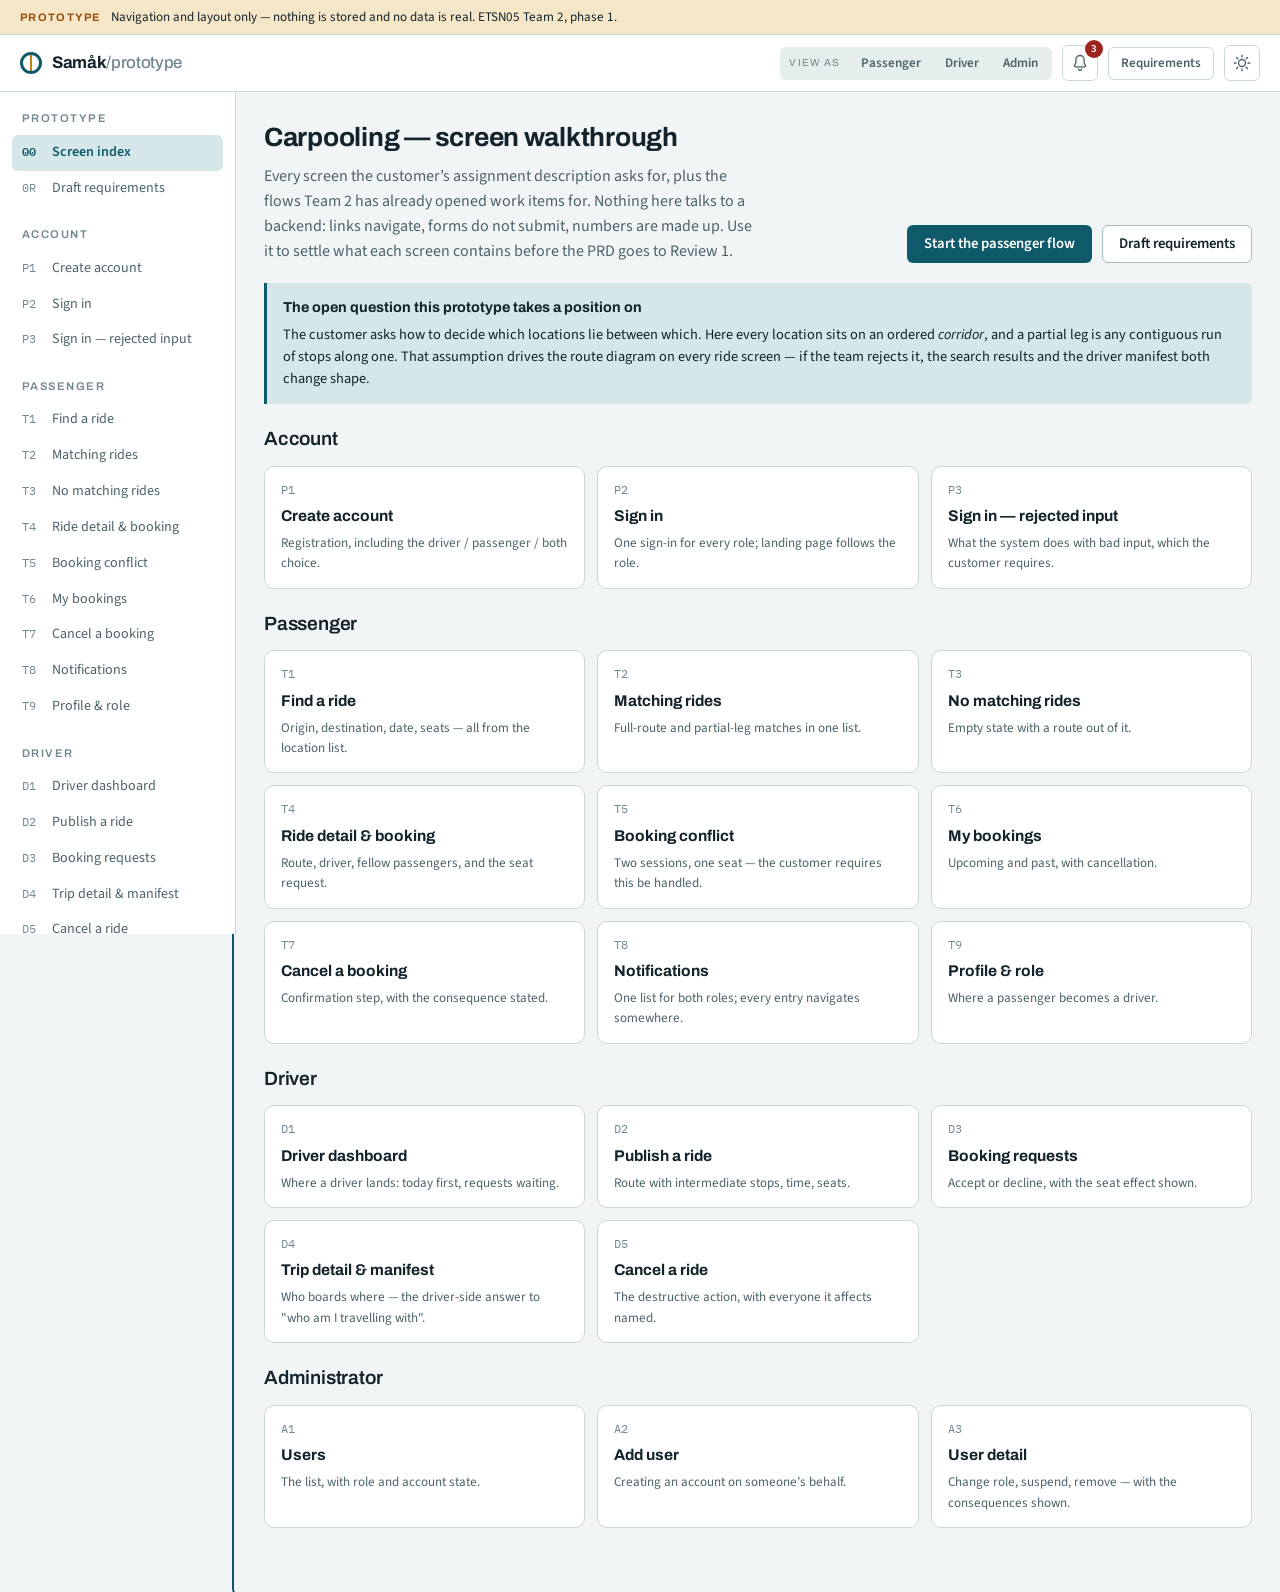
==== index.html @ 29d04671 "Add navigation prototype for the carpooling system Clickable walkthrough of all 22 screens the custo" ====
<!DOCTYPE html>
<html lang="en">
<head>
<meta charset="utf-8">
<meta name="viewport" content="width=device-width, initial-scale=1">
<title>Samåk Route Prototype</title>
<link rel="preconnect" href="https://fonts.googleapis.com">
<link rel="preconnect" href="https://fonts.gstatic.com" crossorigin>
<link rel="stylesheet" href="https://fonts.googleapis.com/css2?family=Archivo:wght@500;600;700&family=Source+Sans+3:ital,wght@0,400;0,600;1,400&family=IBM+Plex+Mono:wght@400;500&display=swap">
<style>
/* ETSN05 Team 2 — carpooling prototype
   Standalone stylesheet. No framework, no build step, no network needed.
   Tokens first; every component colour comes from a token so both themes resolve. */

:root {
  --ground:        #F1F5F5;
  --surface:       #FFFFFF;
  --surface-2:     #E6EDED;
  --surface-sunk:  #DCE6E7;
  --ink:           #12232B;
  --ink-2:         #4B626A;
  --ink-3:         #728890;
  --line:          #C9D7D9;
  --line-strong:   #A9BCBF;
  --primary:       #0E5A6B;
  --primary-soft:  #D6E7EA;
  --on-primary:    #FFFFFF;
  --accent:        #C57F14;
  --accent-soft:   #F6E6C8;
  --ok:            #2C6F4E;
  --ok-soft:       #D8EADF;
  --warn:          #94500F;
  --warn-soft:     #F7E4CE;
  --crit:          #9E2420;
  --crit-soft:     #F6DCDA;
  --focus:         #0E5A6B;

  --radius:        6px;
  --radius-lg:     10px;
  --shadow:        0 1px 2px rgba(18,35,43,.07), 0 8px 22px -14px rgba(18,35,43,.35);

  --display: "Archivo", "Helvetica Neue", Arial, sans-serif;
  --body:    "Source Sans 3", "Segoe UI", system-ui, sans-serif;
  --mono:    "IBM Plex Mono", ui-monospace, "SF Mono", Menlo, monospace;

  color-scheme: light;
}

@media (prefers-color-scheme: dark) {
  :root:not([data-theme="light"]) {
    --ground:       #0B161B;
    --surface:      #122229;
    --surface-2:    #1A313A;
    --surface-sunk: #0F1E24;
    --ink:          #E1EDF0;
    --ink-2:        #9BB2B9;
    --ink-3:        #7A929A;
    --line:         #26424B;
    --line-strong:  #355A65;
    --primary:      #4FADC2;
    --primary-soft: #14343E;
    --on-primary:   #06191F;
    --accent:       #E0A53F;
    --accent-soft:  #33270F;
    --ok:           #5EB98A;
    --ok-soft:      #12301F;
    --warn:         #D79A55;
    --warn-soft:    #33230F;
    --crit:         #E08A83;
    --crit-soft:    #3A1715;
    --focus:        #4FADC2;
    --shadow:       0 1px 2px rgba(0,0,0,.4), 0 10px 26px -16px rgba(0,0,0,.8);
    color-scheme: dark;
  }
}

:root[data-theme="dark"] {
  --ground:       #0B161B;
  --surface:      #122229;
  --surface-2:    #1A313A;
  --surface-sunk: #0F1E24;
  --ink:          #E1EDF0;
  --ink-2:        #9BB2B9;
  --ink-3:        #7A929A;
  --line:         #26424B;
  --line-strong:  #355A65;
  --primary:      #4FADC2;
  --primary-soft: #14343E;
  --on-primary:   #06191F;
  --accent:       #E0A53F;
  --accent-soft:  #33270F;
  --ok:           #5EB98A;
  --ok-soft:      #12301F;
  --warn:         #D79A55;
  --warn-soft:    #33230F;
  --crit:         #E08A83;
  --crit-soft:    #3A1715;
  --focus:        #4FADC2;
  --shadow:       0 1px 2px rgba(0,0,0,.4), 0 10px 26px -16px rgba(0,0,0,.8);
  color-scheme: dark;
}

* { box-sizing: border-box; }

body {
  margin: 0;
  background: var(--ground);
  color: var(--ink);
  font: 400 16px/1.55 var(--body);
  -webkit-font-smoothing: antialiased;
}

h1, h2, h3, h4 { font-family: var(--display); margin: 0; text-wrap: balance; letter-spacing: -.01em; }
h1 { font-size: 1.65rem; font-weight: 700; }
h2 { font-size: 1.2rem;  font-weight: 600; }
h3 { font-size: 1rem;    font-weight: 600; }
p  { margin: 0; }
a  { color: var(--primary); }

:focus-visible { outline: 2px solid var(--focus); outline-offset: 2px; border-radius: 3px; }

.skip-link {
  position: absolute; left: -9999px; top: 0; z-index: 50;
  background: var(--primary); color: var(--on-primary);
  padding: 10px 16px; border-radius: 0 0 var(--radius) 0;
}
.skip-link:focus { left: 0; }

.mono { font-family: var(--mono); font-variant-numeric: tabular-nums; }
.num  { font-family: var(--mono); font-variant-numeric: tabular-nums; font-size: .92em; }

.eyebrow {
  font-family: var(--display); font-size: .7rem; font-weight: 600;
  letter-spacing: .13em; text-transform: uppercase; color: var(--ink-3);
}

/* ---------- prototype banner ---------- */

.proto-banner {
  display: flex; flex-wrap: wrap; align-items: baseline; gap: 4px 10px;
  background: var(--accent-soft); color: var(--ink);
  border-bottom: 1px solid var(--line);
  padding: 7px 20px; font-size: .82rem;
}
.proto-banner strong {
  font-family: var(--display); text-transform: uppercase;
  letter-spacing: .12em; font-size: .68rem; color: var(--warn);
}

/* ---------- shell ---------- */

.shell { display: grid; grid-template-columns: 236px minmax(0, 1fr); grid-template-rows: auto 1fr; }

.topbar {
  grid-column: 1 / -1;
  display: flex; align-items: center; justify-content: space-between; gap: 16px;
  flex-wrap: wrap;
  padding: 10px 20px;
  background: var(--surface);
  border-bottom: 1px solid var(--line);
  position: sticky; top: 0; z-index: 20;
}

.brand { display: flex; align-items: center; gap: 10px; text-decoration: none; color: var(--ink); }
.brand-mark {
  width: 22px; height: 22px; border-radius: 50%;
  border: 3px solid var(--primary);
  background: linear-gradient(to right, transparent 45%, var(--accent) 45%, var(--accent) 55%, transparent 55%);
}
.brand-text { font-family: var(--display); font-weight: 700; font-size: 1.05rem; letter-spacing: -.02em; }
.brand-dim  { color: var(--ink-3); font-weight: 500; }

.topbar-actions { display: flex; align-items: center; gap: 10px; flex-wrap: wrap; }

.actor-switch {
  display: flex; align-items: center; gap: 2px;
  background: var(--surface-2); border-radius: var(--radius); padding: 3px;
}
.actor-label {
  font-family: var(--display); font-size: .64rem; letter-spacing: .12em;
  text-transform: uppercase; color: var(--ink-3); padding: 0 8px 0 6px;
}
.actor-btn {
  font: 600 .82rem/1 var(--body); color: var(--ink-2);
  background: none; border: 0; border-radius: 4px; padding: 7px 11px; cursor: pointer;
}
.actor-btn:hover { color: var(--ink); }
.actor-btn[aria-pressed="true"] { background: var(--surface); color: var(--primary); box-shadow: var(--shadow); }

.icon-btn {
  position: relative; display: inline-flex; align-items: center; justify-content: center;
  width: 36px; height: 36px; border-radius: var(--radius);
  border: 1px solid var(--line); background: var(--surface); color: var(--ink-2); cursor: pointer;
  text-decoration: none;
}
.icon-btn:hover { color: var(--ink); border-color: var(--line-strong); }
.icon-btn svg { width: 20px; height: 20px; }
.bell-count {
  position: absolute; top: -6px; right: -6px; min-width: 18px; height: 18px;
  border-radius: 9px; background: var(--crit); color: #fff;
  font: 600 .68rem/18px var(--body); text-align: center; padding: 0 4px;
}

.ghost-btn {
  font: 600 .82rem/1 var(--body); color: var(--ink-2);
  background: var(--surface); border: 1px solid var(--line);
  border-radius: var(--radius); padding: 9px 12px; cursor: pointer;
}
.ghost-btn:hover { color: var(--ink); border-color: var(--line-strong); }
.ghost-btn[aria-pressed="true"] { background: var(--primary-soft); color: var(--primary); border-color: var(--primary); }

/* ---------- rail nav ---------- */

.railnav {
  background: var(--surface);
  border-right: 1px solid var(--line);
  padding: 18px 12px 40px;
  overflow-y: auto;
  max-height: calc(100vh - 58px);
  position: sticky; top: 58px;
}
.rail-group { margin-bottom: 20px; }
.rail-group > .eyebrow { display: block; padding: 0 10px 7px; }
.rail-link {
  display: flex; align-items: baseline; gap: 8px;
  padding: 7px 10px; border-radius: var(--radius);
  color: var(--ink-2); text-decoration: none; font-size: .88rem;
}
.rail-link:hover { background: var(--surface-2); color: var(--ink); }
.rail-link[aria-current="page"] { background: var(--primary-soft); color: var(--primary); font-weight: 600; }
.rail-id { font-family: var(--mono); font-size: .72rem; color: var(--ink-3); min-width: 22px; }
.rail-link[aria-current="page"] .rail-id { color: var(--primary); }

/* ---------- main ---------- */

.main { padding-block: 26px 64px; padding-left: 28px; padding-right: 28px; min-width: 0; }
.page { max-width: 1040px; display: flex; flex-direction: column; gap: 20px; }

.page-head { display: flex; flex-direction: column; gap: 6px; }
.page-head .lede { color: var(--ink-2); max-width: 62ch; }
.page-head-row { display: flex; align-items: flex-end; justify-content: space-between; gap: 16px; flex-wrap: wrap; }

/* ---------- surfaces ---------- */

.panel {
  background: var(--surface); border: 1px solid var(--line);
  border-radius: var(--radius-lg); padding: 20px;
  display: flex; flex-direction: column; gap: 16px;
}
.panel-flat { background: none; border: 0; padding: 0; }
.panel-head { display: flex; align-items: baseline; justify-content: space-between; gap: 12px; flex-wrap: wrap; }

.grid-2 { display: grid; grid-template-columns: repeat(auto-fit, minmax(280px, 1fr)); gap: 16px; }
.row    { display: flex; flex-wrap: wrap; gap: 10px; align-items: center; }
.row-end{ justify-content: flex-end; }
.stack  { display: flex; flex-direction: column; gap: 12px; }
.stack-s{ display: flex; flex-direction: column; gap: 5px; }

.divided > * + * { border-top: 1px solid var(--line); padding-top: 16px; }

/* ---------- buttons ---------- */

.btn {
  font: 600 .92rem/1 var(--body); border-radius: var(--radius);
  padding: 11px 16px; cursor: pointer; text-decoration: none;
  display: inline-flex; align-items: center; gap: 8px; border: 1px solid transparent;
}
.btn-primary { background: var(--primary); color: var(--on-primary); }
.btn-primary:hover { filter: brightness(1.08); }
.btn-secondary { background: var(--surface); color: var(--ink); border-color: var(--line-strong); }
.btn-secondary:hover { border-color: var(--ink-3); }
.btn-danger { background: var(--crit-soft); color: var(--crit); border-color: var(--crit); }
.btn-quiet { background: none; color: var(--ink-2); padding: 11px 8px; }
.btn-quiet:hover { color: var(--ink); }
.btn-sm { padding: 7px 11px; font-size: .82rem; }

/* ---------- forms ---------- */

.field { display: flex; flex-direction: column; gap: 5px; }
.field label { font-family: var(--display); font-size: .78rem; font-weight: 600; color: var(--ink-2); }
.field .hint { font-size: .78rem; color: var(--ink-3); }
.input, select.input, textarea.input {
  font: 400 .95rem/1.4 var(--body); color: var(--ink);
  background: var(--surface); border: 1px solid var(--line-strong);
  border-radius: var(--radius); padding: 10px 12px; width: 100%;
}
.input::placeholder { color: var(--ink-3); }
.field-error .input { border-color: var(--crit); background: var(--crit-soft); }
.error-text { font-size: .8rem; color: var(--crit); display: flex; gap: 6px; }

.choice-set { display: grid; grid-template-columns: repeat(auto-fit, minmax(160px, 1fr)); gap: 10px; }
.choice {
  border: 1px solid var(--line-strong); border-radius: var(--radius);
  padding: 12px 14px; background: var(--surface); cursor: pointer;
  display: flex; flex-direction: column; gap: 3px; text-align: left;
}
.choice[aria-pressed="true"] { border-color: var(--primary); background: var(--primary-soft); }
.choice strong { font-family: var(--display); font-size: .95rem; }
.choice span { font-size: .8rem; color: var(--ink-2); }

/* ---------- chips / badges ---------- */

.chip {
  display: inline-flex; align-items: center; gap: 5px;
  font: 600 .72rem/1 var(--body); letter-spacing: .02em;
  padding: 5px 9px; border-radius: 999px;
  background: var(--surface-2); color: var(--ink-2);
}
.chip-ok   { background: var(--ok-soft);   color: var(--ok); }
.chip-warn { background: var(--warn-soft); color: var(--warn); }
.chip-crit { background: var(--crit-soft); color: var(--crit); }
.chip-info { background: var(--primary-soft); color: var(--primary); }
.chip-seat { background: var(--accent-soft); color: var(--warn); font-family: var(--mono); }

/* ---------- corridor diagram (the route motif) ---------- */

.corridor-scroll { overflow-x: auto; padding-bottom: 4px; }
.corridor {
  list-style: none; margin: 0; padding: 8px 0 0;
  display: grid; grid-auto-flow: column; grid-auto-columns: minmax(96px, 1fr);
  min-width: 100%;
}
.stop {
  display: grid; grid-template-rows: auto 14px auto; justify-items: center;
  position: relative; padding: 0 4px; text-align: center;
}
.stop-time { font-family: var(--mono); font-size: .76rem; color: var(--ink-2); }
.stop-dot {
  width: 11px; height: 11px; border-radius: 50%;
  background: var(--surface); border: 2px solid var(--line-strong);
  align-self: center; z-index: 1;
}
.stop-name { font-size: .8rem; color: var(--ink-2); margin-top: 3px; }
.stop::after {
  content: ""; position: absolute; top: calc(50% - 1px); left: 50%; right: -50%;
  height: 2px; background: var(--line-strong);
}
.stop:last-child::after { display: none; }

.stop.on-leg .stop-dot { border-color: var(--accent); background: var(--accent); }
.stop.on-leg .stop-name { color: var(--ink); font-weight: 600; }
.stop.leg-line::after { background: var(--accent); height: 3px; top: calc(50% - 1.5px); }
.stop.endpoint .stop-dot { width: 13px; height: 13px; border-color: var(--primary); background: var(--primary); }

.corridor-key { display: flex; gap: 14px; flex-wrap: wrap; font-size: .78rem; color: var(--ink-3); }
.corridor-key span { display: inline-flex; align-items: center; gap: 6px; }
.key-swatch { width: 14px; height: 3px; border-radius: 2px; background: var(--line-strong); }
.key-swatch.leg { background: var(--accent); }

/* ---------- ride cards ---------- */

.ride {
  border: 1px solid var(--line); border-radius: var(--radius-lg);
  background: var(--surface); padding: 16px 18px;
  display: flex; flex-direction: column; gap: 12px;
}
.ride-top { display: flex; justify-content: space-between; gap: 14px; align-items: flex-start; flex-wrap: wrap; }
.ride-who { display: flex; align-items: center; gap: 11px; }
.avatar {
  width: 38px; height: 38px; border-radius: 50%;
  background: var(--primary-soft); color: var(--primary);
  display: grid; place-items: center;
  font: 600 .85rem/1 var(--display); flex: none;
}
.ride-meta { font-size: .82rem; color: var(--ink-2); }
.ride-when { text-align: right; }
.ride-when .t { font-family: var(--mono); font-size: 1.15rem; font-weight: 500; }
.ride-when .d { font-size: .78rem; color: var(--ink-3); }
.ride-foot { display: flex; justify-content: space-between; align-items: center; gap: 12px; flex-wrap: wrap; }

/* ---------- lists & tables ---------- */

.table-scroll { overflow-x: auto; }
table.data { border-collapse: collapse; width: 100%; font-size: .9rem; }
table.data th {
  font-family: var(--display); font-size: .7rem; letter-spacing: .1em;
  text-transform: uppercase; color: var(--ink-3); text-align: left;
  padding: 0 12px 8px; border-bottom: 1px solid var(--line); white-space: nowrap;
}
table.data td { padding: 11px 12px; border-bottom: 1px solid var(--line); vertical-align: middle; }
table.data tr:last-child td { border-bottom: 0; }
table.data td.num, table.data th.num { font-family: var(--mono); font-variant-numeric: tabular-nums; }

.itemlist { list-style: none; margin: 0; padding: 0; display: flex; flex-direction: column; }
.itemlist li { display: flex; gap: 12px; padding: 13px 0; border-bottom: 1px solid var(--line); }
.itemlist li:last-child { border-bottom: 0; }
.item-body { flex: 1; min-width: 0; display: flex; flex-direction: column; gap: 3px; }
.item-title { font-weight: 600; }
.item-sub { font-size: .84rem; color: var(--ink-2); }

.notif { align-items: flex-start; text-decoration: none; color: inherit; }
.notif:hover .item-title { color: var(--primary); }
.notif-dot { width: 8px; height: 8px; border-radius: 50%; background: var(--accent); margin-top: 8px; flex: none; }
.notif-dot.read { background: var(--line-strong); }

.kv { display: grid; grid-template-columns: minmax(120px, auto) 1fr; gap: 8px 18px; font-size: .9rem; }
.kv dt { color: var(--ink-3); font-family: var(--display); font-size: .78rem; font-weight: 600; padding-top: 2px; }
.kv dd { margin: 0; }

/* ---------- callouts ---------- */

.callout {
  border-left: 3px solid var(--line-strong); background: var(--surface-2);
  border-radius: 0 var(--radius) var(--radius) 0; padding: 13px 16px;
  display: flex; flex-direction: column; gap: 5px; font-size: .9rem;
}
.callout strong { font-family: var(--display); }
.callout-crit { border-left-color: var(--crit); background: var(--crit-soft); color: var(--crit); }
.callout-crit strong { color: var(--crit); }
.callout-warn { border-left-color: var(--warn); background: var(--warn-soft); }
.callout-info { border-left-color: var(--primary); background: var(--primary-soft); }

.empty {
  display: flex; flex-direction: column; gap: 10px; align-items: flex-start;
  padding: 34px 20px; border: 1px dashed var(--line-strong);
  border-radius: var(--radius-lg); background: var(--surface-sunk);
}

/* ---------- requirements overlay ---------- */

.reqpanel { display: none; }
body.show-req .reqpanel {
  display: flex; flex-direction: column; gap: 10px;
  border: 1px solid var(--accent); border-radius: var(--radius-lg);
  background: var(--accent-soft); padding: 15px 18px;
}
.reqpanel h3 { font-size: .8rem; letter-spacing: .1em; text-transform: uppercase; color: var(--warn); }
.reqpanel ul { list-style: none; margin: 0; padding: 0; display: flex; flex-direction: column; gap: 6px; }
.reqpanel li { display: flex; gap: 10px; font-size: .86rem; align-items: baseline; }
.req-id { font-family: var(--mono); font-size: .78rem; color: var(--warn); min-width: 46px; flex: none; }
.wi-list { display: flex; flex-wrap: wrap; gap: 6px; }
.wi {
  font-family: var(--mono); font-size: .74rem; padding: 3px 7px; border-radius: 4px;
  background: var(--surface); color: var(--ink-2); border: 1px solid var(--line);
  text-decoration: none;
}
.wi:hover { color: var(--primary); border-color: var(--primary); }

/* ---------- screen index ---------- */

.index-grid { display: grid; grid-template-columns: repeat(auto-fill, minmax(240px, 1fr)); gap: 12px; }
.index-card {
  display: flex; flex-direction: column; gap: 5px; text-decoration: none; color: inherit;
  border: 1px solid var(--line); border-radius: var(--radius-lg);
  background: var(--surface); padding: 14px 16px;
}
.index-card:hover { border-color: var(--primary); }
.index-card .idx { font-family: var(--mono); font-size: .74rem; color: var(--ink-3); }
.index-card strong { font-family: var(--display); font-size: .97rem; }
.index-card span { font-size: .82rem; color: var(--ink-2); }

/* ---------- responsive ---------- */

@media (max-width: 860px) {
  .shell { grid-template-columns: minmax(0, 1fr); }
  .railnav {
    position: static; max-height: none; border-right: 0;
    border-bottom: 1px solid var(--line);
    display: flex; gap: 14px; overflow-x: auto; padding: 10px 16px;
  }
  .rail-group { margin-bottom: 0; display: flex; align-items: center; gap: 6px; }
  .rail-group > .eyebrow { padding: 0 4px 0 0; white-space: nowrap; }
  .rail-link { white-space: nowrap; }
  .main { padding-left: 16px; padding-right: 16px; }
  .actor-label { display: none; }
}

@media (prefers-reduced-motion: reduce) {
  * { animation: none !important; transition: none !important; }
}

</style>
</head>
<body>
<a class="skip-link" href="#main">Skip to content</a>

<div class="proto-banner" role="note">
  <strong>Prototype</strong>
  <span>Navigation and layout only &mdash; nothing is stored and no data is real. ETSN05 Team 2, phase 1.</span>
</div>

<div class="shell">

  <header class="topbar">
    <a class="brand" href="#/">
      <span class="brand-mark" aria-hidden="true"></span>
      <span class="brand-text">Sam&aring;k<span class="brand-dim">/prototype</span></span>
    </a>

    <div class="topbar-actions">
      <div class="actor-switch" role="group" aria-label="View as">
        <span class="actor-label">View as</span>
        <button type="button" class="actor-btn" data-actor="passenger" id="actor-passenger">Passenger</button>
        <button type="button" class="actor-btn" data-actor="driver" id="actor-driver">Driver</button>
        <button type="button" class="actor-btn" data-actor="admin" id="actor-admin">Admin</button>
      </div>

      <a class="icon-btn" href="#/notifications" aria-label="Notifications" id="bell">
        <svg viewBox="0 0 24 24" aria-hidden="true"><path d="M12 3a5 5 0 0 0-5 5v3.6L5.4 15.2A1 1 0 0 0 6.3 16.6h11.4a1 1 0 0 0 .9-1.4L17 11.6V8a5 5 0 0 0-5-5Z" fill="none" stroke="currentColor" stroke-width="1.6" stroke-linejoin="round"/><path d="M10 19a2 2 0 0 0 4 0" fill="none" stroke="currentColor" stroke-width="1.6" stroke-linecap="round"/></svg>
        <span class="bell-count" id="bell-count">3</span>
      </a>

      <button type="button" class="ghost-btn" id="req-toggle" aria-pressed="false">Requirements</button>
      <button type="button" class="icon-btn" id="theme-toggle" aria-label="Switch colour theme">
        <svg viewBox="0 0 24 24" aria-hidden="true"><circle cx="12" cy="12" r="4.2" fill="none" stroke="currentColor" stroke-width="1.6"/><path d="M12 2.6v2.2M12 19.2v2.2M2.6 12h2.2M19.2 12h2.2M5.4 5.4l1.6 1.6M17 17l1.6 1.6M18.6 5.4 17 7M7 17l-1.6 1.6" stroke="currentColor" stroke-width="1.6" stroke-linecap="round"/></svg>
      </button>
    </div>
  </header>

  <nav class="railnav" id="railnav" aria-label="Screens"></nav>

  <main id="main" class="main" tabindex="-1"></main>

</div>

<script>
/* ===== js/data.js ===== */
/* Mock data for the ETSN05 Team 2 carpooling prototype.
   None of this is persisted. It exists so every screen shows a realistic
   working state instead of an empty shell. */

window.DATA = (function () {

  /* Ordered corridors. This is how the prototype answers the customer's open
     question "which locations lie between which" — a location belongs to one or
     more corridors and carries an index inside each. Whether the real system
     models it this way is exactly what the team needs to decide. */
  const corridors = {
    'coast': {
      name: 'West coast',
      stops: ['Malmö C', 'Lomma', 'Bjärred', 'Landskrona', 'Helsingborg']
    },
    'inland': {
      name: 'Inland north',
      stops: ['Malmö C', 'Lund C', 'Eslöv', 'Höör', 'Hässleholm']
    },
    'southeast': {
      name: 'South east',
      stops: ['Lund C', 'Dalby', 'Sjöbo', 'Tomelilla', 'Ystad']
    }
  };

  const rides = [
    {
      id: 'R-104',
      driver: { name: 'Erik Hovander', initials: 'EH', rating: '4.8', trips: 37 },
      car: 'Volvo V60 · RKL 284',
      corridor: 'coast',
      date: 'Sat 13 Sep',
      stops: [
        { name: 'Malmö C',     time: '07:40' },
        { name: 'Lomma',       time: '07:56' },
        { name: 'Bjärred',     time: '08:04' },
        { name: 'Landskrona',  time: '08:19' },
        { name: 'Helsingborg', time: '08:41' }
      ],
      seatsTotal: 3,
      seatsFree: 2,
      note: 'Non-smoking. Small bags only — boot has a bike rack.',
      passengers: [
        { name: 'Tove Åkesson', initials: 'TÅ', from: 'Malmö C', to: 'Landskrona', status: 'confirmed' }
      ],
      requests: [
        { id: 'B-2291', name: 'Amelia Ek',  initials: 'AE', from: 'Malmö C', to: 'Helsingborg', seats: 1, asked: '2 h ago' },
        { id: 'B-2294', name: 'Oskar Lejon', initials: 'OL', from: 'Lomma',  to: 'Landskrona',  seats: 1, asked: '40 min ago' }
      ]
    },
    {
      id: 'R-118',
      driver: { name: 'Nina Aronsson', initials: 'NA', rating: '4.9', trips: 112 },
      car: 'VW ID.4 · MHS 771',
      corridor: 'inland',
      date: 'Sat 13 Sep',
      stops: [
        { name: 'Malmö C',     time: '08:10' },
        { name: 'Lund C',      time: '08:28' },
        { name: 'Eslöv',       time: '08:47' },
        { name: 'Höör',        time: '09:02' },
        { name: 'Hässleholm',  time: '09:24' }
      ],
      seatsTotal: 4,
      seatsFree: 2,
      note: 'Charging stop in Eslöv if needed, about 10 minutes.',
      passengers: [
        { name: 'Hanna Bark',  initials: 'HB', from: 'Malmö C', to: 'Eslöv',      status: 'confirmed' },
        { name: 'Jonas Wide',  initials: 'JW', from: 'Lund C',  to: 'Hässleholm', status: 'confirmed' }
      ],
      requests: []
    },
    {
      id: 'R-122',
      driver: { name: 'Petra Lindh', initials: 'PL', rating: '4.6', trips: 8 },
      car: 'Ford Focus · CWD 019',
      corridor: 'southeast',
      date: 'Sat 13 Sep',
      stops: [
        { name: 'Lund C',    time: '16:20' },
        { name: 'Dalby',     time: '16:33' },
        { name: 'Sjöbo',     time: '16:55' },
        { name: 'Tomelilla', time: '17:14' },
        { name: 'Ystad',     time: '17:36' }
      ],
      seatsTotal: 3,
      seatsFree: 3,
      note: '',
      passengers: [],
      requests: []
    }
  ];

  const bookings = [
    {
      id: 'B-2291', rideId: 'R-104', state: 'pending',
      from: 'Malmö C', to: 'Helsingborg', date: 'Sat 13 Sep', depart: '07:40',
      driver: 'Erik Hovander', seats: 1
    },
    {
      id: 'B-2277', rideId: 'R-118', state: 'confirmed',
      from: 'Lund C', to: 'Höör', date: 'Sun 14 Sep', depart: '08:28',
      driver: 'Nina Aronsson', seats: 1
    },
    {
      id: 'B-2140', rideId: 'R-099', state: 'completed',
      from: 'Malmö C', to: 'Lund C', date: 'Fri 5 Sep', depart: '17:05',
      driver: 'Nina Aronsson', seats: 1
    },
    {
      id: 'B-2088', rideId: 'R-081', state: 'cancelled',
      from: 'Landskrona', to: 'Helsingborg', date: 'Tue 2 Sep', depart: '07:15',
      driver: 'Erik Hovander', seats: 2
    }
  ];

  const notifications = [
    { id: 'N-9', unread: true,  title: 'Erik Hovander accepted your seat request',
      body: 'Malmö C → Helsingborg, Sat 13 Sep 07:40. Pickup outside the north entrance.',
      time: '12 min ago', href: '#/ride/R-104' },
    { id: 'N-8', unread: true,  title: 'A passenger joined your trip',
      body: 'Oskar Lejon booked Lomma → Landskrona on R-104.',
      time: '40 min ago', href: '#/driver/trip/R-104' },
    { id: 'N-7', unread: true,  title: 'Departure time changed',
      body: 'R-118 now leaves Malmö C at 08:10 instead of 08:00.',
      time: '3 h ago', href: '#/ride/R-118' },
    { id: 'N-6', unread: false, title: 'Trip completed',
      body: 'Rate your ride with Nina Aronsson, Malmö C → Lund C.',
      time: 'Fri 5 Sep', href: '#/bookings' },
    { id: 'N-5', unread: false, title: 'Booking cancelled by driver',
      body: 'Landskrona → Helsingborg on Tue 2 Sep was cancelled.',
      time: 'Mon 1 Sep', href: '#/bookings' }
  ];

  const users = [
    { id: 'U-1002', name: 'Amelia Ek',     email: 'amelia.ek@example.se',     role: 'Passenger + driver', state: 'Active',    joined: '2026-08-14', trips: 19 },
    { id: 'U-1003', name: 'Erik Hovander', email: 'erik.hovander@example.se', role: 'Driver',             state: 'Active',    joined: '2026-06-02', trips: 37 },
    { id: 'U-1004', name: 'Nina Aronsson', email: 'nina.aronsson@example.se', role: 'Driver',             state: 'Active',    joined: '2025-11-27', trips: 112 },
    { id: 'U-1005', name: 'Tove Åkesson',  email: 'tove.akesson@example.se',  role: 'Passenger',          state: 'Active',    joined: '2026-09-01', trips: 3 },
    { id: 'U-1006', name: 'Oskar Lejon',   email: 'oskar.lejon@example.se',   role: 'Passenger',          state: 'Suspended', joined: '2026-07-19', trips: 6 },
    { id: 'U-1007', name: 'Petra Lindh',   email: 'petra.lindh@example.se',   role: 'Passenger + driver', state: 'Active',    joined: '2026-09-03', trips: 8 },
    { id: 'U-1008', name: 'Jonas Wide',    email: 'jonas.wide@example.se',    role: 'Passenger',          state: 'Active',    joined: '2026-05-11', trips: 24 }
  ];

  /* Draft requirement numbering follows the PRD rule from the project guide:
     requirements are numbered after the chapter they sit in and are never
     renumbered once the document is in baseline. These are DRAFT ids — the
     point of the prototype is to argue about them before Review 1. */
  const requirements = [
    { id: '4.1.1', kind: 'F',  text: 'A visitor can register an account with name, e-mail and password.' },
    { id: '4.1.2', kind: 'F',  text: 'At registration the user states whether they act as driver, passenger or both.' },
    { id: '4.1.3', kind: 'F',  text: 'A registered user can sign in and is taken to the interface for their role.' },
    { id: '4.1.4', kind: 'F',  text: 'A signed-in user can view and change their own profile and role.' },

    { id: '4.2.1', kind: 'F',  text: 'A driver can publish a ride with origin, destination, departure time and number of free seats.' },
    { id: '4.2.2', kind: 'F',  text: 'A published ride carries the ordered intermediate stops on its corridor with an estimated time per stop.' },
    { id: '4.2.3', kind: 'F',  text: 'A driver can see all pending seat requests for a ride.' },
    { id: '4.2.4', kind: 'F',  text: 'A driver can accept or decline a seat request; the passenger is notified of the outcome.' },
    { id: '4.2.5', kind: 'F',  text: 'A driver can see the confirmed passenger list for a ride in pickup order, with each passenger’s boarding and alighting stop.' },
    { id: '4.2.6', kind: 'F',  text: 'A driver can cancel a published ride; every affected passenger is notified.' },

    { id: '4.3.1', kind: 'F',  text: 'A passenger can search for rides by origin, destination, date and number of seats.' },
    { id: '4.3.2', kind: 'F',  text: 'The result list includes rides where the passenger travels only part of the driver’s route.' },
    { id: '4.3.3', kind: 'F',  text: 'A passenger can open a ride and see route, times, driver, vehicle and free seats.' },
    { id: '4.3.4', kind: 'F',  text: 'A passenger can request one or more seats on a ride for a given leg.' },
    { id: '4.3.5', kind: 'F',  text: 'A passenger can cancel a booking; the driver is notified and the seat is released.' },
    { id: '4.3.6', kind: 'F',  text: 'A passenger can see upcoming bookings and the history of past ones.' },

    { id: '4.4.1', kind: 'F',  text: 'A ride matches a search when the driver’s route contains the passenger’s origin and destination in that order.' },
    { id: '4.4.2', kind: 'F',  text: 'Locations are ordered along a named corridor, which is what makes partial-leg matching decidable.' },
    { id: '4.4.3', kind: 'F',  text: 'A seat is counted as occupied only for the stops between a passenger’s boarding and alighting stop.' },

    { id: '4.5.1', kind: 'F',  text: 'A user can see their notifications, newest first, with unread ones marked.' },
    { id: '4.5.2', kind: 'F',  text: 'Selecting a notification opens the ride, booking or trip it refers to.' },
    { id: '4.5.3', kind: 'F',  text: 'The unread notification count is visible from every screen.' },

    { id: '4.6.1', kind: 'F',  text: 'An administrator can list all registered users with role and account state.' },
    { id: '4.6.2', kind: 'F',  text: 'An administrator can create a user account.' },
    { id: '4.6.3', kind: 'F',  text: 'An administrator can remove a registered user.' },
    { id: '4.6.4', kind: 'F',  text: 'An administrator can change a user’s role.' },

    { id: '5.1.1', kind: 'NF', text: 'Invalid or malformed input is rejected with a message naming the field and the expected format; the system stays available.' },
    { id: '5.1.2', kind: 'NF', text: 'No input sequence may leave the system unresponsive or in an inconsistent state.' },
    { id: '5.2.1', kind: 'NF', text: 'Concurrent sessions are supported; a seat can be booked by at most one passenger.' },
    { id: '5.2.2', kind: 'NF', text: 'When a booking conflicts with a concurrent one, the losing user is told what changed and offered the next step.' },
    { id: '5.3.1', kind: 'NF', text: 'Every screen is usable down to 400 px width.' },
    { id: '5.3.2', kind: 'NF', text: 'All interactive elements are reachable by keyboard and carry a visible focus state.' }
  ];

  const reqIndex = {};
  requirements.forEach(function (r) { reqIndex[r.id] = r; });

  return {
    corridors: corridors,
    rides: rides,
    bookings: bookings,
    notifications: notifications,
    users: users,
    requirements: requirements,
    reqIndex: reqIndex,
    me: { name: 'Amelia Ek', initials: 'AE', email: 'amelia.ek@example.se', role: 'Passenger + driver' },
    ride: function (id) { return rides.filter(function (r) { return r.id === id; })[0]; },
    user: function (id) { return users.filter(function (u) { return u.id === id; })[0]; },
    unread: function () { return notifications.filter(function (n) { return n.unread; }).length; }
  };
})();


/* ===== js/components.js ===== */
/* Shared rendering helpers. Every view builds its markup from these so the
   repeated objects — ride cards, route diagrams, requirement panels — keep the
   same edges, baselines and inner padding from screen to screen. */

window.UI = (function () {

  function esc(s) {
    return String(s === undefined || s === null ? '' : s)
      .replace(/&/g, '&amp;').replace(/</g, '&lt;').replace(/>/g, '&gt;')
      .replace(/"/g, '&quot;');
  }

  function pageHead(title, lede, aside) {
    return '' +
      '<header class="page-head">' +
        '<div class="page-head-row">' +
          '<div class="stack-s">' +
            '<h1>' + esc(title) + '</h1>' +
            (lede ? '<p class="lede">' + lede + '</p>' : '') +
          '</div>' +
          (aside ? '<div class="row">' + aside + '</div>' : '') +
        '</div>' +
      '</header>';
  }

  /* The route corridor. `legFrom`/`legTo` highlight one passenger's segment,
     which is the whole point of the drawing: it shows at a glance that a
     passenger may ride only part of the driver's route. */
  function corridor(stops, legFrom, legTo) {
    var fromIdx = -1, toIdx = -1;
    stops.forEach(function (s, i) {
      if (s.name === legFrom) { fromIdx = i; }
      if (s.name === legTo)   { toIdx = i; }
    });

    var items = stops.map(function (s, i) {
      var cls = ['stop'];
      if (i === 0 || i === stops.length - 1) { cls.push('endpoint'); }
      if (fromIdx > -1 && i >= fromIdx && i <= toIdx) { cls.push('on-leg'); }
      if (fromIdx > -1 && i >= fromIdx && i < toIdx)  { cls.push('leg-line'); }
      return '' +
        '<li class="' + cls.join(' ') + '">' +
          '<span class="stop-time">' + esc(s.time) + '</span>' +
          '<span class="stop-dot" aria-hidden="true"></span>' +
          '<span class="stop-name">' + esc(s.name) + '</span>' +
        '</li>';
    }).join('');

    var whole = fromIdx === 0 && toIdx === stops.length - 1;
    var key = fromIdx > -1
      ? '<div class="corridor-key">' +
          '<span><i class="key-swatch leg"></i> Your leg: ' + esc(legFrom) + ' &rarr; ' + esc(legTo) + '</span>' +
          (whole ? '' : '<span><i class="key-swatch"></i> Rest of the driver&rsquo;s route</span>') +
        '</div>'
      : '';

    return '<div class="corridor-scroll"><ol class="corridor">' + items + '</ol></div>' + key;
  }

  function seatChip(free, total) {
    var cls = free === 0 ? 'chip chip-crit' : (free === 1 ? 'chip chip-warn' : 'chip chip-ok');
    return '<span class="' + cls + '">' + free + ' of ' + total + ' seats free</span>';
  }

  function stateChip(state) {
    var map = {
      pending:   ['chip chip-warn', 'Awaiting driver'],
      confirmed: ['chip chip-ok',   'Confirmed'],
      completed: ['chip',           'Completed'],
      cancelled: ['chip chip-crit', 'Cancelled'],
      Active:    ['chip chip-ok',   'Active'],
      Suspended: ['chip chip-crit', 'Suspended']
    };
    var m = map[state] || ['chip', state];
    return '<span class="' + m[0] + '">' + esc(m[1]) + '</span>';
  }

  function rideCard(ride, legFrom, legTo, href) {
    var last = ride.stops[ride.stops.length - 1];
    var partial = legFrom && (legFrom !== ride.stops[0].name || legTo !== last.name);
    return '' +
      '<article class="ride">' +
        '<div class="ride-top">' +
          '<div class="ride-who">' +
            '<span class="avatar" aria-hidden="true">' + esc(ride.driver.initials) + '</span>' +
            '<div class="stack-s">' +
              '<strong>' + esc(ride.driver.name) + '</strong>' +
              '<span class="ride-meta">' + esc(ride.car) + ' &middot; ' +
                '<span class="num">' + esc(ride.driver.rating) + '</span> &middot; ' +
                '<span class="num">' + ride.driver.trips + '</span> trips</span>' +
            '</div>' +
          '</div>' +
          '<div class="ride-when">' +
            '<div class="t">' + esc(ride.stops[0].time) + '&ndash;' + esc(last.time) + '</div>' +
            '<div class="d">' + esc(ride.date) + ' &middot; ' + esc(ride.id) + '</div>' +
          '</div>' +
        '</div>' +
        corridor(ride.stops, legFrom, legTo) +
        '<div class="ride-foot">' +
          '<div class="row">' + seatChip(ride.seatsFree, ride.seatsTotal) +
            (partial ? '<span class="chip chip-info">Covers part of your journey</span>' : '') +
          '</div>' +
          (href ? '<a class="btn btn-secondary btn-sm" href="' + href + '">View ride</a>' : '') +
        '</div>' +
      '</article>';
  }

  /* The requirements overlay. Toggled from the top bar; hidden by default so a
     walkthrough stays about the screens, and one click away when the discussion
     turns to what the PRD has to say. */
  function req(ids, workItems) {
    var rows = ids.map(function (id) {
      var r = window.DATA.reqIndex[id];
      return '<li><span class="req-id">' + esc(id) + '</span><span>' +
        (r ? esc(r.text) : 'Unknown requirement') + '</span></li>';
    }).join('');

    var wis = (workItems || []).map(function (n) {
      return '<a class="wi" href="https://coursegit.cs.lth.se/etsn05-team-2/course-project/-/work_items/' +
        n + '" target="_blank" rel="noopener">#' + n + '</a>';
    }).join('');

    return '' +
      '<section class="reqpanel" aria-label="Requirements covered by this screen">' +
        '<h3>Draft requirements on this screen</h3>' +
        '<ul>' + rows + '</ul>' +
        (wis ? '<div class="wi-list"><span class="req-id">CourseGit</span>' + wis + '</div>' : '') +
      '</section>';
  }

  function page(parts) { return '<div class="page">' + parts.join('') + '</div>'; }

  return {
    esc: esc, page: page, pageHead: pageHead, corridor: corridor,
    rideCard: rideCard, seatChip: seatChip, stateChip: stateChip, req: req
  };
})();


/* ===== js/views-meta.js ===== */
/* Prototype-level screens: the index used to walk the team through the flows,
   and the full draft requirement list. */

(function () {
  var R = window.ROUTES = window.ROUTES || {};
  var O = window.SCREEN_ORDER = window.SCREEN_ORDER || [];
  function screen(s) { R[s.path] = s; O.push(s); }
  var U = window.UI;

  screen({
    path: '#/', code: '00', group: 'Prototype', label: 'Screen index', actor: null,
    render: function () {
      var groups = {};
      O.forEach(function (s) {
        if (s.group === 'Prototype') { return; }
        (groups[s.group] = groups[s.group] || []).push(s);
      });

      var sections = Object.keys(groups).map(function (g) {
        var cards = groups[g].map(function (s) {
          return '' +
            '<a class="index-card" href="' + s.path + '">' +
              '<span class="idx">' + U.esc(s.code) + '</span>' +
              '<strong>' + U.esc(s.label) + '</strong>' +
              '<span>' + U.esc(s.blurb || '') + '</span>' +
            '</a>';
        }).join('');
        return '<section class="panel-flat stack"><h2>' + U.esc(g) + '</h2>' +
               '<div class="index-grid">' + cards + '</div></section>';
      }).join('');

      return U.page([
        U.pageHead(
          'Carpooling — screen walkthrough',
          'Every screen the customer’s assignment description asks for, plus the flows Team 2 has already opened work items for. ' +
          'Nothing here talks to a backend: links navigate, forms do not submit, numbers are made up. ' +
          'Use it to settle what each screen contains before the PRD goes to Review 1.',
          '<a class="btn btn-primary" href="#/search">Start the passenger flow</a>' +
          '<a class="btn btn-secondary" href="#/requirements">Draft requirements</a>'
        ),
        '<div class="callout callout-info">' +
          '<strong>The open question this prototype takes a position on</strong>' +
          '<p>The customer asks how to decide which locations lie between which. Here every location sits on an ordered ' +
          '<em>corridor</em>, and a partial leg is any contiguous run of stops along one. That assumption drives the route ' +
          'diagram on every ride screen — if the team rejects it, the search results and the driver manifest both change shape.</p>' +
        '</div>',
        sections,
        U.req(['4.4.2'], [])
      ]);
    }
  });

  screen({
    path: '#/requirements', code: '0R', group: 'Prototype', label: 'Draft requirements', actor: null,
    blurb: 'The numbered list the screens are traced against.',
    render: function () {
      function rows(kind) {
        return window.DATA.requirements.filter(function (r) { return r.kind === kind; })
          .map(function (r) {
            var on = O.filter(function (s) { return (s.reqs || []).indexOf(r.id) > -1; });
            var links = on.map(function (s) {
              return '<a href="' + s.path + '">' + U.esc(s.code) + '</a>';
            }).join(', ') || '<span style="color:var(--ink-3)">not shown</span>';
            return '<tr><td class="num">' + U.esc(r.id) + '</td><td>' + U.esc(r.text) + '</td><td>' + links + '</td></tr>';
          }).join('');
      }

      function table(kind, caption) {
        return '<section class="panel stack">' +
          '<div class="panel-head"><h2>' + caption + '</h2></div>' +
          '<div class="table-scroll"><table class="data">' +
            '<thead><tr><th class="num">Req</th><th>Statement</th><th>Screens</th></tr></thead>' +
            '<tbody>' + rows(kind) + '</tbody>' +
          '</table></div>' +
        '</section>';
      }

      return U.page([
        U.pageHead(
          'Draft requirements',
          'Numbered the way the project guide requires: hierarchically, after the chapter the requirement sits in, ' +
          'functional separated from non-functional, and never renumbered once the PRD is in baseline. ' +
          'These are drafts written to give the prototype something to be traced against — they are not the PRD.',
          '<span class="chip chip-warn">Draft · not reviewed</span>'
        ),
        table('F', 'Functional requirements'),
        table('NF', 'Non-functional requirements'),
        '<div class="callout callout-warn">' +
          '<strong>Gaps the team still has to close</strong>' +
          '<p>Nothing here covers how a time is specified (exact departure, or a window), how the set of selectable ' +
          'locations is maintained, what a driver may see about a passenger before accepting, or what happens to a ' +
          'booking when the driver changes the route after passengers have joined. Each is a requirement the customer ' +
          'asked for a proposal on, and each is currently missing.</p>' +
        '</div>'
      ]);
    }
  });
})();


/* ===== js/views-public.js ===== */
/* Screens available before sign-in. */

(function () {
  var R = window.ROUTES = window.ROUTES || {};
  var O = window.SCREEN_ORDER = window.SCREEN_ORDER || [];
  function screen(s) { R[s.path] = s; O.push(s); }
  var U = window.UI;

  screen({
    path: '#/signup', code: 'P1', group: 'Account', label: 'Create account', actor: null,
    blurb: 'Registration, including the driver / passenger / both choice.',
    reqs: ['4.1.1', '4.1.2', '5.1.1'],
    render: function () {
      return U.page([
        U.pageHead('Create your account',
          'The customer requires that people register and state whether they intend to drive, ride along, or both. ' +
          'The role is a property of the account, not two separate accounts.'),

        '<div class="grid-2">' +
          '<section class="panel stack">' +
            '<h2>Your details</h2>' +
            '<div class="field"><label for="su-name">Full name</label>' +
              '<input class="input" id="su-name" type="text" value="Amelia Ek"></div>' +
            '<div class="field"><label for="su-mail">E-mail</label>' +
              '<input class="input" id="su-mail" type="email" value="amelia.ek@example.se"></div>' +
            '<div class="field"><label for="su-pass">Password</label>' +
              '<input class="input" id="su-pass" type="password" value="aaaaaaaaaaaa">' +
              '<span class="hint">At least 10 characters.</span></div>' +
            '<div class="field"><label for="su-home">Home location</label>' +
              '<select class="input" id="su-home">' +
                '<option>Malmö C</option><option selected>Lund C</option><option>Landskrona</option>' +
                '<option>Helsingborg</option><option>Ystad</option>' +
              '</select>' +
              '<span class="hint">Chosen from the maintained location list — free text would break matching.</span></div>' +
          '</section>' +

          '<section class="panel stack">' +
            '<h2>How will you use it?</h2>' +
            '<div class="choice-set">' +
              '<button type="button" class="choice" aria-pressed="false">' +
                '<strong>Passenger</strong><span>Search for rides and book a seat.</span></button>' +
              '<button type="button" class="choice" aria-pressed="false">' +
                '<strong>Driver</strong><span>Publish trips and take passengers along.</span></button>' +
              '<button type="button" class="choice" aria-pressed="true">' +
                '<strong>Both</strong><span>Switch between the two whenever you like.</span></button>' +
            '</div>' +
            '<div class="callout">' +
              '<strong>Open decision</strong>' +
              '<p>A driver needs vehicle details before publishing a trip. Asked here, or first time they publish? ' +
              'The prototype asks later — registration stays short.</p>' +
            '</div>' +
            '<div class="row row-end">' +
              '<a class="btn btn-quiet" href="#/login">I already have an account</a>' +
              '<a class="btn btn-primary" href="#/search">Create account</a>' +
            '</div>' +
          '</section>' +
        '</div>',

        U.req(['4.1.1', '4.1.2', '5.1.1'], [])
      ]);
    }
  });

  screen({
    path: '#/login', code: 'P2', group: 'Account', label: 'Sign in', actor: null,
    blurb: 'One sign-in for every role; landing page follows the role.',
    reqs: ['4.1.3'],
    render: function () {
      return U.page([
        U.pageHead('Sign in',
          'Work item #43 asks for a driver sign-in. The prototype takes the position that there is one sign-in for ' +
          'everybody and the role decides where you land — a person who is both would otherwise need two accounts.'),

        '<div class="grid-2">' +
          '<section class="panel stack">' +
            '<div class="field"><label for="li-mail">E-mail</label>' +
              '<input class="input" id="li-mail" type="email" value="amelia.ek@example.se"></div>' +
            '<div class="field"><label for="li-pass">Password</label>' +
              '<input class="input" id="li-pass" type="password" value="aaaaaaaaaaaa"></div>' +
            '<div class="row row-end">' +
              '<a class="btn btn-quiet" href="#/signup">Create account</a>' +
              '<a class="btn btn-primary" href="#/search">Sign in</a>' +
            '</div>' +
            '<p class="hint" style="font-size:.8rem;color:var(--ink-3)">Rejected sign-in: ' +
              '<a href="#/login-error">see the error state</a>.</p>' +
          '</section>' +

          '<section class="panel stack">' +
            '<h2>Where each role lands</h2>' +
            '<dl class="kv">' +
              '<dt>Passenger</dt><dd>Find a ride</dd>' +
              '<dt>Driver</dt><dd>Driver dashboard, today’s trips first</dd>' +
              '<dt>Both</dt><dd>Find a ride, with the driver view one click away</dd>' +
              '<dt>Administrator</dt><dd>User list</dd>' +
            '</dl>' +
            '<div class="callout callout-info">' +
              '<strong>Why it matters for the PRD</strong>' +
              '<p>If sign-in is per role, every screen needs a role check and #43 grows into four issues. ' +
              'One account with a role attribute keeps it to one.</p>' +
            '</div>' +
          '</section>' +
        '</div>',

        U.req(['4.1.3', '4.1.2'], [43, 44])
      ]);
    }
  });

  screen({
    path: '#/login-error', code: 'P3', group: 'Account', label: 'Sign in — rejected input', actor: null,
    blurb: 'What the system does with bad input, which the customer requires.',
    reqs: ['5.1.1', '5.1.2'],
    render: function () {
      return U.page([
        U.pageHead('Sign in',
          'The customer requires that no sequence of input crashes or locks the system. That is a requirement about ' +
          'what the user sees, so it needs a screen — otherwise it quietly becomes nobody’s job.'),

        '<div class="grid-2">' +
          '<section class="panel stack">' +
            '<div class="callout callout-crit">' +
              '<strong>We could not sign you in</strong>' +
              '<p>The e-mail or password did not match an account. Check both and try again.</p>' +
            '</div>' +
            '<div class="field field-error">' +
              '<label for="le-mail">E-mail</label>' +
              '<input class="input" id="le-mail" type="text" value="amelia.ek@@example" aria-invalid="true" aria-describedby="le-mail-err">' +
              '<span class="error-text" id="le-mail-err">Enter an address in the form name@example.se</span>' +
            '</div>' +
            '<div class="field field-error">' +
              '<label for="le-pass">Password</label>' +
              '<input class="input" id="le-pass" type="password" value="" aria-invalid="true" aria-describedby="le-pass-err">' +
              '<span class="error-text" id="le-pass-err">Enter your password</span>' +
            '</div>' +
            '<div class="row row-end">' +
              '<a class="btn btn-primary" href="#/search">Sign in</a>' +
            '</div>' +
          '</section>' +

          '<section class="panel stack">' +
            '<h2>The rule this screen sets</h2>' +
            '<p>An error names the field and the expected format, and never blames the user or apologises. ' +
            'The failed attempt keeps what was typed so nothing has to be re-entered.</p>' +
            '<div class="callout callout-warn">' +
              '<strong>Not decided yet</strong>' +
              '<p>How many failed attempts before the account is locked, and for how long. ' +
              'Until that is decided, #45 — &ldquo;make sure the field is appropriate to the standard&rdquo; — has no acceptance criterion to test against.</p>' +
            '</div>' +
          '</section>' +
        '</div>',

        U.req(['5.1.1', '5.1.2'], [45])
      ]);
    }
  });
})();


/* ===== js/views-passenger.js ===== */
/* Passenger flow: search, results, ride detail, booking, history, notifications. */

(function () {
  var R = window.ROUTES = window.ROUTES || {};
  var O = window.SCREEN_ORDER = window.SCREEN_ORDER || [];
  function screen(s) { R[s.path] = s; if (!s.hidden) { O.push(s); } }
  var U = window.UI, D = window.DATA;

  screen({
    path: '#/search', code: 'T1', group: 'Passenger', label: 'Find a ride', actor: 'passenger',
    blurb: 'Origin, destination, date, seats — all from the location list.',
    reqs: ['4.3.1', '4.4.2'],
    render: function () {
      var corridorRows = Object.keys(D.corridors).map(function (k) {
        var c = D.corridors[k];
        return '<tr><td>' + U.esc(c.name) + '</td><td>' +
          c.stops.map(function (s, i) {
            return (i ? '<span style="color:var(--ink-3)"> &rarr; </span>' : '') + U.esc(s);
          }).join('') + '</td></tr>';
      }).join('');

      return U.page([
        U.pageHead('Find a ride',
          'Origin and destination are picked from the maintained location list, never typed freely — matching ' +
          'depends on knowing where each location sits on its corridor.'),

        '<section class="panel stack">' +
          '<div class="grid-2">' +
            '<div class="field"><label for="s-from">From</label>' +
              '<select class="input" id="s-from"><option selected>Malmö C</option><option>Lund C</option>' +
              '<option>Lomma</option><option>Landskrona</option><option>Helsingborg</option></select></div>' +
            '<div class="field"><label for="s-to">To</label>' +
              '<select class="input" id="s-to"><option>Lomma</option><option>Landskrona</option>' +
              '<option selected>Helsingborg</option><option>Hässleholm</option><option>Ystad</option></select></div>' +
            '<div class="field"><label for="s-date">Date</label>' +
              '<input class="input" id="s-date" type="date" value="2026-09-13"></div>' +
            '<div class="field"><label for="s-time">Earliest departure</label>' +
              '<input class="input" id="s-time" type="time" value="07:00">' +
              '<span class="hint">Open question: is this an exact time or the start of a window?</span></div>' +
            '<div class="field"><label for="s-seats">Seats</label>' +
              '<select class="input" id="s-seats"><option selected>1</option><option>2</option><option>3</option></select></div>' +
            '<div class="field"><label for="s-partial">Partial legs</label>' +
              '<select class="input" id="s-partial"><option selected>Include rides that cover part of my journey</option>' +
              '<option>Only rides all the way through</option></select></div>' +
          '</div>' +
          '<div class="row row-end">' +
            '<a class="btn btn-quiet" href="#/results-empty">See the no-results state</a>' +
            '<a class="btn btn-primary" href="#/results">Search</a>' +
          '</div>' +
        '</section>',

        '<section class="panel stack">' +
          '<div class="panel-head"><h2>The location list</h2>' +
            '<span class="chip">Prototype data</span></div>' +
          '<p style="color:var(--ink-2);font-size:.92rem">Each corridor is an ordered sequence. A ride covers a ' +
          'contiguous run of it, and a passenger’s leg is a contiguous run of the ride. That is the whole matching rule.</p>' +
          '<div class="table-scroll"><table class="data">' +
            '<thead><tr><th>Corridor</th><th>Stops in order</th></tr></thead>' +
            '<tbody>' + corridorRows + '</tbody></table></div>' +
          '<div class="callout callout-warn">' +
            '<strong>Where this model breaks</strong>' +
            '<p>A trip from Lomma to Ystad crosses two corridors and matches nothing. Either the model grows a ' +
            'graph, or the PRD states that only single-corridor journeys are supported. Team decision, before Review 1.</p>' +
          '</div>' +
        '</section>',

        U.req(['4.3.1', '4.4.1', '4.4.2'], [])
      ]);
    }
  });

  screen({
    path: '#/results', code: 'T2', group: 'Passenger', label: 'Matching rides', actor: 'passenger',
    blurb: 'Full-route and partial-leg matches in one list.',
    reqs: ['4.3.2', '4.4.1', '4.4.2', '4.4.3'],
    render: function () {
      var r104 = D.ride('R-104');
      var partial = {
        id: 'R-131',
        driver: { name: 'Sanna Tell', initials: 'ST', rating: '4.7', trips: 21 },
        car: 'Kia Ceed · JPT 550',
        date: 'Sat 13 Sep',
        stops: [
          { name: 'Malmö C',    time: '07:15' },
          { name: 'Lomma',      time: '07:31' },
          { name: 'Bjärred',    time: '07:39' },
          { name: 'Landskrona', time: '07:58' }
        ],
        seatsTotal: 4, seatsFree: 1
      };

      return U.page([
        U.pageHead('Malmö C → Helsingborg',
          'Sat 13 Sep, from 07:00, 1 seat. <strong>3 rides</strong> match.',
          '<a class="btn btn-secondary btn-sm" href="#/search">Change search</a>'),

        '<div class="stack">' +
          U.rideCard(r104, 'Malmö C', 'Helsingborg', '#/ride/R-104') +
          U.rideCard(partial, 'Malmö C', 'Landskrona', '#/ride/R-104') +
          U.rideCard(D.ride('R-118'), 'Malmö C', 'Lund C', '#/ride/R-118') +
        '</div>',

        '<div class="callout callout-info">' +
          '<strong>Two of these do not go where you are going</strong>' +
          '<p>The second reaches Landskrona and the third turns inland at Lund. They are shown because they cover ' +
          'part of the journey. Whether that belongs in the same list, behind a heading, or behind the filter on the ' +
          'search screen is a design decision the team has not made — and it changes what #37 has to return.</p>' +
        '</div>',

        U.req(['4.3.2', '4.4.1', '4.4.2', '4.4.3'], [37])
      ]);
    }
  });

  screen({
    path: '#/results-empty', code: 'T3', group: 'Passenger', label: 'No matching rides', actor: 'passenger',
    blurb: 'Empty state with a route out of it.',
    reqs: ['4.3.1'],
    render: function () {
      return U.page([
        U.pageHead('Lomma → Ystad',
          'Sat 13 Sep, from 07:00, 1 seat. <strong>No rides</strong> match.',
          '<a class="btn btn-secondary btn-sm" href="#/search">Change search</a>'),

        '<div class="empty">' +
          '<h2>Nothing on this route yet</h2>' +
          '<p style="color:var(--ink-2);max-width:58ch">Lomma is on the west coast corridor and Ystad is on the ' +
          'south east one. No published ride covers both.</p>' +
          '<div class="row">' +
            '<a class="btn btn-primary" href="#/search">Try another date</a>' +
            '<a class="btn btn-secondary" href="#/results">Search Lomma → Landskrona instead</a>' +
          '</div>' +
        '</div>',

        '<div class="callout">' +
          '<strong>An empty result is a product decision, not an error</strong>' +
          '<p>Offering the nearest workable search keeps the person moving. Offering nothing sends them away. ' +
          'Whatever is decided has to be a numbered requirement, or it will not survive implementation.</p>' +
        '</div>',

        U.req(['4.3.1', '4.4.2'], [])
      ]);
    }
  });

  function rideDetail(path) {
    var id = path.split('/')[2];
    var ride = D.ride(id) || D.ride('R-104');
    var last = ride.stops[ride.stops.length - 1];

    return U.page([
      U.pageHead(ride.stops[0].name + ' → ' + last.name,
        ride.date + ' &middot; departs <span class="num">' + ride.stops[0].time + '</span> &middot; ride ' + ride.id,
        '<a class="btn btn-quiet btn-sm" href="#/results">Back to results</a>'),

      '<section class="panel stack">' +
        '<div class="ride-top">' +
          '<div class="ride-who">' +
            '<span class="avatar" aria-hidden="true">' + U.esc(ride.driver.initials) + '</span>' +
            '<div class="stack-s"><strong>' + U.esc(ride.driver.name) + '</strong>' +
            '<span class="ride-meta">' + U.esc(ride.car) + ' &middot; <span class="num">' +
              U.esc(ride.driver.rating) + '</span> rating &middot; <span class="num">' +
              ride.driver.trips + '</span> completed trips</span></div>' +
          '</div>' +
          '<div class="row">' + U.seatChip(ride.seatsFree, ride.seatsTotal) + '</div>' +
        '</div>' +
        U.corridor(ride.stops, ride.stops[0].name, last.name) +
      '</section>',

      '<div class="grid-2">' +
        '<section class="panel stack">' +
          '<h2>Book a seat</h2>' +
          '<div class="field"><label for="b-from">Board at</label>' +
            '<select class="input" id="b-from">' +
              ride.stops.map(function (s, i) {
                return '<option' + (i === 0 ? ' selected' : '') + '>' + U.esc(s.name) + ' · ' + U.esc(s.time) + '</option>';
              }).join('') +
            '</select></div>' +
          '<div class="field"><label for="b-to">Get off at</label>' +
            '<select class="input" id="b-to">' +
              ride.stops.map(function (s, i) {
                return '<option' + (i === ride.stops.length - 1 ? ' selected' : '') + '>' +
                  U.esc(s.name) + ' · ' + U.esc(s.time) + '</option>';
              }).join('') +
            '</select></div>' +
          '<div class="field"><label for="b-seats">Seats</label>' +
            '<select class="input" id="b-seats"><option selected>1</option><option>2</option></select></div>' +
          '<div class="row row-end">' +
            '<a class="btn btn-quiet" href="#/ride/R-104/conflict">Simulate a booking conflict</a>' +
            '<a class="btn btn-primary" href="#/bookings">Request seat</a>' +
          '</div>' +
          '<p class="hint" style="font-size:.8rem;color:var(--ink-3)">The driver decides. You are notified either way.</p>' +
        '</section>' +

        '<section class="panel stack">' +
          '<h2>Who else is in the car</h2>' +
          (ride.passengers.length
            ? '<ul class="itemlist">' + ride.passengers.map(function (p) {
                return '<li><span class="avatar" aria-hidden="true">' + U.esc(p.initials) + '</span>' +
                  '<div class="item-body"><span class="item-title">' + U.esc(p.name) + '</span>' +
                  '<span class="item-sub">' + U.esc(p.from) + ' → ' + U.esc(p.to) + '</span></div>' +
                  U.stateChip(p.status) + '</li>';
              }).join('') + '</ul>'
            : '<p style="color:var(--ink-2)">Nobody has booked yet. You would be the first.</p>') +
          (ride.note ? '<div class="callout"><strong>From the driver</strong><p>' + U.esc(ride.note) + '</p></div>' : '') +
          '<div class="callout callout-warn">' +
            '<strong>Privacy decision the PRD has to make</strong>' +
            '<p>The customer requires that a person finds out who they are travelling with. Before booking, or only ' +
            'after the driver accepts? Full names, or first name only? This screen shows the most generous version ' +
            'so the team can argue it down.</p>' +
          '</div>' +
        '</section>' +
      '</div>',

      U.req(['4.3.3', '4.3.4', '4.2.5', '4.4.3'], [31, 35, 41])
    ]);
  }

  screen({
    path: '#/ride/R-104', code: 'T4', group: 'Passenger', label: 'Ride detail & booking', actor: 'passenger',
    blurb: 'Route, driver, fellow passengers, and the seat request.',
    reqs: ['4.3.3', '4.3.4', '4.2.5'],
    render: rideDetail
  });
  screen({ path: '#/ride/R-118', hidden: true, render: rideDetail, actor: 'passenger' });
  screen({ path: '#/ride/R-122', hidden: true, render: rideDetail, actor: 'passenger' });

  screen({
    path: '#/ride/R-104/conflict', code: 'T5', group: 'Passenger', label: 'Booking conflict', actor: 'passenger',
    blurb: 'Two sessions, one seat — the customer requires this be handled.',
    reqs: ['5.2.1', '5.2.2'],
    render: function () {
      var ride = D.ride('R-104');
      return U.page([
        U.pageHead('Malmö C → Helsingborg',
          'Sat 13 Sep &middot; departs <span class="num">07:40</span> &middot; ride R-104'),

        '<div class="callout callout-crit">' +
          '<strong>That seat went to someone else</strong>' +
          '<p>Oskar Lejon booked the last seat between Lomma and Landskrona while this page was open. ' +
          'Your request was not sent and you have not been charged.</p>' +
        '</div>',

        '<section class="panel stack">' +
          U.corridor(ride.stops, 'Lomma', 'Landskrona') +
          '<div class="row">' + U.seatChip(0, 3) +
            '<span class="chip chip-info">Seats free again from Landskrona</span></div>' +
        '</section>',

        '<div class="grid-2">' +
          '<section class="panel stack">' +
            '<h2>What you can do instead</h2>' +
            '<ul class="itemlist">' +
              '<li><div class="item-body"><span class="item-title">Board at Landskrona instead</span>' +
                '<span class="item-sub">Departs 08:19, arrives Helsingborg 08:41. One seat free.</span></div>' +
                '<a class="btn btn-secondary btn-sm" href="#/ride/R-104">Change leg</a></li>' +
              '<li><div class="item-body"><span class="item-title">Take R-131 at 07:15</span>' +
                '<span class="item-sub">Sanna Tell, Malmö C → Landskrona. One seat free.</span></div>' +
                '<a class="btn btn-secondary btn-sm" href="#/results">See ride</a></li>' +
            '</ul>' +
          '</section>' +

          '<section class="panel stack">' +
            '<h2>Why this screen exists</h2>' +
            '<p>&ldquo;Possible conflicts arising due to parallel user sessions must be managed by the system&rdquo; ' +
            'is one of the few non-functional requirements the customer wrote down explicitly. A requirement with ' +
            'no screen tends to become a backend ticket nobody can demonstrate at the final review.</p>' +
            '<div class="callout callout-info">' +
              '<strong>Acceptance criterion this suggests</strong>' +
              '<p>Two sessions requesting the last seat on the same leg: one confirmed, one told exactly which leg ' +
              'became unavailable and offered at least one alternative. Seat count never goes negative.</p>' +
            '</div>' +
          '</section>' +
        '</div>',

        U.req(['5.2.1', '5.2.2', '4.4.3'], [])
      ]);
    }
  });

  screen({
    path: '#/bookings', code: 'T6', group: 'Passenger', label: 'My bookings', actor: 'passenger',
    blurb: 'Upcoming and past, with cancellation.',
    reqs: ['4.3.5', '4.3.6'],
    render: function () {
      function row(b) {
        return '<tr>' +
          '<td class="num">' + U.esc(b.id) + '</td>' +
          '<td>' + U.esc(b.from) + ' &rarr; ' + U.esc(b.to) + '</td>' +
          '<td class="num">' + U.esc(b.date) + ' ' + U.esc(b.depart) + '</td>' +
          '<td>' + U.esc(b.driver) + '</td>' +
          '<td class="num">' + b.seats + '</td>' +
          '<td>' + U.stateChip(b.state) + '</td>' +
          '<td>' + (b.state === 'pending' || b.state === 'confirmed'
            ? '<a class="btn btn-secondary btn-sm" href="#/booking/' + b.id + '/cancel">Cancel</a>'
            : '<span style="color:var(--ink-3)">—</span>') + '</td>' +
        '</tr>';
      }

      var upcoming = D.bookings.filter(function (b) { return b.state === 'pending' || b.state === 'confirmed'; });
      var past = D.bookings.filter(function (b) { return b.state === 'completed' || b.state === 'cancelled'; });

      return U.page([
        U.pageHead('My bookings',
          'Upcoming trips and the history the customer asked to keep. History is what makes the final report’s ' +
          'usage figures possible, so it is not optional.',
          '<a class="btn btn-primary btn-sm" href="#/search">Find a ride</a>'),

        '<section class="panel stack">' +
          '<div class="panel-head"><h2>Upcoming</h2><span class="chip">' + upcoming.length + '</span></div>' +
          '<div class="table-scroll"><table class="data">' +
            '<thead><tr><th class="num">Booking</th><th>Journey</th><th class="num">Departs</th>' +
            '<th>Driver</th><th class="num">Seats</th><th>State</th><th></th></tr></thead>' +
            '<tbody>' + upcoming.map(row).join('') + '</tbody>' +
          '</table></div>' +
        '</section>',

        '<section class="panel stack">' +
          '<div class="panel-head"><h2>History</h2><span class="chip">' + past.length + '</span></div>' +
          '<div class="table-scroll"><table class="data">' +
            '<thead><tr><th class="num">Booking</th><th>Journey</th><th class="num">Departed</th>' +
            '<th>Driver</th><th class="num">Seats</th><th>State</th><th></th></tr></thead>' +
            '<tbody>' + past.map(row).join('') + '</tbody>' +
          '</table></div>' +
          '<p class="hint" style="font-size:.82rem;color:var(--ink-3)">Undecided: how long history is kept, and whether ' +
          'a cancelled booking stays visible to the driver.</p>' +
        '</section>',

        U.req(['4.3.6', '4.3.5'], [18, 27, 29, 20])
      ]);
    }
  });

  screen({
    path: '#/booking/B-2291/cancel', code: 'T7', group: 'Passenger', label: 'Cancel a booking', actor: 'passenger',
    blurb: 'Confirmation step, with the consequence stated.',
    reqs: ['4.3.5'],
    render: function () {
      return U.page([
        U.pageHead('Cancel booking B-2291',
          'An irreversible action gets a confirmation that says what will happen, not just &ldquo;are you sure&rdquo;.'),

        '<section class="panel stack" style="max-width:620px">' +
          '<dl class="kv">' +
            '<dt>Journey</dt><dd>Malmö C &rarr; Helsingborg</dd>' +
            '<dt>Departs</dt><dd class="num">Sat 13 Sep 07:40</dd>' +
            '<dt>Driver</dt><dd>Erik Hovander</dd>' +
            '<dt>Seats</dt><dd class="num">1</dd>' +
            '<dt>State</dt><dd>' + U.stateChip('pending') + '</dd>' +
          '</dl>' +
          '<div class="callout callout-warn">' +
            '<strong>What happens when you cancel</strong>' +
            '<p>The seat is released between Malmö C and Helsingborg and offered to other passengers. ' +
            'Erik is notified. The booking stays in your history as cancelled.</p>' +
          '</div>' +
          '<div class="row row-end">' +
            '<a class="btn btn-secondary" href="#/bookings">Keep the booking</a>' +
            '<a class="btn btn-danger" href="#/bookings">Cancel booking</a>' +
          '</div>' +
        '</section>',

        '<div class="callout">' +
          '<strong>Missing requirement</strong>' +
          '<p>Nothing states whether a passenger may cancel five minutes before departure, or whether late ' +
          'cancellation is recorded against the account. Work item #20 cannot be closed until that is written down.</p>' +
        '</div>',

        U.req(['4.3.5'], [20, 26])
      ]);
    }
  });

  screen({
    path: '#/notifications', code: 'T8', group: 'Passenger', label: 'Notifications', actor: 'passenger',
    blurb: 'One list for both roles; every entry navigates somewhere.',
    reqs: ['4.5.1', '4.5.2', '4.5.3'],
    render: function () {
      var items = D.notifications.map(function (n) {
        return '<li><a class="notif" href="' + n.href + '" style="display:flex;gap:12px;flex:1">' +
          '<span class="notif-dot' + (n.unread ? '' : ' read') + '" aria-hidden="true"></span>' +
          '<span class="item-body">' +
            '<span class="item-title">' + U.esc(n.title) + '</span>' +
            '<span class="item-sub">' + U.esc(n.body) + '</span>' +
          '</span>' +
          '<span class="ride-meta" style="white-space:nowrap">' + U.esc(n.time) + '</span>' +
        '</a></li>';
      }).join('');

      return U.page([
        U.pageHead('Notifications',
          'Work item #34 asks that a notification navigates to the relevant page. That only works if every ' +
          'notification type has a destination — so the type list and the route list have to be written together.',
          '<button type="button" class="btn btn-secondary btn-sm">Mark all as read</button>'),

        '<section class="panel"><ul class="itemlist">' + items + '</ul></section>',

        '<section class="panel stack">' +
          '<h2>Notification types and where each one goes</h2>' +
          '<div class="table-scroll"><table class="data">' +
            '<thead><tr><th>Event</th><th>Who is told</th><th>Opens</th></tr></thead><tbody>' +
              '<tr><td>Seat request received</td><td>Driver</td><td>Booking requests</td></tr>' +
              '<tr><td>Request accepted or declined</td><td>Passenger</td><td>Ride detail</td></tr>' +
              '<tr><td>Passenger cancelled</td><td>Driver</td><td>Trip detail</td></tr>' +
              '<tr><td>Driver cancelled the ride</td><td>All passengers</td><td>My bookings</td></tr>' +
              '<tr><td>Departure time changed</td><td>All passengers</td><td>Ride detail</td></tr>' +
              '<tr><td>Trip completed</td><td>Both</td><td>My bookings</td></tr>' +
            '</tbody></table></div>' +
          '<p class="hint" style="font-size:.82rem;color:var(--ink-3)">Six types, six destinations. ' +
          'Work item #28 calls for status flags — this table is the set they have to cover.</p>' +
        '</section>',

        U.req(['4.5.1', '4.5.2', '4.5.3'], [17, 19, 28, 33, 34, 36])
      ]);
    }
  });

  screen({
    path: '#/profile', code: 'T9', group: 'Passenger', label: 'Profile & role', actor: 'passenger',
    blurb: 'Where a passenger becomes a driver.',
    reqs: ['4.1.4', '4.1.2'],
    render: function () {
      return U.page([
        U.pageHead('Profile',
          'Changing your own role happens here. An administrator changing someone else’s role is a different ' +
          'screen with a different requirement — keeping them apart keeps the permission rules honest.'),

        '<div class="grid-2">' +
          '<section class="panel stack">' +
            '<h2>Account</h2>' +
            '<div class="field"><label for="p-name">Full name</label>' +
              '<input class="input" id="p-name" type="text" value="Amelia Ek"></div>' +
            '<div class="field"><label for="p-mail">E-mail</label>' +
              '<input class="input" id="p-mail" type="email" value="amelia.ek@example.se"></div>' +
            '<div class="field"><label for="p-home">Home location</label>' +
              '<select class="input" id="p-home"><option selected>Lund C</option><option>Malmö C</option></select></div>' +
            '<div class="row row-end"><button type="button" class="btn btn-primary">Save changes</button></div>' +
          '</section>' +

          '<section class="panel stack">' +
            '<h2>Role</h2>' +
            '<div class="choice-set">' +
              '<button type="button" class="choice" aria-pressed="false"><strong>Passenger</strong>' +
                '<span>Book seats only.</span></button>' +
              '<button type="button" class="choice" aria-pressed="false"><strong>Driver</strong>' +
                '<span>Publish trips only.</span></button>' +
              '<button type="button" class="choice" aria-pressed="true"><strong>Both</strong>' +
                '<span>Currently active.</span></button>' +
            '</div>' +
            '<h3 style="margin-top:4px">Vehicle</h3>' +
            '<dl class="kv">' +
              '<dt>Car</dt><dd>Skoda Fabia</dd>' +
              '<dt>Registration</dt><dd class="num">XLN 442</dd>' +
              '<dt>Seats offered</dt><dd class="num">3</dd>' +
            '</dl>' +
            '<div class="callout callout-warn">' +
              '<strong>Blocked decision</strong>' +
              '<p>What happens to published trips if a driver switches to passenger-only? Cancel them, or refuse ' +
              'the change while trips are open? Nothing in the backlog covers it.</p>' +
            '</div>' +
          '</section>' +
        '</div>',

        U.req(['4.1.4', '4.1.2'], [])
      ]);
    }
  });
})();


/* ===== js/views-driver.js ===== */
/* Driver flow: dashboard, publishing a ride, handling requests, the manifest. */

(function () {
  var R = window.ROUTES = window.ROUTES || {};
  var O = window.SCREEN_ORDER = window.SCREEN_ORDER || [];
  function screen(s) { R[s.path] = s; if (!s.hidden) { O.push(s); } }
  var U = window.UI, D = window.DATA;

  screen({
    path: '#/driver', code: 'D1', group: 'Driver', label: 'Driver dashboard', actor: 'driver',
    blurb: 'Where a driver lands: today first, requests waiting.',
    reqs: ['4.1.3', '4.2.3'],
    render: function () {
      var r104 = D.ride('R-104');
      return U.page([
        U.pageHead('Your trips',
          'Signed in as <strong>Amelia Ek</strong>, driving today. Two seat requests are waiting for an answer.',
          '<a class="btn btn-primary btn-sm" href="#/driver/offer">Publish a ride</a>'),

        '<section class="panel stack">' +
          '<div class="panel-head"><h2>Saturday 13 September</h2>' +
            '<span class="chip chip-warn">2 requests waiting</span></div>' +
          U.corridor(r104.stops, null, null) +
          '<div class="ride-foot">' +
            '<div class="row">' + U.seatChip(r104.seatsFree, r104.seatsTotal) +
              '<span class="chip">' + r104.passengers.length + ' confirmed</span></div>' +
            '<div class="row">' +
              '<a class="btn btn-secondary btn-sm" href="#/driver/trip/R-104">Trip detail</a>' +
              '<a class="btn btn-primary btn-sm" href="#/driver/requests">Answer requests</a>' +
            '</div>' +
          '</div>' +
        '</section>',

        '<div class="grid-2">' +
          '<section class="panel stack">' +
            '<h2>Later this week</h2>' +
            '<ul class="itemlist">' +
              '<li><div class="item-body"><span class="item-title">Lund C &rarr; Ystad</span>' +
                '<span class="item-sub">Sun 14 Sep 16:20 &middot; 3 seats free &middot; no requests</span></div>' +
                '<a class="btn btn-secondary btn-sm" href="#/driver/trip/R-104">Open</a></li>' +
              '<li><div class="item-body"><span class="item-title">Malmö C &rarr; Lund C</span>' +
                '<span class="item-sub">Mon 15 Sep 07:50 &middot; 2 seats free &middot; 1 confirmed</span></div>' +
                '<a class="btn btn-secondary btn-sm" href="#/driver/trip/R-104">Open</a></li>' +
            '</ul>' +
          '</section>' +

          '<section class="panel stack">' +
            '<h2>Open question for the dashboard</h2>' +
            '<p>Nothing in the backlog says how far ahead a driver may publish, or whether a recurring commute is ' +
            'one ride repeated or many separate rides. The second answer fills this list with near-duplicates ' +
            'within a week.</p>' +
            '<div class="callout callout-info">' +
              '<strong>Worth raising at the expert meeting</strong>' +
              '<p>Recurrence is the single change most likely to reshape the data model after the PRD is baselined, ' +
              'which makes it expensive later. Decide it now, even if the answer is &ldquo;not supported&rdquo;.</p>' +
            '</div>' +
          '</section>' +
        '</div>',

        U.req(['4.1.3', '4.2.3', '4.2.5'], [43])
      ]);
    }
  });

  screen({
    path: '#/driver/offer', code: 'D2', group: 'Driver', label: 'Publish a ride', actor: 'driver',
    blurb: 'Route with intermediate stops, time, seats.',
    reqs: ['4.2.1', '4.2.2'],
    render: function () {
      return U.page([
        U.pageHead('Publish a ride',
          'The stops between origin and destination are what make partial-leg booking possible. If the driver is ' +
          'not asked for them, no passenger can ever join halfway.'),

        '<div class="grid-2">' +
          '<section class="panel stack">' +
            '<h2>Route</h2>' +
            '<div class="field"><label for="o-from">From</label>' +
              '<select class="input" id="o-from"><option selected>Malmö C</option><option>Lund C</option></select></div>' +
            '<div class="field"><label for="o-to">To</label>' +
              '<select class="input" id="o-to"><option selected>Helsingborg</option><option>Landskrona</option></select></div>' +
            '<div class="field"><label for="o-stops">Stops along the way</label>' +
              '<div class="choice-set">' +
                '<button type="button" class="choice" aria-pressed="true"><strong>Lomma</strong><span>+16 min</span></button>' +
                '<button type="button" class="choice" aria-pressed="true"><strong>Bjärred</strong><span>+8 min</span></button>' +
                '<button type="button" class="choice" aria-pressed="true"><strong>Landskrona</strong><span>+15 min</span></button>' +
              '</div>' +
              '<span class="hint">Offered from the west coast corridor, because origin and destination both sit on it.</span>' +
            '</div>' +
            '<div class="row">' +
              '<div class="field" style="flex:1"><label for="o-date">Date</label>' +
                '<input class="input" id="o-date" type="date" value="2026-09-13"></div>' +
              '<div class="field" style="flex:1"><label for="o-time">Departure</label>' +
                '<input class="input" id="o-time" type="time" value="07:40"></div>' +
              '<div class="field" style="flex:1"><label for="o-seats">Free seats</label>' +
                '<select class="input" id="o-seats"><option>1</option><option>2</option>' +
                '<option selected>3</option><option>4</option></select></div>' +
            '</div>' +
            '<div class="field"><label for="o-note">Note for passengers</label>' +
              '<textarea class="input" id="o-note" rows="2">Non-smoking. Small bags only — boot has a bike rack.</textarea></div>' +
            '<div class="row row-end">' +
              '<a class="btn btn-secondary" href="#/driver">Save as draft</a>' +
              '<a class="btn btn-primary" href="#/driver/trip/R-104">Publish ride</a>' +
            '</div>' +
          '</section>' +

          '<section class="panel stack">' +
            '<h2>Preview</h2>' +
            U.corridor([
              { name: 'Malmö C',     time: '07:40' },
              { name: 'Lomma',       time: '07:56' },
              { name: 'Bjärred',     time: '08:04' },
              { name: 'Landskrona',  time: '08:19' },
              { name: 'Helsingborg', time: '08:41' }
            ], null, null) +
            '<p style="color:var(--ink-2);font-size:.92rem">Stop times are estimated from the corridor, not from a ' +
            'map service. The customer explicitly does not require a map.</p>' +
            '<div class="callout callout-warn">' +
              '<strong>Two unresolved requirements</strong>' +
              '<p>Can a driver override an estimated stop time by hand? And may the route be edited after ' +
              'passengers have booked a leg that the edit removes? Neither has an issue in CourseGit.</p>' +
            '</div>' +
          '</section>' +
        '</div>',

        U.req(['4.2.1', '4.2.2', '4.4.2'], [])
      ]);
    }
  });

  screen({
    path: '#/driver/requests', code: 'D3', group: 'Driver', label: 'Booking requests', actor: 'driver',
    blurb: 'Accept or decline, with the seat effect shown.',
    reqs: ['4.2.3', '4.2.4', '4.4.3'],
    render: function () {
      var ride = D.ride('R-104');
      var cards = ride.requests.map(function (q) {
        return '<article class="ride">' +
          '<div class="ride-top">' +
            '<div class="ride-who">' +
              '<span class="avatar" aria-hidden="true">' + U.esc(q.initials) + '</span>' +
              '<div class="stack-s"><strong>' + U.esc(q.name) + '</strong>' +
              '<span class="ride-meta">Requested ' + U.esc(q.asked) + ' &middot; ' + U.esc(q.id) + '</span></div>' +
            '</div>' +
            '<span class="chip chip-seat">' + q.seats + ' seat</span>' +
          '</div>' +
          U.corridor(ride.stops, q.from, q.to) +
          '<div class="ride-foot">' +
            '<span class="ride-meta">Occupies a seat only between ' + U.esc(q.from) + ' and ' + U.esc(q.to) + '.</span>' +
            '<div class="row">' +
              '<a class="btn btn-secondary btn-sm" href="#/driver/requests">Decline</a>' +
              '<a class="btn btn-primary btn-sm" href="#/driver/trip/R-104">Accept</a>' +
            '</div>' +
          '</div>' +
        '</article>';
      }).join('');

      return U.page([
        U.pageHead('Requests for R-104',
          'Malmö C &rarr; Helsingborg, Sat 13 Sep 07:40. Two people want a seat, on different parts of the route.',
          '<a class="btn btn-quiet btn-sm" href="#/driver">Back to trips</a>'),

        '<div class="stack">' + cards + '</div>',

        '<div class="callout callout-info">' +
          '<strong>These two requests do not compete</strong>' +
          '<p>Amelia rides the whole way, Oskar only Lomma&ndash;Landskrona. With three seats both fit. With one seat ' +
          'they conflict on the middle section only. The seat count has to be evaluated per segment, which is the ' +
          'hardest thing on this screen and the reason 4.4.3 exists.</p>' +
        '</div>',

        U.req(['4.2.3', '4.2.4', '4.4.3', '4.5.2'], [31, 37, 41, 35])
      ]);
    }
  });

  function tripDetail() {
    var ride = D.ride('R-104');
    var manifest = [
      { stop: 'Malmö C',     time: '07:40', on: ['Amelia Ek'], off: [] },
      { stop: 'Lomma',       time: '07:56', on: ['Oskar Lejon'], off: [] },
      { stop: 'Bjärred',     time: '08:04', on: [], off: [] },
      { stop: 'Landskrona',  time: '08:19', on: [], off: ['Tove Åkesson', 'Oskar Lejon'] },
      { stop: 'Helsingborg', time: '08:41', on: [], off: ['Amelia Ek'] }
    ];

    var rows = manifest.map(function (m) {
      function names(list, kind) {
        if (!list.length) { return '<span style="color:var(--ink-3)">—</span>'; }
        return list.map(function (n) {
          return '<span class="chip ' + (kind === 'on' ? 'chip-ok' : '') + '">' + U.esc(n) + '</span>';
        }).join(' ');
      }
      return '<tr><td class="num">' + U.esc(m.time) + '</td><td>' + U.esc(m.stop) + '</td>' +
        '<td>' + names(m.on, 'on') + '</td><td>' + names(m.off, 'off') + '</td></tr>';
    }).join('');

    return U.page([
      U.pageHead('Trip R-104',
        'Malmö C &rarr; Helsingborg, Sat 13 Sep. Three passengers, none of them travelling the same leg.',
        '<a class="btn btn-secondary btn-sm" href="#/driver/trip/R-104/cancel">Cancel ride</a>'),

      '<section class="panel stack">' +
        U.corridor(ride.stops, null, null) +
        '<div class="row">' + U.seatChip(1, 3) +
          '<span class="chip chip-info">Full between Lomma and Landskrona</span></div>' +
      '</section>',

      '<section class="panel stack">' +
        '<div class="panel-head"><h2>Pickup order</h2>' +
          '<span class="chip">What the driver actually needs while driving</span></div>' +
        '<div class="table-scroll"><table class="data">' +
          '<thead><tr><th class="num">Time</th><th>Stop</th><th>Picks up</th><th>Drops off</th></tr></thead>' +
          '<tbody>' + rows + '</tbody></table></div>' +
        '<p class="hint" style="font-size:.82rem;color:var(--ink-3)">The customer requires that a person finds out who ' +
        'they are travelling with. For the driver that means this list, in stop order — not an alphabetical list of names.</p>' +
      '</section>',

      '<div class="grid-2">' +
        '<section class="panel stack">' +
          '<h2>Passengers</h2>' +
          '<ul class="itemlist">' +
            '<li><span class="avatar" aria-hidden="true">AE</span><div class="item-body">' +
              '<span class="item-title">Amelia Ek</span><span class="item-sub">Malmö C &rarr; Helsingborg &middot; 1 seat</span>' +
              '</div>' + U.stateChip('confirmed') + '</li>' +
            '<li><span class="avatar" aria-hidden="true">TÅ</span><div class="item-body">' +
              '<span class="item-title">Tove Åkesson</span><span class="item-sub">Malmö C &rarr; Landskrona &middot; 1 seat</span>' +
              '</div>' + U.stateChip('confirmed') + '</li>' +
            '<li><span class="avatar" aria-hidden="true">OL</span><div class="item-body">' +
              '<span class="item-title">Oskar Lejon</span><span class="item-sub">Lomma &rarr; Landskrona &middot; 1 seat</span>' +
              '</div>' + U.stateChip('pending') + '</li>' +
          '</ul>' +
        '</section>' +

        '<section class="panel stack">' +
          '<h2>What the driver can change</h2>' +
          '<ul class="itemlist">' +
            '<li><div class="item-body"><span class="item-title">Departure time</span>' +
              '<span class="item-sub">All passengers are notified.</span></div>' +
              '<button type="button" class="btn btn-secondary btn-sm">Edit</button></li>' +
            '<li><div class="item-body"><span class="item-title">Free seats</span>' +
              '<span class="item-sub">Cannot go below what is already booked on any segment.</span></div>' +
              '<button type="button" class="btn btn-secondary btn-sm">Edit</button></li>' +
            '<li><div class="item-body"><span class="item-title">Note to passengers</span>' +
              '<span class="item-sub">No notification sent.</span></div>' +
              '<button type="button" class="btn btn-secondary btn-sm">Edit</button></li>' +
          '</ul>' +
          '<div class="callout"><strong>Rule worth numbering</strong>' +
            '<p>&ldquo;Seats cannot be reduced below the booked count on any segment&rdquo; is testable and cheap to ' +
            'state now. Discovered during integration it is a redesign.</p></div>' +
        '</section>' +
      '</div>',

      U.req(['4.2.5', '4.2.4', '4.4.3'], [31, 41])
    ]);
  }

  screen({
    path: '#/driver/trip/R-104', code: 'D4', group: 'Driver', label: 'Trip detail & manifest', actor: 'driver',
    blurb: 'Who boards where — the driver-side answer to "who am I travelling with".',
    reqs: ['4.2.5', '4.4.3'],
    render: tripDetail
  });

  screen({
    path: '#/driver/trip/R-104/cancel', code: 'D5', group: 'Driver', label: 'Cancel a ride', actor: 'driver',
    blurb: 'The destructive action, with everyone it affects named.',
    reqs: ['4.2.6', '4.5.2'],
    render: function () {
      return U.page([
        U.pageHead('Cancel trip R-104',
          'Cancelling a published ride strands people who have planned around it, so the screen names them.'),

        '<section class="panel stack" style="max-width:640px">' +
          '<dl class="kv">' +
            '<dt>Journey</dt><dd>Malmö C &rarr; Helsingborg</dd>' +
            '<dt>Departs</dt><dd class="num">Sat 13 Sep 07:40</dd>' +
            '<dt>Affected</dt><dd>3 passengers</dd>' +
          '</dl>' +
          '<div class="callout callout-crit">' +
            '<strong>These three people will be notified</strong>' +
            '<p>Amelia Ek (Malmö C &rarr; Helsingborg), Tove Åkesson (Malmö C &rarr; Landskrona) and Oskar Lejon ' +
            '(Lomma &rarr; Landskrona, request still pending). Their bookings move to cancelled and the seats disappear.</p>' +
          '</div>' +
          '<div class="field"><label for="c-reason">Reason (sent to passengers)</label>' +
            '<select class="input" id="c-reason">' +
              '<option selected>Car unavailable</option><option>Plans changed</option>' +
              '<option>Illness</option><option>Other</option></select></div>' +
          '<div class="row row-end">' +
            '<a class="btn btn-secondary" href="#/driver/trip/R-104">Keep the ride</a>' +
            '<a class="btn btn-danger" href="#/driver">Cancel ride and notify</a>' +
          '</div>' +
        '</section>',

        U.req(['4.2.6', '4.5.1', '4.5.2'], [17, 19, 28])
      ]);
    }
  });
})();


/* ===== js/views-admin.js ===== */
/* Administrator flow. The customer requires an administrator role that can,
   for example, remove registered people. */

(function () {
  var R = window.ROUTES = window.ROUTES || {};
  var O = window.SCREEN_ORDER = window.SCREEN_ORDER || [];
  function screen(s) { R[s.path] = s; if (!s.hidden) { O.push(s); } }
  var U = window.UI, D = window.DATA;

  screen({
    path: '#/admin/users', code: 'A1', group: 'Administrator', label: 'Users', actor: 'admin',
    blurb: 'The list, with role and account state.',
    reqs: ['4.6.1'],
    render: function () {
      var rows = D.users.map(function (u) {
        return '<tr>' +
          '<td class="num">' + U.esc(u.id) + '</td>' +
          '<td><a href="#/admin/user/' + U.esc(u.id) + '">' + U.esc(u.name) + '</a></td>' +
          '<td>' + U.esc(u.email) + '</td>' +
          '<td>' + U.esc(u.role) + '</td>' +
          '<td>' + U.stateChip(u.state) + '</td>' +
          '<td class="num">' + U.esc(u.joined) + '</td>' +
          '<td class="num">' + u.trips + '</td>' +
          '<td><a class="btn btn-secondary btn-sm" href="#/admin/user/' + U.esc(u.id) + '">Manage</a></td>' +
        '</tr>';
      }).join('');

      return U.page([
        U.pageHead('Users',
          'Work items #21, #38, #39 and #42 all live on this screen and the one behind it. ' +
          'Splitting them differently would mean four screens where one does the job.',
          '<a class="btn btn-primary btn-sm" href="#/admin/users/new">Add user</a>'),

        '<section class="panel stack">' +
          '<div class="panel-head">' +
            '<div class="row">' +
              '<input class="input" id="a-search" type="search" placeholder="Search name or e-mail" style="width:240px">' +
              '<select class="input" id="a-role" style="width:auto"><option>All roles</option><option>Passenger</option>' +
                '<option>Driver</option><option>Passenger + driver</option><option>Administrator</option></select>' +
              '<select class="input" id="a-state" style="width:auto"><option>All states</option>' +
                '<option>Active</option><option>Suspended</option></select>' +
            '</div>' +
            '<span class="chip">' + D.users.length + ' users</span>' +
          '</div>' +
          '<div class="table-scroll"><table class="data">' +
            '<thead><tr><th class="num">ID</th><th>Name</th><th>E-mail</th><th>Role</th>' +
            '<th>State</th><th class="num">Joined</th><th class="num">Trips</th><th></th></tr></thead>' +
            '<tbody>' + rows + '</tbody>' +
          '</table></div>' +
        '</section>',

        '<div class="callout callout-warn">' +
          '<strong>Suspended is not in the requirements</strong>' +
          '<p>The customer asks for an administrator who can remove people. This prototype also shows a suspended ' +
          'state, because removing someone who has upcoming bookings destroys another person’s trip. ' +
          'Either suspension becomes a requirement, or removal needs a rule for what happens to their bookings.</p>' +
        '</div>',

        U.req(['4.6.1', '4.6.3'], [16, 21, 32, 42])
      ]);
    }
  });

  screen({
    path: '#/admin/users/new', code: 'A2', group: 'Administrator', label: 'Add user', actor: 'admin',
    blurb: 'Creating an account on someone’s behalf.',
    reqs: ['4.6.2', '5.1.1'],
    render: function () {
      return U.page([
        U.pageHead('Add user',
          'Work item #30. The same fields as self-registration, plus the two things only an administrator sets: ' +
          'the role and whether the account can sign in immediately.'),

        '<section class="panel stack" style="max-width:640px">' +
          '<div class="field"><label for="n-name">Full name</label>' +
            '<input class="input" id="n-name" type="text" placeholder="Jonas Wide"></div>' +
          '<div class="field"><label for="n-mail">E-mail</label>' +
            '<input class="input" id="n-mail" type="email" placeholder="jonas.wide@example.se">' +
            '<span class="hint">Must be unique. An address already in use is rejected with that reason.</span></div>' +
          '<div class="field"><label for="n-role">Role</label>' +
            '<select class="input" id="n-role"><option selected>Passenger</option><option>Driver</option>' +
              '<option>Passenger + driver</option><option>Administrator</option></select></div>' +
          '<div class="field"><label for="n-state">Initial state</label>' +
            '<select class="input" id="n-state"><option selected>Active</option>' +
              '<option>Invited — must set a password first</option></select></div>' +
          '<div class="row row-end">' +
            '<a class="btn btn-secondary" href="#/admin/users">Cancel</a>' +
            '<a class="btn btn-primary" href="#/admin/users">Create user</a>' +
          '</div>' +
        '</section>',

        '<div class="callout callout-info">' +
          '<strong>Who sets the password?</strong>' +
          '<p>If the administrator does, they know it. If the system invites the person instead, the prototype needs ' +
          'an invitation flow nobody has an issue for. The second is the safer requirement and the more work.</p>' +
        '</div>',

        U.req(['4.6.2', '5.1.1'], [30])
      ]);
    }
  });

  function userDetail(path) {
    var id = path.split('/')[3];
    var u = D.user(id) || D.users[0];

    return U.page([
      U.pageHead(u.name,
        U.esc(u.id) + ' &middot; joined <span class="num">' + U.esc(u.joined) + '</span> &middot; ' +
        '<span class="num">' + u.trips + '</span> completed trips',
        '<a class="btn btn-quiet btn-sm" href="#/admin/users">Back to users</a>'),

      '<div class="grid-2">' +
        '<section class="panel stack">' +
          '<h2>Account</h2>' +
          '<dl class="kv">' +
            '<dt>E-mail</dt><dd>' + U.esc(u.email) + '</dd>' +
            '<dt>State</dt><dd>' + U.stateChip(u.state) + '</dd>' +
            '<dt>Home</dt><dd>Lund C</dd>' +
          '</dl>' +
          '<h3>Role</h3>' +
          '<div class="choice-set">' +
            '<button type="button" class="choice" aria-pressed="' + (u.role === 'Passenger') + '">' +
              '<strong>Passenger</strong><span>Book seats only.</span></button>' +
            '<button type="button" class="choice" aria-pressed="' + (u.role === 'Driver') + '">' +
              '<strong>Driver</strong><span>Publish trips only.</span></button>' +
            '<button type="button" class="choice" aria-pressed="' + (u.role === 'Passenger + driver') + '">' +
              '<strong>Both</strong><span>Publish and book.</span></button>' +
            '<button type="button" class="choice" aria-pressed="false">' +
              '<strong>Administrator</strong><span>Manage every account.</span></button>' +
          '</div>' +
          '<div class="row row-end"><button type="button" class="btn btn-primary">Save role</button></div>' +
        '</section>' +

        '<section class="panel stack">' +
          '<h2>Activity</h2>' +
          '<ul class="itemlist">' +
            '<li><div class="item-body"><span class="item-title">2 upcoming bookings</span>' +
              '<span class="item-sub">Sat 13 Sep and Sun 14 Sep</span></div>' +
              '<a class="btn btn-secondary btn-sm" href="#/bookings">View</a></li>' +
            '<li><div class="item-body"><span class="item-title">1 published ride</span>' +
              '<span class="item-sub">Malmö C → Helsingborg, 3 passengers</span></div>' +
              '<a class="btn btn-secondary btn-sm" href="#/driver/trip/R-104">View</a></li>' +
            '<li><div class="item-body"><span class="item-title">No reports filed</span>' +
              '<span class="item-sub">Last sign-in 11 Sep 08:12</span></div></li>' +
          '</ul>' +

          '<h3 style="margin-top:4px">Remove this account</h3>' +
          '<div class="callout callout-crit">' +
            '<strong>This account has upcoming trips</strong>' +
            '<p>Removing it now cancels 2 bookings and 1 published ride, and notifies 3 other people. ' +
            'Suspending instead blocks sign-in and leaves the trips intact.</p>' +
          '</div>' +
          '<div class="row row-end">' +
            '<button type="button" class="btn btn-secondary">Suspend account</button>' +
            '<a class="btn btn-danger" href="#/admin/users">Remove permanently</a>' +
          '</div>' +
        '</section>' +
      '</div>',

      U.req(['4.6.3', '4.6.4', '4.2.6', '4.3.5'], [38, 39, 32])
    ]);
  }

  screen({
    path: '#/admin/user/U-1002', code: 'A3', group: 'Administrator', label: 'User detail', actor: 'admin',
    blurb: 'Change role, suspend, remove — with the consequences shown.',
    reqs: ['4.6.3', '4.6.4'],
    render: userDetail
  });

  D.users.forEach(function (u) {
    if (u.id === 'U-1002') { return; }
    screen({ path: '#/admin/user/' + u.id, hidden: true, actor: 'admin', render: userDetail });
  });
})();


/* ===== js/app.js ===== */
/* Hash router + shell wiring. Small on purpose: the prototype exists to show
   screens and the paths between them, not to be an application. */

(function () {
  var ROUTES = window.ROUTES;
  var ORDER = window.SCREEN_ORDER;
  var U = window.UI;

  var main = document.getElementById('main');
  var rail = document.getElementById('railnav');

  /* ---- preferences (best effort; storage can be unavailable) ---- */

  function readPref(key) {
    try { return window.localStorage.getItem(key); } catch (e) { return null; }
  }
  function writePref(key, value) {
    try { window.localStorage.setItem(key, value); } catch (e) { /* ignore */ }
  }

  /* Only ever set the attribute, never clear it: when this page is embedded
     somewhere that stamps the viewer's own theme on the root element, clearing
     it would override their choice. With nothing stored we inherit
     prefers-color-scheme, which is the right default in both places. */
  var storedTheme = readPref('proto-theme');
  if (storedTheme === 'dark' || storedTheme === 'light') {
    document.documentElement.setAttribute('data-theme', storedTheme);
  }

  if (readPref('proto-req') === '1') {
    document.body.classList.add('show-req');
    document.getElementById('req-toggle').setAttribute('aria-pressed', 'true');
  }

  /* ---- rail navigation ---- */

  function buildRail() {
    var groups = [];
    var byName = {};
    ORDER.forEach(function (s) {
      if (!byName[s.group]) { byName[s.group] = []; groups.push(s.group); }
      byName[s.group].push(s);
    });

    rail.innerHTML = groups.map(function (g) {
      var links = byName[g].map(function (s) {
        return '<a class="rail-link" href="' + s.path + '" data-path="' + s.path + '">' +
          '<span class="rail-id">' + U.esc(s.code) + '</span>' +
          '<span>' + U.esc(s.label) + '</span></a>';
      }).join('');
      return '<div class="rail-group"><span class="eyebrow">' + U.esc(g) + '</span>' + links + '</div>';
    }).join('');
  }

  /* ---- routing ---- */

  /* Navigation is driven by an internal variable, not by location.hash.
     Embedded in a sandboxed frame the hash is not always writable, and a router
     that depends on it silently stops navigating. The hash is still kept in
     sync when the host allows it, so deep links and the back button work where
     they can. */
  var path = '#/';

  function readHash() {
    try {
      var h = window.location.hash;
      return (!h || h === '#') ? null : h;
    } catch (e) { return null; }
  }

  function writeHash(next) {
    try {
      if (window.location.hash !== next) { window.location.hash = next; }
    } catch (e) { /* frame will not take it; the internal path still moved */ }
  }

  function go(next) {
    if (!next || next === path) { return; }
    path = next;
    render();
    writeHash(next);
  }

  function render() {
    var spec = ROUTES[path];

    if (!spec) {
      main.innerHTML = U.page([
        U.pageHead('Screen not drawn yet',
          'Nothing in this prototype answers to <code class="mono">' + U.esc(path) + '</code>. ' +
          'That is either a link typed by hand, or a flow the team has not designed — worth knowing which.'),
        '<div class="empty"><h2>Where to go instead</h2>' +
          '<a class="btn btn-primary" href="#/">Back to the screen index</a></div>'
      ]);
    } else {
      main.innerHTML = spec.render(path);
    }

    document.title = (spec && spec.label ? spec.label + ' — ' : '') + 'Samåk Route Prototype';

    Array.prototype.forEach.call(rail.querySelectorAll('.rail-link'), function (a) {
      if (a.getAttribute('data-path') === path) {
        a.setAttribute('aria-current', 'page');
      } else {
        a.removeAttribute('aria-current');
      }
    });

    var actor = spec && spec.actor;
    ['passenger', 'driver', 'admin'].forEach(function (name) {
      document.getElementById('actor-' + name)
        .setAttribute('aria-pressed', actor === name ? 'true' : 'false');
    });

    main.focus();
    window.scrollTo(0, 0);
  }

  /* ---- toggles ---- */

  var actorHome = {
    passenger: '#/search',
    driver: '#/driver',
    admin: '#/admin/users'
  };

  Object.keys(actorHome).forEach(function (name) {
    document.getElementById('actor-' + name).addEventListener('click', function () {
      go(actorHome[name]);
    });
  });

  /* Every in-page link is handled here rather than by the browser, for the
     same reason the router does not read the hash. Registered in the capture
     phase: an embedding page may have its own click handler that treats an
     anchor as an outbound link and stops the event before it reaches us. */
  document.addEventListener('click', function (e) {
    var t = e.target;
    var a = t && t.closest ? t.closest('a[href^="#/"]') : null;
    if (!a || e.metaKey || e.ctrlKey || e.shiftKey || e.button) { return; }
    e.preventDefault();
    e.stopPropagation();
    go(a.getAttribute('href'));
  }, true);

  document.getElementById('req-toggle').addEventListener('click', function () {
    var on = document.body.classList.toggle('show-req');
    this.setAttribute('aria-pressed', on ? 'true' : 'false');
    writePref('proto-req', on ? '1' : '0');
  });

  document.getElementById('theme-toggle').addEventListener('click', function () {
    var root = document.documentElement;
    var dark = root.getAttribute('data-theme') === 'dark' ||
      (!root.getAttribute('data-theme') &&
        window.matchMedia('(prefers-color-scheme: dark)').matches);
    var next = dark ? 'light' : 'dark';
    root.setAttribute('data-theme', next);
    writePref('proto-theme', next);
  });

  /* Choice groups behave like radio buttons so a walkthrough can point at a
     selection without anything being saved. */
  document.addEventListener('click', function (e) {
    var btn = e.target.closest ? e.target.closest('.choice') : null;
    if (!btn) { return; }
    var set = btn.parentNode;
    Array.prototype.forEach.call(set.querySelectorAll('.choice'), function (c) {
      c.setAttribute('aria-pressed', c === btn ? 'true' : 'false');
    });
  });

  document.getElementById('bell-count').textContent = window.DATA.unread();

  window.addEventListener('hashchange', function () {
    var h = readHash();
    if (h && h !== path) { path = h; render(); }
  });

  buildRail();
  path = readHash() || '#/';
  render();
})();

</script>
</body>
</html>
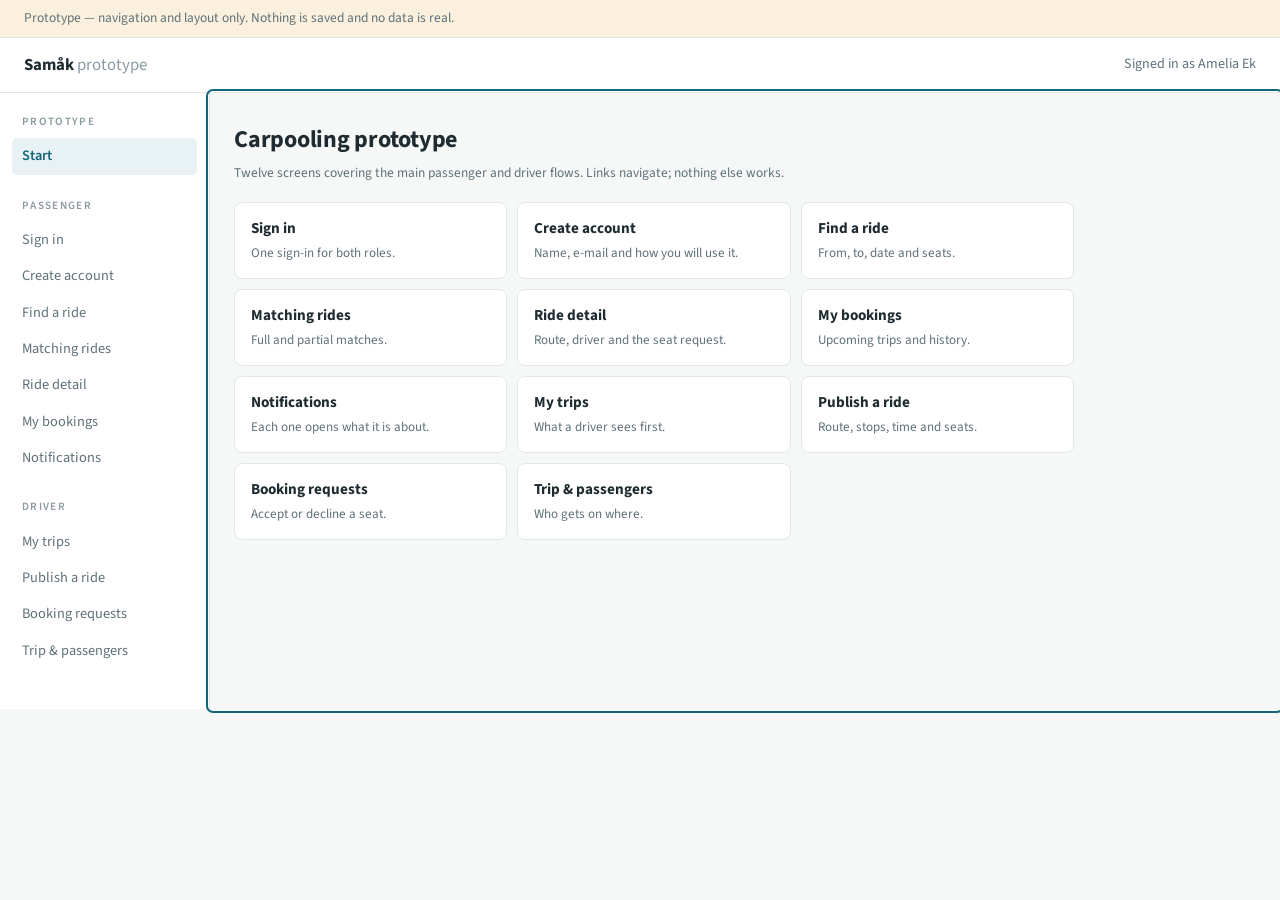
==== commit b36d0e36: "Simplify prototype to twelve screens, light styling" ====
--- a/index.html
+++ b/index.html
@@ -3,2262 +3,675 @@
 <head>
 <meta charset="utf-8">
 <meta name="viewport" content="width=device-width, initial-scale=1">
-<title>Samåk Route Prototype</title>
+<title>Samåk Prototype</title>
 <link rel="preconnect" href="https://fonts.googleapis.com">
 <link rel="preconnect" href="https://fonts.gstatic.com" crossorigin>
-<link rel="stylesheet" href="https://fonts.googleapis.com/css2?family=Archivo:wght@500;600;700&family=Source+Sans+3:ital,wght@0,400;0,600;1,400&family=IBM+Plex+Mono:wght@400;500&display=swap">
+<link rel="stylesheet" href="https://fonts.googleapis.com/css2?family=Source+Sans+3:wght@400;600;700&family=IBM+Plex+Mono:wght@400&display=swap">
 <style>
-/* ETSN05 Team 2 — carpooling prototype
-   Standalone stylesheet. No framework, no build step, no network needed.
-   Tokens first; every component colour comes from a token so both themes resolve. */
-
-:root {
-  --ground:        #F1F5F5;
-  --surface:       #FFFFFF;
-  --surface-2:     #E6EDED;
-  --surface-sunk:  #DCE6E7;
-  --ink:           #12232B;
-  --ink-2:         #4B626A;
-  --ink-3:         #728890;
-  --line:          #C9D7D9;
-  --line-strong:   #A9BCBF;
-  --primary:       #0E5A6B;
-  --primary-soft:  #D6E7EA;
-  --on-primary:    #FFFFFF;
-  --accent:        #C57F14;
-  --accent-soft:   #F6E6C8;
-  --ok:            #2C6F4E;
-  --ok-soft:       #D8EADF;
-  --warn:          #94500F;
-  --warn-soft:     #F7E4CE;
-  --crit:          #9E2420;
-  --crit-soft:     #F6DCDA;
-  --focus:         #0E5A6B;
-
-  --radius:        6px;
-  --radius-lg:     10px;
-  --shadow:        0 1px 2px rgba(18,35,43,.07), 0 8px 22px -14px rgba(18,35,43,.35);
-
-  --display: "Archivo", "Helvetica Neue", Arial, sans-serif;
-  --body:    "Source Sans 3", "Segoe UI", system-ui, sans-serif;
-  --mono:    "IBM Plex Mono", ui-monospace, "SF Mono", Menlo, monospace;
-
-  color-scheme: light;
-}
-
-@media (prefers-color-scheme: dark) {
-  :root:not([data-theme="light"]) {
-    --ground:       #0B161B;
-    --surface:      #122229;
-    --surface-2:    #1A313A;
-    --surface-sunk: #0F1E24;
-    --ink:          #E1EDF0;
-    --ink-2:        #9BB2B9;
-    --ink-3:        #7A929A;
-    --line:         #26424B;
-    --line-strong:  #355A65;
-    --primary:      #4FADC2;
-    --primary-soft: #14343E;
-    --on-primary:   #06191F;
-    --accent:       #E0A53F;
-    --accent-soft:  #33270F;
-    --ok:           #5EB98A;
-    --ok-soft:      #12301F;
-    --warn:         #D79A55;
-    --warn-soft:    #33230F;
-    --crit:         #E08A83;
-    --crit-soft:    #3A1715;
-    --focus:        #4FADC2;
-    --shadow:       0 1px 2px rgba(0,0,0,.4), 0 10px 26px -16px rgba(0,0,0,.8);
-    color-scheme: dark;
-  }
-}
-
-:root[data-theme="dark"] {
-  --ground:       #0B161B;
-  --surface:      #122229;
-  --surface-2:    #1A313A;
-  --surface-sunk: #0F1E24;
-  --ink:          #E1EDF0;
-  --ink-2:        #9BB2B9;
-  --ink-3:        #7A929A;
-  --line:         #26424B;
-  --line-strong:  #355A65;
-  --primary:      #4FADC2;
-  --primary-soft: #14343E;
-  --on-primary:   #06191F;
-  --accent:       #E0A53F;
-  --accent-soft:  #33270F;
-  --ok:           #5EB98A;
-  --ok-soft:      #12301F;
-  --warn:         #D79A55;
-  --warn-soft:    #33230F;
-  --crit:         #E08A83;
-  --crit-soft:    #3A1715;
-  --focus:        #4FADC2;
-  --shadow:       0 1px 2px rgba(0,0,0,.4), 0 10px 26px -16px rgba(0,0,0,.8);
-  color-scheme: dark;
-}
-
-* { box-sizing: border-box; }
-
-body {
-  margin: 0;
-  background: var(--ground);
-  color: var(--ink);
-  font: 400 16px/1.55 var(--body);
-  -webkit-font-smoothing: antialiased;
-}
-
-h1, h2, h3, h4 { font-family: var(--display); margin: 0; text-wrap: balance; letter-spacing: -.01em; }
-h1 { font-size: 1.65rem; font-weight: 700; }
-h2 { font-size: 1.2rem;  font-weight: 600; }
-h3 { font-size: 1rem;    font-weight: 600; }
-p  { margin: 0; }
-a  { color: var(--primary); }
-
-:focus-visible { outline: 2px solid var(--focus); outline-offset: 2px; border-radius: 3px; }
-
-.skip-link {
-  position: absolute; left: -9999px; top: 0; z-index: 50;
-  background: var(--primary); color: var(--on-primary);
-  padding: 10px 16px; border-radius: 0 0 var(--radius) 0;
-}
-.skip-link:focus { left: 0; }
-
-.mono { font-family: var(--mono); font-variant-numeric: tabular-nums; }
-.num  { font-family: var(--mono); font-variant-numeric: tabular-nums; font-size: .92em; }
-
-.eyebrow {
-  font-family: var(--display); font-size: .7rem; font-weight: 600;
-  letter-spacing: .13em; text-transform: uppercase; color: var(--ink-3);
-}
-
-/* ---------- prototype banner ---------- */
-
-.proto-banner {
-  display: flex; flex-wrap: wrap; align-items: baseline; gap: 4px 10px;
-  background: var(--accent-soft); color: var(--ink);
-  border-bottom: 1px solid var(--line);
-  padding: 7px 20px; font-size: .82rem;
-}
-.proto-banner strong {
-  font-family: var(--display); text-transform: uppercase;
-  letter-spacing: .12em; font-size: .68rem; color: var(--warn);
-}
-
-/* ---------- shell ---------- */
-
-.shell { display: grid; grid-template-columns: 236px minmax(0, 1fr); grid-template-rows: auto 1fr; }
-
-.topbar {
-  grid-column: 1 / -1;
-  display: flex; align-items: center; justify-content: space-between; gap: 16px;
-  flex-wrap: wrap;
-  padding: 10px 20px;
-  background: var(--surface);
-  border-bottom: 1px solid var(--line);
-  position: sticky; top: 0; z-index: 20;
-}
-
-.brand { display: flex; align-items: center; gap: 10px; text-decoration: none; color: var(--ink); }
-.brand-mark {
-  width: 22px; height: 22px; border-radius: 50%;
-  border: 3px solid var(--primary);
-  background: linear-gradient(to right, transparent 45%, var(--accent) 45%, var(--accent) 55%, transparent 55%);
-}
-.brand-text { font-family: var(--display); font-weight: 700; font-size: 1.05rem; letter-spacing: -.02em; }
-.brand-dim  { color: var(--ink-3); font-weight: 500; }
-
-.topbar-actions { display: flex; align-items: center; gap: 10px; flex-wrap: wrap; }
-
-.actor-switch {
-  display: flex; align-items: center; gap: 2px;
-  background: var(--surface-2); border-radius: var(--radius); padding: 3px;
-}
-.actor-label {
-  font-family: var(--display); font-size: .64rem; letter-spacing: .12em;
-  text-transform: uppercase; color: var(--ink-3); padding: 0 8px 0 6px;
-}
-.actor-btn {
-  font: 600 .82rem/1 var(--body); color: var(--ink-2);
-  background: none; border: 0; border-radius: 4px; padding: 7px 11px; cursor: pointer;
-}
-.actor-btn:hover { color: var(--ink); }
-.actor-btn[aria-pressed="true"] { background: var(--surface); color: var(--primary); box-shadow: var(--shadow); }
-
-.icon-btn {
-  position: relative; display: inline-flex; align-items: center; justify-content: center;
-  width: 36px; height: 36px; border-radius: var(--radius);
-  border: 1px solid var(--line); background: var(--surface); color: var(--ink-2); cursor: pointer;
-  text-decoration: none;
-}
-.icon-btn:hover { color: var(--ink); border-color: var(--line-strong); }
-.icon-btn svg { width: 20px; height: 20px; }
-.bell-count {
-  position: absolute; top: -6px; right: -6px; min-width: 18px; height: 18px;
-  border-radius: 9px; background: var(--crit); color: #fff;
-  font: 600 .68rem/18px var(--body); text-align: center; padding: 0 4px;
-}
-
-.ghost-btn {
-  font: 600 .82rem/1 var(--body); color: var(--ink-2);
-  background: var(--surface); border: 1px solid var(--line);
-  border-radius: var(--radius); padding: 9px 12px; cursor: pointer;
-}
-.ghost-btn:hover { color: var(--ink); border-color: var(--line-strong); }
-.ghost-btn[aria-pressed="true"] { background: var(--primary-soft); color: var(--primary); border-color: var(--primary); }
-
-/* ---------- rail nav ---------- */
-
-.railnav {
-  background: var(--surface);
-  border-right: 1px solid var(--line);
-  padding: 18px 12px 40px;
-  overflow-y: auto;
-  max-height: calc(100vh - 58px);
-  position: sticky; top: 58px;
-}
-.rail-group { margin-bottom: 20px; }
-.rail-group > .eyebrow { display: block; padding: 0 10px 7px; }
-.rail-link {
-  display: flex; align-items: baseline; gap: 8px;
-  padding: 7px 10px; border-radius: var(--radius);
-  color: var(--ink-2); text-decoration: none; font-size: .88rem;
-}
-.rail-link:hover { background: var(--surface-2); color: var(--ink); }
-.rail-link[aria-current="page"] { background: var(--primary-soft); color: var(--primary); font-weight: 600; }
-.rail-id { font-family: var(--mono); font-size: .72rem; color: var(--ink-3); min-width: 22px; }
-.rail-link[aria-current="page"] .rail-id { color: var(--primary); }
-
-/* ---------- main ---------- */
-
-.main { padding-block: 26px 64px; padding-left: 28px; padding-right: 28px; min-width: 0; }
-.page { max-width: 1040px; display: flex; flex-direction: column; gap: 20px; }
-
-.page-head { display: flex; flex-direction: column; gap: 6px; }
-.page-head .lede { color: var(--ink-2); max-width: 62ch; }
-.page-head-row { display: flex; align-items: flex-end; justify-content: space-between; gap: 16px; flex-wrap: wrap; }
-
-/* ---------- surfaces ---------- */
-
-.panel {
-  background: var(--surface); border: 1px solid var(--line);
-  border-radius: var(--radius-lg); padding: 20px;
-  display: flex; flex-direction: column; gap: 16px;
-}
-.panel-flat { background: none; border: 0; padding: 0; }
-.panel-head { display: flex; align-items: baseline; justify-content: space-between; gap: 12px; flex-wrap: wrap; }
-
-.grid-2 { display: grid; grid-template-columns: repeat(auto-fit, minmax(280px, 1fr)); gap: 16px; }
-.row    { display: flex; flex-wrap: wrap; gap: 10px; align-items: center; }
-.row-end{ justify-content: flex-end; }
-.stack  { display: flex; flex-direction: column; gap: 12px; }
-.stack-s{ display: flex; flex-direction: column; gap: 5px; }
-
-.divided > * + * { border-top: 1px solid var(--line); padding-top: 16px; }
-
-/* ---------- buttons ---------- */
-
-.btn {
-  font: 600 .92rem/1 var(--body); border-radius: var(--radius);
-  padding: 11px 16px; cursor: pointer; text-decoration: none;
-  display: inline-flex; align-items: center; gap: 8px; border: 1px solid transparent;
-}
-.btn-primary { background: var(--primary); color: var(--on-primary); }
-.btn-primary:hover { filter: brightness(1.08); }
-.btn-secondary { background: var(--surface); color: var(--ink); border-color: var(--line-strong); }
-.btn-secondary:hover { border-color: var(--ink-3); }
-.btn-danger { background: var(--crit-soft); color: var(--crit); border-color: var(--crit); }
-.btn-quiet { background: none; color: var(--ink-2); padding: 11px 8px; }
-.btn-quiet:hover { color: var(--ink); }
-.btn-sm { padding: 7px 11px; font-size: .82rem; }
-
-/* ---------- forms ---------- */
-
-.field { display: flex; flex-direction: column; gap: 5px; }
-.field label { font-family: var(--display); font-size: .78rem; font-weight: 600; color: var(--ink-2); }
-.field .hint { font-size: .78rem; color: var(--ink-3); }
-.input, select.input, textarea.input {
-  font: 400 .95rem/1.4 var(--body); color: var(--ink);
-  background: var(--surface); border: 1px solid var(--line-strong);
-  border-radius: var(--radius); padding: 10px 12px; width: 100%;
-}
-.input::placeholder { color: var(--ink-3); }
-.field-error .input { border-color: var(--crit); background: var(--crit-soft); }
-.error-text { font-size: .8rem; color: var(--crit); display: flex; gap: 6px; }
-
-.choice-set { display: grid; grid-template-columns: repeat(auto-fit, minmax(160px, 1fr)); gap: 10px; }
-.choice {
-  border: 1px solid var(--line-strong); border-radius: var(--radius);
-  padding: 12px 14px; background: var(--surface); cursor: pointer;
-  display: flex; flex-direction: column; gap: 3px; text-align: left;
-}
-.choice[aria-pressed="true"] { border-color: var(--primary); background: var(--primary-soft); }
-.choice strong { font-family: var(--display); font-size: .95rem; }
-.choice span { font-size: .8rem; color: var(--ink-2); }
-
-/* ---------- chips / badges ---------- */
-
-.chip {
-  display: inline-flex; align-items: center; gap: 5px;
-  font: 600 .72rem/1 var(--body); letter-spacing: .02em;
-  padding: 5px 9px; border-radius: 999px;
-  background: var(--surface-2); color: var(--ink-2);
-}
-.chip-ok   { background: var(--ok-soft);   color: var(--ok); }
-.chip-warn { background: var(--warn-soft); color: var(--warn); }
-.chip-crit { background: var(--crit-soft); color: var(--crit); }
-.chip-info { background: var(--primary-soft); color: var(--primary); }
-.chip-seat { background: var(--accent-soft); color: var(--warn); font-family: var(--mono); }
-
-/* ---------- corridor diagram (the route motif) ---------- */
-
-.corridor-scroll { overflow-x: auto; padding-bottom: 4px; }
-.corridor {
-  list-style: none; margin: 0; padding: 8px 0 0;
-  display: grid; grid-auto-flow: column; grid-auto-columns: minmax(96px, 1fr);
-  min-width: 100%;
-}
-.stop {
-  display: grid; grid-template-rows: auto 14px auto; justify-items: center;
-  position: relative; padding: 0 4px; text-align: center;
-}
-.stop-time { font-family: var(--mono); font-size: .76rem; color: var(--ink-2); }
-.stop-dot {
-  width: 11px; height: 11px; border-radius: 50%;
-  background: var(--surface); border: 2px solid var(--line-strong);
-  align-self: center; z-index: 1;
-}
-.stop-name { font-size: .8rem; color: var(--ink-2); margin-top: 3px; }
-.stop::after {
-  content: ""; position: absolute; top: calc(50% - 1px); left: 50%; right: -50%;
-  height: 2px; background: var(--line-strong);
-}
-.stop:last-child::after { display: none; }
-
-.stop.on-leg .stop-dot { border-color: var(--accent); background: var(--accent); }
-.stop.on-leg .stop-name { color: var(--ink); font-weight: 600; }
-.stop.leg-line::after { background: var(--accent); height: 3px; top: calc(50% - 1.5px); }
-.stop.endpoint .stop-dot { width: 13px; height: 13px; border-color: var(--primary); background: var(--primary); }
-
-.corridor-key { display: flex; gap: 14px; flex-wrap: wrap; font-size: .78rem; color: var(--ink-3); }
-.corridor-key span { display: inline-flex; align-items: center; gap: 6px; }
-.key-swatch { width: 14px; height: 3px; border-radius: 2px; background: var(--line-strong); }
-.key-swatch.leg { background: var(--accent); }
-
-/* ---------- ride cards ---------- */
-
-.ride {
-  border: 1px solid var(--line); border-radius: var(--radius-lg);
-  background: var(--surface); padding: 16px 18px;
-  display: flex; flex-direction: column; gap: 12px;
-}
-.ride-top { display: flex; justify-content: space-between; gap: 14px; align-items: flex-start; flex-wrap: wrap; }
-.ride-who { display: flex; align-items: center; gap: 11px; }
-.avatar {
-  width: 38px; height: 38px; border-radius: 50%;
-  background: var(--primary-soft); color: var(--primary);
-  display: grid; place-items: center;
-  font: 600 .85rem/1 var(--display); flex: none;
-}
-.ride-meta { font-size: .82rem; color: var(--ink-2); }
-.ride-when { text-align: right; }
-.ride-when .t { font-family: var(--mono); font-size: 1.15rem; font-weight: 500; }
-.ride-when .d { font-size: .78rem; color: var(--ink-3); }
-.ride-foot { display: flex; justify-content: space-between; align-items: center; gap: 12px; flex-wrap: wrap; }
-
-/* ---------- lists & tables ---------- */
-
-.table-scroll { overflow-x: auto; }
-table.data { border-collapse: collapse; width: 100%; font-size: .9rem; }
-table.data th {
-  font-family: var(--display); font-size: .7rem; letter-spacing: .1em;
-  text-transform: uppercase; color: var(--ink-3); text-align: left;
-  padding: 0 12px 8px; border-bottom: 1px solid var(--line); white-space: nowrap;
-}
-table.data td { padding: 11px 12px; border-bottom: 1px solid var(--line); vertical-align: middle; }
-table.data tr:last-child td { border-bottom: 0; }
-table.data td.num, table.data th.num { font-family: var(--mono); font-variant-numeric: tabular-nums; }
-
-.itemlist { list-style: none; margin: 0; padding: 0; display: flex; flex-direction: column; }
-.itemlist li { display: flex; gap: 12px; padding: 13px 0; border-bottom: 1px solid var(--line); }
-.itemlist li:last-child { border-bottom: 0; }
-.item-body { flex: 1; min-width: 0; display: flex; flex-direction: column; gap: 3px; }
-.item-title { font-weight: 600; }
-.item-sub { font-size: .84rem; color: var(--ink-2); }
-
-.notif { align-items: flex-start; text-decoration: none; color: inherit; }
-.notif:hover .item-title { color: var(--primary); }
-.notif-dot { width: 8px; height: 8px; border-radius: 50%; background: var(--accent); margin-top: 8px; flex: none; }
-.notif-dot.read { background: var(--line-strong); }
-
-.kv { display: grid; grid-template-columns: minmax(120px, auto) 1fr; gap: 8px 18px; font-size: .9rem; }
-.kv dt { color: var(--ink-3); font-family: var(--display); font-size: .78rem; font-weight: 600; padding-top: 2px; }
-.kv dd { margin: 0; }
-
-/* ---------- callouts ---------- */
-
-.callout {
-  border-left: 3px solid var(--line-strong); background: var(--surface-2);
-  border-radius: 0 var(--radius) var(--radius) 0; padding: 13px 16px;
-  display: flex; flex-direction: column; gap: 5px; font-size: .9rem;
-}
-.callout strong { font-family: var(--display); }
-.callout-crit { border-left-color: var(--crit); background: var(--crit-soft); color: var(--crit); }
-.callout-crit strong { color: var(--crit); }
-.callout-warn { border-left-color: var(--warn); background: var(--warn-soft); }
-.callout-info { border-left-color: var(--primary); background: var(--primary-soft); }
-
-.empty {
-  display: flex; flex-direction: column; gap: 10px; align-items: flex-start;
-  padding: 34px 20px; border: 1px dashed var(--line-strong);
-  border-radius: var(--radius-lg); background: var(--surface-sunk);
-}
-
-/* ---------- requirements overlay ---------- */
-
-.reqpanel { display: none; }
-body.show-req .reqpanel {
-  display: flex; flex-direction: column; gap: 10px;
-  border: 1px solid var(--accent); border-radius: var(--radius-lg);
-  background: var(--accent-soft); padding: 15px 18px;
-}
-.reqpanel h3 { font-size: .8rem; letter-spacing: .1em; text-transform: uppercase; color: var(--warn); }
-.reqpanel ul { list-style: none; margin: 0; padding: 0; display: flex; flex-direction: column; gap: 6px; }
-.reqpanel li { display: flex; gap: 10px; font-size: .86rem; align-items: baseline; }
-.req-id { font-family: var(--mono); font-size: .78rem; color: var(--warn); min-width: 46px; flex: none; }
-.wi-list { display: flex; flex-wrap: wrap; gap: 6px; }
-.wi {
-  font-family: var(--mono); font-size: .74rem; padding: 3px 7px; border-radius: 4px;
-  background: var(--surface); color: var(--ink-2); border: 1px solid var(--line);
-  text-decoration: none;
-}
-.wi:hover { color: var(--primary); border-color: var(--primary); }
-
-/* ---------- screen index ---------- */
-
-.index-grid { display: grid; grid-template-columns: repeat(auto-fill, minmax(240px, 1fr)); gap: 12px; }
-.index-card {
-  display: flex; flex-direction: column; gap: 5px; text-decoration: none; color: inherit;
-  border: 1px solid var(--line); border-radius: var(--radius-lg);
-  background: var(--surface); padding: 14px 16px;
-}
-.index-card:hover { border-color: var(--primary); }
-.index-card .idx { font-family: var(--mono); font-size: .74rem; color: var(--ink-3); }
-.index-card strong { font-family: var(--display); font-size: .97rem; }
-.index-card span { font-size: .82rem; color: var(--ink-2); }
-
-/* ---------- responsive ---------- */
-
-@media (max-width: 860px) {
-  .shell { grid-template-columns: minmax(0, 1fr); }
-  .railnav {
-    position: static; max-height: none; border-right: 0;
-    border-bottom: 1px solid var(--line);
-    display: flex; gap: 14px; overflow-x: auto; padding: 10px 16px;
-  }
-  .rail-group { margin-bottom: 0; display: flex; align-items: center; gap: 6px; }
-  .rail-group > .eyebrow { padding: 0 4px 0 0; white-space: nowrap; }
-  .rail-link { white-space: nowrap; }
-  .main { padding-left: 16px; padding-right: 16px; }
-  .actor-label { display: none; }
-}
-
-@media (prefers-reduced-motion: reduce) {
-  * { animation: none !important; transition: none !important; }
-}
-
+:root{
+  --ground:#F6F8F8;
+  --card:#FFFFFF;
+  --ink:#1E2B30;
+  --muted:#5F7178;
+  --faint:#8A9AA0;
+  --line:#E1E8E9;
+  --accent:#14657A;
+  --accent-soft:#E8F1F3;
+  --route:#C08219;
+  --ok:#2E6F4F;
+  --ok-soft:#E5F0EA;
+  --warn-soft:#FAF0DD;
+  --body:"Source Sans 3","Segoe UI",system-ui,sans-serif;
+  --mono:"IBM Plex Mono",ui-monospace,Menlo,monospace;
+  color-scheme:light;
+}
+
+*{box-sizing:border-box}
+
+body{
+  margin:0;
+  background:var(--ground);
+  color:var(--ink);
+  font:400 16px/1.55 var(--body);
+  -webkit-font-smoothing:antialiased;
+}
+
+h1,h2,h3{margin:0;font-weight:700;text-wrap:balance;letter-spacing:-.01em}
+h1{font-size:1.5rem}
+h2{font-size:1.05rem}
+h3{font-size:.95rem}
+p{margin:0}
+a{color:var(--accent)}
+
+:focus-visible{outline:2px solid var(--accent);outline-offset:2px;border-radius:3px}
+
+.num{font-family:var(--mono);font-variant-numeric:tabular-nums;font-size:.92em}
+
+.skip{position:absolute;left:-9999px;top:0;background:var(--accent);color:#fff;padding:10px 16px}
+.skip:focus{left:0;z-index:50}
+
+.note{
+  background:var(--warn-soft);
+  border-bottom:1px solid var(--line);
+  padding:8px 24px;
+  font-size:.84rem;
+  color:var(--muted);
+}
+
+.shell{display:grid;grid-template-columns:210px minmax(0,1fr)}
+
+.top{
+  grid-column:1/-1;
+  display:flex;align-items:center;justify-content:space-between;gap:16px;flex-wrap:wrap;
+  padding:14px 24px;
+  background:var(--card);
+  border-bottom:1px solid var(--line);
+}
+.brand{font-weight:700;font-size:1.05rem;text-decoration:none;color:var(--ink)}
+.brand span{color:var(--faint);font-weight:400}
+.who{font-size:.88rem;color:var(--muted)}
+
+nav.rail{
+  background:var(--card);
+  border-right:1px solid var(--line);
+  padding:20px 12px 40px;
+}
+.rail-group+.rail-group{margin-top:22px}
+.rail-label{
+  display:block;padding:0 10px 8px;
+  font-size:.7rem;letter-spacing:.12em;text-transform:uppercase;color:var(--faint);font-weight:600;
+}
+.rail a{
+  display:block;padding:7px 10px;border-radius:5px;
+  color:var(--muted);text-decoration:none;font-size:.9rem;
+}
+.rail a:hover{background:var(--ground);color:var(--ink)}
+.rail a[aria-current="page"]{background:var(--accent-soft);color:var(--accent);font-weight:600}
+
+main{padding:28px 24px 64px;min-width:0}
+.page{max-width:840px;display:flex;flex-direction:column;gap:18px}
+.head{display:flex;flex-direction:column;gap:5px}
+.head .sub{color:var(--muted)}
+.head-row{display:flex;align-items:flex-end;justify-content:space-between;gap:16px;flex-wrap:wrap}
+
+.card{
+  background:var(--card);border:1px solid var(--line);border-radius:8px;
+  padding:20px;display:flex;flex-direction:column;gap:14px;
+}
+.two{display:grid;grid-template-columns:repeat(auto-fit,minmax(260px,1fr));gap:14px}
+.row{display:flex;flex-wrap:wrap;gap:10px;align-items:center}
+.row.end{justify-content:flex-end}
+
+.btn{
+  font:600 .9rem/1 var(--body);border-radius:5px;padding:10px 15px;cursor:pointer;
+  text-decoration:none;display:inline-flex;align-items:center;border:1px solid transparent;
+}
+.btn.primary{background:var(--accent);color:#fff}
+.btn.plain{background:var(--card);color:var(--ink);border-color:var(--line)}
+.btn.plain:hover{border-color:var(--faint)}
+.btn.sm{padding:7px 11px;font-size:.82rem}
+
+.field{display:flex;flex-direction:column;gap:5px}
+.field label{font-size:.8rem;font-weight:600;color:var(--muted)}
+.input{
+  font:400 .95rem/1.4 var(--body);color:var(--ink);
+  background:var(--card);border:1px solid var(--line);border-radius:5px;
+  padding:10px 12px;width:100%;
+}
+.hint{font-size:.8rem;color:var(--faint)}
+
+.pick{display:grid;grid-template-columns:repeat(auto-fit,minmax(150px,1fr));gap:8px}
+.pick button{
+  border:1px solid var(--line);border-radius:5px;padding:11px 13px;background:var(--card);
+  cursor:pointer;text-align:left;display:flex;flex-direction:column;gap:2px;font:inherit;
+}
+.pick button[aria-pressed="true"]{border-color:var(--accent);background:var(--accent-soft)}
+.pick strong{font-size:.92rem}
+.pick span{font-size:.79rem;color:var(--muted)}
+
+.tag{
+  display:inline-flex;align-items:center;
+  font:600 .72rem/1 var(--body);padding:5px 9px;border-radius:999px;
+  background:var(--ground);color:var(--muted);
+}
+.tag.ok{background:var(--ok-soft);color:var(--ok)}
+.tag.seat{background:var(--warn-soft);color:#8A5C12;font-family:var(--mono)}
+
+/* route line */
+.route-wrap{overflow-x:auto}
+.route{
+  list-style:none;margin:0;padding:6px 0 0;
+  display:grid;grid-auto-flow:column;grid-auto-columns:minmax(88px,1fr);min-width:100%;
+}
+.stop{display:grid;grid-template-rows:auto 14px auto;justify-items:center;position:relative;padding:0 4px;text-align:center}
+.stop .t{font-family:var(--mono);font-size:.75rem;color:var(--muted)}
+.stop .d{width:9px;height:9px;border-radius:50%;background:var(--card);border:2px solid var(--line);align-self:center;z-index:1}
+.stop .n{font-size:.79rem;color:var(--muted);margin-top:3px}
+.stop::after{content:"";position:absolute;top:calc(50% - 1px);left:50%;right:-50%;height:2px;background:var(--line)}
+.stop:last-child::after{display:none}
+.stop.on .d{background:var(--route);border-color:var(--route)}
+.stop.on .n{color:var(--ink);font-weight:600}
+.stop.link::after{background:var(--route)}
+.route-key{font-size:.78rem;color:var(--faint);margin-top:8px}
+
+.ride{border:1px solid var(--line);border-radius:8px;background:var(--card);padding:16px 18px;display:flex;flex-direction:column;gap:11px}
+.ride-top{display:flex;justify-content:space-between;gap:14px;align-items:flex-start;flex-wrap:wrap}
+.driver{display:flex;align-items:center;gap:10px}
+.av{width:34px;height:34px;border-radius:50%;background:var(--accent-soft);color:var(--accent);display:grid;place-items:center;font-weight:600;font-size:.82rem;flex:none}
+.meta{font-size:.82rem;color:var(--muted)}
+.when{text-align:right}
+.when .t{font-family:var(--mono);font-size:1.05rem}
+.when .d{font-size:.78rem;color:var(--faint)}
+.ride-foot{display:flex;justify-content:space-between;align-items:center;gap:12px;flex-wrap:wrap}
+
+.tbl-wrap{overflow-x:auto}
+table{border-collapse:collapse;width:100%;font-size:.9rem}
+th{font-size:.72rem;letter-spacing:.08em;text-transform:uppercase;color:var(--faint);text-align:left;padding:0 12px 8px;border-bottom:1px solid var(--line);white-space:nowrap}
+td{padding:11px 12px;border-bottom:1px solid var(--line)}
+tr:last-child td{border-bottom:0}
+td.num,th.num{font-family:var(--mono);font-variant-numeric:tabular-nums}
+
+ul.list{list-style:none;margin:0;padding:0}
+ul.list li{display:flex;gap:12px;align-items:center;padding:12px 0;border-bottom:1px solid var(--line)}
+ul.list li:last-child{border-bottom:0}
+.body{flex:1;min-width:0;display:flex;flex-direction:column;gap:2px}
+.title{font-weight:600}
+.sub{font-size:.84rem;color:var(--muted)}
+
+a.notif{display:flex;gap:12px;flex:1;text-decoration:none;color:inherit;align-items:flex-start}
+a.notif:hover .title{color:var(--accent)}
+.dot{width:7px;height:7px;border-radius:50%;background:var(--route);margin-top:8px;flex:none}
+.dot.read{background:var(--line)}
+
+dl.kv{display:grid;grid-template-columns:minmax(110px,auto) 1fr;gap:8px 18px;font-size:.9rem;margin:0}
+dl.kv dt{color:var(--faint);font-size:.8rem;font-weight:600;padding-top:2px}
+dl.kv dd{margin:0}
+
+.grid{display:grid;grid-template-columns:repeat(auto-fill,minmax(215px,1fr));gap:10px}
+a.tile{
+  display:flex;flex-direction:column;gap:3px;text-decoration:none;color:inherit;
+  border:1px solid var(--line);border-radius:8px;background:var(--card);padding:14px 16px;
+}
+a.tile:hover{border-color:var(--accent)}
+a.tile strong{font-size:.95rem}
+a.tile span{font-size:.82rem;color:var(--muted)}
+
+@media (max-width:820px){
+  .shell{grid-template-columns:minmax(0,1fr)}
+  nav.rail{border-right:0;border-bottom:1px solid var(--line);display:flex;gap:16px;overflow-x:auto;padding:10px 16px}
+  .rail-group+.rail-group{margin-top:0}
+  .rail-group{display:flex;align-items:center;gap:6px}
+  .rail-label{padding:0 4px 0 0;white-space:nowrap}
+  .rail a{white-space:nowrap}
+  main{padding:22px 16px 48px}
+  .note{padding:8px 16px}
+}
 </style>
 </head>
 <body>
-<a class="skip-link" href="#main">Skip to content</a>
-
-<div class="proto-banner" role="note">
-  <strong>Prototype</strong>
-  <span>Navigation and layout only &mdash; nothing is stored and no data is real. ETSN05 Team 2, phase 1.</span>
+
+<a class="skip" href="#main">Skip to content</a>
+
+<div class="note">Prototype — navigation and layout only. Nothing is saved and no data is real.</div>
+
+<div class="shell">
+  <header class="top">
+    <a class="brand" href="#/">Samåk <span>prototype</span></a>
+    <span class="who">Signed in as Amelia Ek</span>
+  </header>
+  <nav class="rail" id="rail" aria-label="Screens"></nav>
+  <main id="main" tabindex="-1"></main>
 </div>
 
-<div class="shell">
-
-  <header class="topbar">
-    <a class="brand" href="#/">
-      <span class="brand-mark" aria-hidden="true"></span>
-      <span class="brand-text">Sam&aring;k<span class="brand-dim">/prototype</span></span>
-    </a>
-
-    <div class="topbar-actions">
-      <div class="actor-switch" role="group" aria-label="View as">
-        <span class="actor-label">View as</span>
-        <button type="button" class="actor-btn" data-actor="passenger" id="actor-passenger">Passenger</button>
-        <button type="button" class="actor-btn" data-actor="driver" id="actor-driver">Driver</button>
-        <button type="button" class="actor-btn" data-actor="admin" id="actor-admin">Admin</button>
-      </div>
-
-      <a class="icon-btn" href="#/notifications" aria-label="Notifications" id="bell">
-        <svg viewBox="0 0 24 24" aria-hidden="true"><path d="M12 3a5 5 0 0 0-5 5v3.6L5.4 15.2A1 1 0 0 0 6.3 16.6h11.4a1 1 0 0 0 .9-1.4L17 11.6V8a5 5 0 0 0-5-5Z" fill="none" stroke="currentColor" stroke-width="1.6" stroke-linejoin="round"/><path d="M10 19a2 2 0 0 0 4 0" fill="none" stroke="currentColor" stroke-width="1.6" stroke-linecap="round"/></svg>
-        <span class="bell-count" id="bell-count">3</span>
-      </a>
-
-      <button type="button" class="ghost-btn" id="req-toggle" aria-pressed="false">Requirements</button>
-      <button type="button" class="icon-btn" id="theme-toggle" aria-label="Switch colour theme">
-        <svg viewBox="0 0 24 24" aria-hidden="true"><circle cx="12" cy="12" r="4.2" fill="none" stroke="currentColor" stroke-width="1.6"/><path d="M12 2.6v2.2M12 19.2v2.2M2.6 12h2.2M19.2 12h2.2M5.4 5.4l1.6 1.6M17 17l1.6 1.6M18.6 5.4 17 7M7 17l-1.6 1.6" stroke="currentColor" stroke-width="1.6" stroke-linecap="round"/></svg>
-      </button>
-    </div>
-  </header>
-
-  <nav class="railnav" id="railnav" aria-label="Screens"></nav>
-
-  <main id="main" class="main" tabindex="-1"></main>
-
-</div>
-
 <script>
-/* ===== js/data.js ===== */
-/* Mock data for the ETSN05 Team 2 carpooling prototype.
-   None of this is persisted. It exists so every screen shows a realistic
-   working state instead of an empty shell. */
-
-window.DATA = (function () {
-
-  /* Ordered corridors. This is how the prototype answers the customer's open
-     question "which locations lie between which" — a location belongs to one or
-     more corridors and carries an index inside each. Whether the real system
-     models it this way is exactly what the team needs to decide. */
-  const corridors = {
-    'coast': {
-      name: 'West coast',
-      stops: ['Malmö C', 'Lomma', 'Bjärred', 'Landskrona', 'Helsingborg']
-    },
-    'inland': {
-      name: 'Inland north',
-      stops: ['Malmö C', 'Lund C', 'Eslöv', 'Höör', 'Hässleholm']
-    },
-    'southeast': {
-      name: 'South east',
-      stops: ['Lund C', 'Dalby', 'Sjöbo', 'Tomelilla', 'Ystad']
-    }
+(function () {
+
+  var esc = function (s) {
+    return String(s == null ? '' : s)
+      .replace(/&/g, '&amp;').replace(/</g, '&lt;').replace(/>/g, '&gt;').replace(/"/g, '&quot;');
   };
 
-  const rides = [
-    {
-      id: 'R-104',
-      driver: { name: 'Erik Hovander', initials: 'EH', rating: '4.8', trips: 37 },
-      car: 'Volvo V60 · RKL 284',
-      corridor: 'coast',
-      date: 'Sat 13 Sep',
+  /* ---------- data ---------- */
+
+  var RIDES = {
+    'R-104': {
+      id: 'R-104', name: 'Erik Hovander', initials: 'EH', car: 'Volvo V60',
+      date: 'Sat 13 Sep', seatsFree: 2, seatsTotal: 3,
       stops: [
-        { name: 'Malmö C',     time: '07:40' },
-        { name: 'Lomma',       time: '07:56' },
-        { name: 'Bjärred',     time: '08:04' },
-        { name: 'Landskrona',  time: '08:19' },
-        { name: 'Helsingborg', time: '08:41' }
-      ],
-      seatsTotal: 3,
-      seatsFree: 2,
-      note: 'Non-smoking. Small bags only — boot has a bike rack.',
-      passengers: [
-        { name: 'Tove Åkesson', initials: 'TÅ', from: 'Malmö C', to: 'Landskrona', status: 'confirmed' }
-      ],
-      requests: [
-        { id: 'B-2291', name: 'Amelia Ek',  initials: 'AE', from: 'Malmö C', to: 'Helsingborg', seats: 1, asked: '2 h ago' },
-        { id: 'B-2294', name: 'Oskar Lejon', initials: 'OL', from: 'Lomma',  to: 'Landskrona',  seats: 1, asked: '40 min ago' }
+        { n: 'Malmö C', t: '07:40' }, { n: 'Lomma', t: '07:56' }, { n: 'Bjärred', t: '08:04' },
+        { n: 'Landskrona', t: '08:19' }, { n: 'Helsingborg', t: '08:41' }
       ]
     },
-    {
-      id: 'R-118',
-      driver: { name: 'Nina Aronsson', initials: 'NA', rating: '4.9', trips: 112 },
-      car: 'VW ID.4 · MHS 771',
-      corridor: 'inland',
-      date: 'Sat 13 Sep',
+    'R-118': {
+      id: 'R-118', name: 'Nina Aronsson', initials: 'NA', car: 'VW ID.4',
+      date: 'Sat 13 Sep', seatsFree: 2, seatsTotal: 4,
       stops: [
-        { name: 'Malmö C',     time: '08:10' },
-        { name: 'Lund C',      time: '08:28' },
-        { name: 'Eslöv',       time: '08:47' },
-        { name: 'Höör',        time: '09:02' },
-        { name: 'Hässleholm',  time: '09:24' }
-      ],
-      seatsTotal: 4,
-      seatsFree: 2,
-      note: 'Charging stop in Eslöv if needed, about 10 minutes.',
-      passengers: [
-        { name: 'Hanna Bark',  initials: 'HB', from: 'Malmö C', to: 'Eslöv',      status: 'confirmed' },
-        { name: 'Jonas Wide',  initials: 'JW', from: 'Lund C',  to: 'Hässleholm', status: 'confirmed' }
-      ],
-      requests: []
+        { n: 'Malmö C', t: '08:10' }, { n: 'Lund C', t: '08:28' }, { n: 'Eslöv', t: '08:47' },
+        { n: 'Höör', t: '09:02' }, { n: 'Hässleholm', t: '09:24' }
+      ]
     },
-    {
-      id: 'R-122',
-      driver: { name: 'Petra Lindh', initials: 'PL', rating: '4.6', trips: 8 },
-      car: 'Ford Focus · CWD 019',
-      corridor: 'southeast',
-      date: 'Sat 13 Sep',
+    'R-131': {
+      id: 'R-131', name: 'Sanna Tell', initials: 'ST', car: 'Kia Ceed',
+      date: 'Sat 13 Sep', seatsFree: 1, seatsTotal: 4,
       stops: [
-        { name: 'Lund C',    time: '16:20' },
-        { name: 'Dalby',     time: '16:33' },
-        { name: 'Sjöbo',     time: '16:55' },
-        { name: 'Tomelilla', time: '17:14' },
-        { name: 'Ystad',     time: '17:36' }
-      ],
-      seatsTotal: 3,
-      seatsFree: 3,
-      note: '',
-      passengers: [],
-      requests: []
-    }
-  ];
-
-  const bookings = [
-    {
-      id: 'B-2291', rideId: 'R-104', state: 'pending',
-      from: 'Malmö C', to: 'Helsingborg', date: 'Sat 13 Sep', depart: '07:40',
-      driver: 'Erik Hovander', seats: 1
-    },
-    {
-      id: 'B-2277', rideId: 'R-118', state: 'confirmed',
-      from: 'Lund C', to: 'Höör', date: 'Sun 14 Sep', depart: '08:28',
-      driver: 'Nina Aronsson', seats: 1
-    },
-    {
-      id: 'B-2140', rideId: 'R-099', state: 'completed',
-      from: 'Malmö C', to: 'Lund C', date: 'Fri 5 Sep', depart: '17:05',
-      driver: 'Nina Aronsson', seats: 1
-    },
-    {
-      id: 'B-2088', rideId: 'R-081', state: 'cancelled',
-      from: 'Landskrona', to: 'Helsingborg', date: 'Tue 2 Sep', depart: '07:15',
-      driver: 'Erik Hovander', seats: 2
-    }
-  ];
-
-  const notifications = [
-    { id: 'N-9', unread: true,  title: 'Erik Hovander accepted your seat request',
-      body: 'Malmö C → Helsingborg, Sat 13 Sep 07:40. Pickup outside the north entrance.',
-      time: '12 min ago', href: '#/ride/R-104' },
-    { id: 'N-8', unread: true,  title: 'A passenger joined your trip',
-      body: 'Oskar Lejon booked Lomma → Landskrona on R-104.',
-      time: '40 min ago', href: '#/driver/trip/R-104' },
-    { id: 'N-7', unread: true,  title: 'Departure time changed',
-      body: 'R-118 now leaves Malmö C at 08:10 instead of 08:00.',
-      time: '3 h ago', href: '#/ride/R-118' },
-    { id: 'N-6', unread: false, title: 'Trip completed',
-      body: 'Rate your ride with Nina Aronsson, Malmö C → Lund C.',
-      time: 'Fri 5 Sep', href: '#/bookings' },
-    { id: 'N-5', unread: false, title: 'Booking cancelled by driver',
-      body: 'Landskrona → Helsingborg on Tue 2 Sep was cancelled.',
-      time: 'Mon 1 Sep', href: '#/bookings' }
-  ];
-
-  const users = [
-    { id: 'U-1002', name: 'Amelia Ek',     email: 'amelia.ek@example.se',     role: 'Passenger + driver', state: 'Active',    joined: '2026-08-14', trips: 19 },
-    { id: 'U-1003', name: 'Erik Hovander', email: 'erik.hovander@example.se', role: 'Driver',             state: 'Active',    joined: '2026-06-02', trips: 37 },
-    { id: 'U-1004', name: 'Nina Aronsson', email: 'nina.aronsson@example.se', role: 'Driver',             state: 'Active',    joined: '2025-11-27', trips: 112 },
-    { id: 'U-1005', name: 'Tove Åkesson',  email: 'tove.akesson@example.se',  role: 'Passenger',          state: 'Active',    joined: '2026-09-01', trips: 3 },
-    { id: 'U-1006', name: 'Oskar Lejon',   email: 'oskar.lejon@example.se',   role: 'Passenger',          state: 'Suspended', joined: '2026-07-19', trips: 6 },
-    { id: 'U-1007', name: 'Petra Lindh',   email: 'petra.lindh@example.se',   role: 'Passenger + driver', state: 'Active',    joined: '2026-09-03', trips: 8 },
-    { id: 'U-1008', name: 'Jonas Wide',    email: 'jonas.wide@example.se',    role: 'Passenger',          state: 'Active',    joined: '2026-05-11', trips: 24 }
-  ];
-
-  /* Draft requirement numbering follows the PRD rule from the project guide:
-     requirements are numbered after the chapter they sit in and are never
-     renumbered once the document is in baseline. These are DRAFT ids — the
-     point of the prototype is to argue about them before Review 1. */
-  const requirements = [
-    { id: '4.1.1', kind: 'F',  text: 'A visitor can register an account with name, e-mail and password.' },
-    { id: '4.1.2', kind: 'F',  text: 'At registration the user states whether they act as driver, passenger or both.' },
-    { id: '4.1.3', kind: 'F',  text: 'A registered user can sign in and is taken to the interface for their role.' },
-    { id: '4.1.4', kind: 'F',  text: 'A signed-in user can view and change their own profile and role.' },
-
-    { id: '4.2.1', kind: 'F',  text: 'A driver can publish a ride with origin, destination, departure time and number of free seats.' },
-    { id: '4.2.2', kind: 'F',  text: 'A published ride carries the ordered intermediate stops on its corridor with an estimated time per stop.' },
-    { id: '4.2.3', kind: 'F',  text: 'A driver can see all pending seat requests for a ride.' },
-    { id: '4.2.4', kind: 'F',  text: 'A driver can accept or decline a seat request; the passenger is notified of the outcome.' },
-    { id: '4.2.5', kind: 'F',  text: 'A driver can see the confirmed passenger list for a ride in pickup order, with each passenger’s boarding and alighting stop.' },
-    { id: '4.2.6', kind: 'F',  text: 'A driver can cancel a published ride; every affected passenger is notified.' },
-
-    { id: '4.3.1', kind: 'F',  text: 'A passenger can search for rides by origin, destination, date and number of seats.' },
-    { id: '4.3.2', kind: 'F',  text: 'The result list includes rides where the passenger travels only part of the driver’s route.' },
-    { id: '4.3.3', kind: 'F',  text: 'A passenger can open a ride and see route, times, driver, vehicle and free seats.' },
-    { id: '4.3.4', kind: 'F',  text: 'A passenger can request one or more seats on a ride for a given leg.' },
-    { id: '4.3.5', kind: 'F',  text: 'A passenger can cancel a booking; the driver is notified and the seat is released.' },
-    { id: '4.3.6', kind: 'F',  text: 'A passenger can see upcoming bookings and the history of past ones.' },
-
-    { id: '4.4.1', kind: 'F',  text: 'A ride matches a search when the driver’s route contains the passenger’s origin and destination in that order.' },
-    { id: '4.4.2', kind: 'F',  text: 'Locations are ordered along a named corridor, which is what makes partial-leg matching decidable.' },
-    { id: '4.4.3', kind: 'F',  text: 'A seat is counted as occupied only for the stops between a passenger’s boarding and alighting stop.' },
-
-    { id: '4.5.1', kind: 'F',  text: 'A user can see their notifications, newest first, with unread ones marked.' },
-    { id: '4.5.2', kind: 'F',  text: 'Selecting a notification opens the ride, booking or trip it refers to.' },
-    { id: '4.5.3', kind: 'F',  text: 'The unread notification count is visible from every screen.' },
-
-    { id: '4.6.1', kind: 'F',  text: 'An administrator can list all registered users with role and account state.' },
-    { id: '4.6.2', kind: 'F',  text: 'An administrator can create a user account.' },
-    { id: '4.6.3', kind: 'F',  text: 'An administrator can remove a registered user.' },
-    { id: '4.6.4', kind: 'F',  text: 'An administrator can change a user’s role.' },
-
-    { id: '5.1.1', kind: 'NF', text: 'Invalid or malformed input is rejected with a message naming the field and the expected format; the system stays available.' },
-    { id: '5.1.2', kind: 'NF', text: 'No input sequence may leave the system unresponsive or in an inconsistent state.' },
-    { id: '5.2.1', kind: 'NF', text: 'Concurrent sessions are supported; a seat can be booked by at most one passenger.' },
-    { id: '5.2.2', kind: 'NF', text: 'When a booking conflicts with a concurrent one, the losing user is told what changed and offered the next step.' },
-    { id: '5.3.1', kind: 'NF', text: 'Every screen is usable down to 400 px width.' },
-    { id: '5.3.2', kind: 'NF', text: 'All interactive elements are reachable by keyboard and carry a visible focus state.' }
-  ];
-
-  const reqIndex = {};
-  requirements.forEach(function (r) { reqIndex[r.id] = r; });
-
-  return {
-    corridors: corridors,
-    rides: rides,
-    bookings: bookings,
-    notifications: notifications,
-    users: users,
-    requirements: requirements,
-    reqIndex: reqIndex,
-    me: { name: 'Amelia Ek', initials: 'AE', email: 'amelia.ek@example.se', role: 'Passenger + driver' },
-    ride: function (id) { return rides.filter(function (r) { return r.id === id; })[0]; },
-    user: function (id) { return users.filter(function (u) { return u.id === id; })[0]; },
-    unread: function () { return notifications.filter(function (n) { return n.unread; }).length; }
+        { n: 'Malmö C', t: '07:15' }, { n: 'Lomma', t: '07:31' },
+        { n: 'Bjärred', t: '07:39' }, { n: 'Landskrona', t: '07:58' }
+      ]
+    }
   };
-})();
-
-
-/* ===== js/components.js ===== */
-/* Shared rendering helpers. Every view builds its markup from these so the
-   repeated objects — ride cards, route diagrams, requirement panels — keep the
-   same edges, baselines and inner padding from screen to screen. */
-
-window.UI = (function () {
-
-  function esc(s) {
-    return String(s === undefined || s === null ? '' : s)
-      .replace(/&/g, '&amp;').replace(/</g, '&lt;').replace(/>/g, '&gt;')
-      .replace(/"/g, '&quot;');
+
+  /* ---------- pieces ---------- */
+
+  function head(title, sub, actions) {
+    return '<div class="head"><div class="head-row"><div class="head">' +
+      '<h1>' + title + '</h1>' + (sub ? '<p class="sub">' + sub + '</p>' : '') +
+      '</div>' + (actions ? '<div class="row">' + actions + '</div>' : '') + '</div></div>';
   }
 
-  function pageHead(title, lede, aside) {
-    return '' +
-      '<header class="page-head">' +
-        '<div class="page-head-row">' +
-          '<div class="stack-s">' +
-            '<h1>' + esc(title) + '</h1>' +
-            (lede ? '<p class="lede">' + lede + '</p>' : '') +
-          '</div>' +
-          (aside ? '<div class="row">' + aside + '</div>' : '') +
-        '</div>' +
-      '</header>';
+  function route(stops, from, to) {
+    var a = -1, b = -1;
+    stops.forEach(function (s, i) { if (s.n === from) a = i; if (s.n === to) b = i; });
+    var items = stops.map(function (s, i) {
+      var c = 'stop';
+      if (a > -1 && i >= a && i <= b) c += ' on';
+      if (a > -1 && i >= a && i < b) c += ' link';
+      return '<li class="' + c + '"><span class="t">' + esc(s.t) + '</span>' +
+        '<span class="d"></span><span class="n">' + esc(s.n) + '</span></li>';
+    }).join('');
+    var key = (a > -1 && !(a === 0 && b === stops.length - 1))
+      ? '<p class="route-key">Highlighted: your part of the trip, ' + esc(from) + ' to ' + esc(to) + '.</p>' : '';
+    return '<div class="route-wrap"><ol class="route">' + items + '</ol></div>' + key;
   }
 
-  /* The route corridor. `legFrom`/`legTo` highlight one passenger's segment,
-     which is the whole point of the drawing: it shows at a glance that a
-     passenger may ride only part of the driver's route. */
-  function corridor(stops, legFrom, legTo) {
-    var fromIdx = -1, toIdx = -1;
-    stops.forEach(function (s, i) {
-      if (s.name === legFrom) { fromIdx = i; }
-      if (s.name === legTo)   { toIdx = i; }
-    });
-
-    var items = stops.map(function (s, i) {
-      var cls = ['stop'];
-      if (i === 0 || i === stops.length - 1) { cls.push('endpoint'); }
-      if (fromIdx > -1 && i >= fromIdx && i <= toIdx) { cls.push('on-leg'); }
-      if (fromIdx > -1 && i >= fromIdx && i < toIdx)  { cls.push('leg-line'); }
-      return '' +
-        '<li class="' + cls.join(' ') + '">' +
-          '<span class="stop-time">' + esc(s.time) + '</span>' +
-          '<span class="stop-dot" aria-hidden="true"></span>' +
-          '<span class="stop-name">' + esc(s.name) + '</span>' +
-        '</li>';
-    }).join('');
-
-    var whole = fromIdx === 0 && toIdx === stops.length - 1;
-    var key = fromIdx > -1
-      ? '<div class="corridor-key">' +
-          '<span><i class="key-swatch leg"></i> Your leg: ' + esc(legFrom) + ' &rarr; ' + esc(legTo) + '</span>' +
-          (whole ? '' : '<span><i class="key-swatch"></i> Rest of the driver&rsquo;s route</span>') +
-        '</div>'
-      : '';
-
-    return '<div class="corridor-scroll"><ol class="corridor">' + items + '</ol></div>' + key;
+  function seats(free, total) {
+    return '<span class="tag ' + (free ? 'ok' : '') + '">' + free + ' of ' + total + ' seats free</span>';
   }
 
-  function seatChip(free, total) {
-    var cls = free === 0 ? 'chip chip-crit' : (free === 1 ? 'chip chip-warn' : 'chip chip-ok');
-    return '<span class="' + cls + '">' + free + ' of ' + total + ' seats free</span>';
-  }
-
-  function stateChip(state) {
-    var map = {
-      pending:   ['chip chip-warn', 'Awaiting driver'],
-      confirmed: ['chip chip-ok',   'Confirmed'],
-      completed: ['chip',           'Completed'],
-      cancelled: ['chip chip-crit', 'Cancelled'],
-      Active:    ['chip chip-ok',   'Active'],
-      Suspended: ['chip chip-crit', 'Suspended']
-    };
-    var m = map[state] || ['chip', state];
-    return '<span class="' + m[0] + '">' + esc(m[1]) + '</span>';
-  }
-
-  function rideCard(ride, legFrom, legTo, href) {
-    var last = ride.stops[ride.stops.length - 1];
-    var partial = legFrom && (legFrom !== ride.stops[0].name || legTo !== last.name);
-    return '' +
-      '<article class="ride">' +
-        '<div class="ride-top">' +
-          '<div class="ride-who">' +
-            '<span class="avatar" aria-hidden="true">' + esc(ride.driver.initials) + '</span>' +
-            '<div class="stack-s">' +
-              '<strong>' + esc(ride.driver.name) + '</strong>' +
-              '<span class="ride-meta">' + esc(ride.car) + ' &middot; ' +
-                '<span class="num">' + esc(ride.driver.rating) + '</span> &middot; ' +
-                '<span class="num">' + ride.driver.trips + '</span> trips</span>' +
-            '</div>' +
-          '</div>' +
-          '<div class="ride-when">' +
-            '<div class="t">' + esc(ride.stops[0].time) + '&ndash;' + esc(last.time) + '</div>' +
-            '<div class="d">' + esc(ride.date) + ' &middot; ' + esc(ride.id) + '</div>' +
-          '</div>' +
-        '</div>' +
-        corridor(ride.stops, legFrom, legTo) +
-        '<div class="ride-foot">' +
-          '<div class="row">' + seatChip(ride.seatsFree, ride.seatsTotal) +
-            (partial ? '<span class="chip chip-info">Covers part of your journey</span>' : '') +
-          '</div>' +
-          (href ? '<a class="btn btn-secondary btn-sm" href="' + href + '">View ride</a>' : '') +
-        '</div>' +
+  function rideCard(r, from, to, href) {
+    var last = r.stops[r.stops.length - 1];
+    return '<article class="ride">' +
+      '<div class="ride-top"><div class="driver"><span class="av">' + esc(r.initials) + '</span>' +
+      '<div><div class="title">' + esc(r.name) + '</div>' +
+      '<div class="meta">' + esc(r.car) + '</div></div></div>' +
+      '<div class="when"><div class="t">' + esc(r.stops[0].t) + '–' + esc(last.t) + '</div>' +
+      '<div class="d">' + esc(r.date) + '</div></div></div>' +
+      route(r.stops, from, to) +
+      '<div class="ride-foot">' + seats(r.seatsFree, r.seatsTotal) +
+      (href ? '<a class="btn plain sm" href="' + href + '">View ride</a>' : '') + '</div>' +
       '</article>';
   }
 
-  /* The requirements overlay. Toggled from the top bar; hidden by default so a
-     walkthrough stays about the screens, and one click away when the discussion
-     turns to what the PRD has to say. */
-  function req(ids, workItems) {
-    var rows = ids.map(function (id) {
-      var r = window.DATA.reqIndex[id];
-      return '<li><span class="req-id">' + esc(id) + '</span><span>' +
-        (r ? esc(r.text) : 'Unknown requirement') + '</span></li>';
-    }).join('');
-
-    var wis = (workItems || []).map(function (n) {
-      return '<a class="wi" href="https://coursegit.cs.lth.se/etsn05-team-2/course-project/-/work_items/' +
-        n + '" target="_blank" rel="noopener">#' + n + '</a>';
-    }).join('');
-
-    return '' +
-      '<section class="reqpanel" aria-label="Requirements covered by this screen">' +
-        '<h3>Draft requirements on this screen</h3>' +
-        '<ul>' + rows + '</ul>' +
-        (wis ? '<div class="wi-list"><span class="req-id">CourseGit</span>' + wis + '</div>' : '') +
-      '</section>';
-  }
-
   function page(parts) { return '<div class="page">' + parts.join('') + '</div>'; }
 
-  return {
-    esc: esc, page: page, pageHead: pageHead, corridor: corridor,
-    rideCard: rideCard, seatChip: seatChip, stateChip: stateChip, req: req
-  };
-})();
-
-
-/* ===== js/views-meta.js ===== */
-/* Prototype-level screens: the index used to walk the team through the flows,
-   and the full draft requirement list. */
-
-(function () {
-  var R = window.ROUTES = window.ROUTES || {};
-  var O = window.SCREEN_ORDER = window.SCREEN_ORDER || [];
-  function screen(s) { R[s.path] = s; O.push(s); }
-  var U = window.UI;
-
-  screen({
-    path: '#/', code: '00', group: 'Prototype', label: 'Screen index', actor: null,
-    render: function () {
-      var groups = {};
-      O.forEach(function (s) {
-        if (s.group === 'Prototype') { return; }
-        (groups[s.group] = groups[s.group] || []).push(s);
-      });
-
-      var sections = Object.keys(groups).map(function (g) {
-        var cards = groups[g].map(function (s) {
-          return '' +
-            '<a class="index-card" href="' + s.path + '">' +
-              '<span class="idx">' + U.esc(s.code) + '</span>' +
-              '<strong>' + U.esc(s.label) + '</strong>' +
-              '<span>' + U.esc(s.blurb || '') + '</span>' +
-            '</a>';
-        }).join('');
-        return '<section class="panel-flat stack"><h2>' + U.esc(g) + '</h2>' +
-               '<div class="index-grid">' + cards + '</div></section>';
+  /* ---------- screens ---------- */
+
+  var SCREENS = [];
+  function screen(s) { SCREENS.push(s); }
+
+  screen({
+    path: '#/', group: 'Prototype', label: 'Start', render: function () {
+      var tiles = SCREENS.filter(function (s) { return s.path !== '#/'; }).map(function (s) {
+        return '<a class="tile" href="' + s.path + '"><strong>' + esc(s.label) + '</strong>' +
+          '<span>' + esc(s.blurb || '') + '</span></a>';
       }).join('');
-
-      return U.page([
-        U.pageHead(
-          'Carpooling — screen walkthrough',
-          'Every screen the customer’s assignment description asks for, plus the flows Team 2 has already opened work items for. ' +
-          'Nothing here talks to a backend: links navigate, forms do not submit, numbers are made up. ' +
-          'Use it to settle what each screen contains before the PRD goes to Review 1.',
-          '<a class="btn btn-primary" href="#/search">Start the passenger flow</a>' +
-          '<a class="btn btn-secondary" href="#/requirements">Draft requirements</a>'
-        ),
-        '<div class="callout callout-info">' +
-          '<strong>The open question this prototype takes a position on</strong>' +
-          '<p>The customer asks how to decide which locations lie between which. Here every location sits on an ordered ' +
-          '<em>corridor</em>, and a partial leg is any contiguous run of stops along one. That assumption drives the route ' +
-          'diagram on every ride screen — if the team rejects it, the search results and the driver manifest both change shape.</p>' +
+      return page([
+        head('Carpooling prototype',
+          'Twelve screens covering the main passenger and driver flows. Links navigate; nothing else works.'),
+        '<div class="grid">' + tiles + '</div>'
+      ]);
+    }
+  });
+
+  screen({
+    path: '#/signin', group: 'Passenger', label: 'Sign in', blurb: 'One sign-in for both roles.',
+    render: function () {
+      return page([
+        head('Sign in'),
+        '<div class="card" style="max-width:420px">' +
+          '<div class="field"><label for="e">E-mail</label>' +
+          '<input class="input" id="e" type="email" value="amelia.ek@example.se"></div>' +
+          '<div class="field"><label for="p">Password</label>' +
+          '<input class="input" id="p" type="password" value="password"></div>' +
+          '<div class="row end"><a class="btn plain" href="#/signup">Create account</a>' +
+          '<a class="btn primary" href="#/search">Sign in</a></div>' +
+        '</div>'
+      ]);
+    }
+  });
+
+  screen({
+    path: '#/signup', group: 'Passenger', label: 'Create account', blurb: 'Name, e-mail and how you will use it.',
+    render: function () {
+      return page([
+        head('Create account'),
+        '<div class="two">' +
+          '<div class="card">' +
+            '<div class="field"><label for="n">Full name</label>' +
+            '<input class="input" id="n" type="text" value="Amelia Ek"></div>' +
+            '<div class="field"><label for="m">E-mail</label>' +
+            '<input class="input" id="m" type="email" value="amelia.ek@example.se"></div>' +
+            '<div class="field"><label for="w">Password</label>' +
+            '<input class="input" id="w" type="password" value="password"></div>' +
+            '<div class="field"><label for="h">Home location</label>' +
+            '<select class="input" id="h"><option>Malmö C</option><option selected>Lund C</option>' +
+            '<option>Landskrona</option><option>Helsingborg</option></select>' +
+            '<span class="hint">Picked from a list, not typed.</span></div>' +
+          '</div>' +
+          '<div class="card">' +
+            '<h2>How will you use it?</h2>' +
+            '<div class="pick">' +
+              '<button type="button" aria-pressed="false"><strong>Passenger</strong><span>Book seats.</span></button>' +
+              '<button type="button" aria-pressed="false"><strong>Driver</strong><span>Offer seats.</span></button>' +
+              '<button type="button" aria-pressed="true"><strong>Both</strong><span>Switch any time.</span></button>' +
+            '</div>' +
+            '<div class="row end"><a class="btn primary" href="#/search">Create account</a></div>' +
+          '</div>' +
+        '</div>'
+      ]);
+    }
+  });
+
+  screen({
+    path: '#/search', group: 'Passenger', label: 'Find a ride', blurb: 'From, to, date and seats.',
+    render: function () {
+      return page([
+        head('Find a ride'),
+        '<div class="card">' +
+          '<div class="two">' +
+            '<div class="field"><label for="f">From</label><select class="input" id="f">' +
+            '<option selected>Malmö C</option><option>Lund C</option><option>Lomma</option></select></div>' +
+            '<div class="field"><label for="t">To</label><select class="input" id="t">' +
+            '<option selected>Helsingborg</option><option>Landskrona</option><option>Hässleholm</option></select></div>' +
+            '<div class="field"><label for="d">Date</label><input class="input" id="d" type="date" value="2026-09-13"></div>' +
+            '<div class="field"><label for="ti">Earliest departure</label><input class="input" id="ti" type="time" value="07:00"></div>' +
+            '<div class="field"><label for="s">Seats</label><select class="input" id="s">' +
+            '<option selected>1</option><option>2</option></select></div>' +
+            '<div class="field"><label for="pp">Partial trips</label><select class="input" id="pp">' +
+            '<option selected>Include rides going part of the way</option>' +
+            '<option>Only rides all the way</option></select></div>' +
+          '</div>' +
+          '<div class="row end"><a class="btn primary" href="#/results">Search</a></div>' +
+        '</div>'
+      ]);
+    }
+  });
+
+  screen({
+    path: '#/results', group: 'Passenger', label: 'Matching rides', blurb: 'Full and partial matches.',
+    render: function () {
+      return page([
+        head('Malmö C to Helsingborg', 'Sat 13 Sep, from 07:00, 1 seat. Three rides match.',
+          '<a class="btn plain sm" href="#/search">Change search</a>'),
+        rideCard(RIDES['R-104'], 'Malmö C', 'Helsingborg', '#/ride'),
+        rideCard(RIDES['R-131'], 'Malmö C', 'Landskrona', '#/ride'),
+        rideCard(RIDES['R-118'], 'Malmö C', 'Lund C', '#/ride')
+      ]);
+    }
+  });
+
+  screen({
+    path: '#/ride', group: 'Passenger', label: 'Ride detail', blurb: 'Route, driver and the seat request.',
+    render: function () {
+      var r = RIDES['R-104'];
+      return page([
+        head('Malmö C to Helsingborg', 'Sat 13 Sep, departs 07:40.',
+          '<a class="btn plain sm" href="#/results">Back to results</a>'),
+        '<div class="card">' +
+          '<div class="ride-top"><div class="driver"><span class="av">EH</span>' +
+          '<div><div class="title">Erik Hovander</div><div class="meta">Volvo V60</div></div></div>' +
+          seats(r.seatsFree, r.seatsTotal) + '</div>' +
+          route(r.stops, 'Malmö C', 'Helsingborg') +
         '</div>',
-        sections,
-        U.req(['4.4.2'], [])
-      ]);
-    }
-  });
-
-  screen({
-    path: '#/requirements', code: '0R', group: 'Prototype', label: 'Draft requirements', actor: null,
-    blurb: 'The numbered list the screens are traced against.',
-    render: function () {
-      function rows(kind) {
-        return window.DATA.requirements.filter(function (r) { return r.kind === kind; })
-          .map(function (r) {
-            var on = O.filter(function (s) { return (s.reqs || []).indexOf(r.id) > -1; });
-            var links = on.map(function (s) {
-              return '<a href="' + s.path + '">' + U.esc(s.code) + '</a>';
-            }).join(', ') || '<span style="color:var(--ink-3)">not shown</span>';
-            return '<tr><td class="num">' + U.esc(r.id) + '</td><td>' + U.esc(r.text) + '</td><td>' + links + '</td></tr>';
-          }).join('');
+        '<div class="two">' +
+          '<div class="card"><h2>Book a seat</h2>' +
+            '<div class="field"><label for="on">Get on at</label><select class="input" id="on">' +
+            r.stops.map(function (s, i) {
+              return '<option' + (i === 0 ? ' selected' : '') + '>' + esc(s.n) + '</option>';
+            }).join('') + '</select></div>' +
+            '<div class="field"><label for="off">Get off at</label><select class="input" id="off">' +
+            r.stops.map(function (s, i) {
+              return '<option' + (i === r.stops.length - 1 ? ' selected' : '') + '>' + esc(s.n) + '</option>';
+            }).join('') + '</select></div>' +
+            '<div class="row end"><a class="btn primary" href="#/bookings">Request seat</a></div>' +
+            '<p class="hint">The driver accepts or declines. You get a notification.</p>' +
+          '</div>' +
+          '<div class="card"><h2>Who else is coming</h2>' +
+            '<ul class="list"><li><span class="av">TÅ</span><div class="body">' +
+            '<span class="title">Tove Åkesson</span>' +
+            '<span class="sub">Malmö C to Landskrona</span></div>' +
+            '<span class="tag ok">Confirmed</span></li></ul>' +
+          '</div>' +
+        '</div>'
+      ]);
+    }
+  });
+
+  screen({
+    path: '#/bookings', group: 'Passenger', label: 'My bookings', blurb: 'Upcoming trips and history.',
+    render: function () {
+      function row(b) {
+        return '<tr><td>' + esc(b[0]) + '</td><td class="num">' + esc(b[1]) + '</td><td>' + esc(b[2]) +
+          '</td><td>' + b[3] + '</td><td>' + (b[4] ? '<a class="btn plain sm" href="#/bookings">Cancel</a>' : '') + '</td></tr>';
       }
-
-      function table(kind, caption) {
-        return '<section class="panel stack">' +
-          '<div class="panel-head"><h2>' + caption + '</h2></div>' +
-          '<div class="table-scroll"><table class="data">' +
-            '<thead><tr><th class="num">Req</th><th>Statement</th><th>Screens</th></tr></thead>' +
-            '<tbody>' + rows(kind) + '</tbody>' +
-          '</table></div>' +
-        '</section>';
+      var up = [
+        ['Malmö C to Helsingborg', 'Sat 13 Sep 07:40', 'Erik Hovander', '<span class="tag">Awaiting driver</span>', 1],
+        ['Lund C to Höör', 'Sun 14 Sep 08:28', 'Nina Aronsson', '<span class="tag ok">Confirmed</span>', 1]
+      ];
+      var past = [
+        ['Malmö C to Lund C', 'Fri 5 Sep 17:05', 'Nina Aronsson', '<span class="tag">Completed</span>', 0],
+        ['Landskrona to Helsingborg', 'Tue 2 Sep 07:15', 'Erik Hovander', '<span class="tag">Cancelled</span>', 0]
+      ];
+      function table(rows) {
+        return '<div class="tbl-wrap"><table><thead><tr><th>Trip</th><th class="num">Departs</th>' +
+          '<th>Driver</th><th>State</th><th></th></tr></thead><tbody>' +
+          rows.map(row).join('') + '</tbody></table></div>';
       }
-
-      return U.page([
-        U.pageHead(
-          'Draft requirements',
-          'Numbered the way the project guide requires: hierarchically, after the chapter the requirement sits in, ' +
-          'functional separated from non-functional, and never renumbered once the PRD is in baseline. ' +
-          'These are drafts written to give the prototype something to be traced against — they are not the PRD.',
-          '<span class="chip chip-warn">Draft · not reviewed</span>'
-        ),
-        table('F', 'Functional requirements'),
-        table('NF', 'Non-functional requirements'),
-        '<div class="callout callout-warn">' +
-          '<strong>Gaps the team still has to close</strong>' +
-          '<p>Nothing here covers how a time is specified (exact departure, or a window), how the set of selectable ' +
-          'locations is maintained, what a driver may see about a passenger before accepting, or what happens to a ' +
-          'booking when the driver changes the route after passengers have joined. Each is a requirement the customer ' +
-          'asked for a proposal on, and each is currently missing.</p>' +
+      return page([
+        head('My bookings', null, '<a class="btn primary sm" href="#/search">Find a ride</a>'),
+        '<div class="card"><h2>Upcoming</h2>' + table(up) + '</div>',
+        '<div class="card"><h2>Past</h2>' + table(past) + '</div>'
+      ]);
+    }
+  });
+
+  screen({
+    path: '#/notifications', group: 'Passenger', label: 'Notifications', blurb: 'Each one opens what it is about.',
+    render: function () {
+      var items = [
+        [1, 'Erik Hovander accepted your seat request', 'Malmö C to Helsingborg, Sat 13 Sep 07:40.', '12 min ago', '#/ride'],
+        [1, 'A passenger joined your trip', 'Oskar Lejon booked Lomma to Landskrona.', '40 min ago', '#/driver/trip'],
+        [1, 'Departure time changed', 'R-118 now leaves Malmö C at 08:10.', '3 h ago', '#/ride'],
+        [0, 'Trip completed', 'Rate your ride with Nina Aronsson.', 'Fri 5 Sep', '#/bookings'],
+        [0, 'Booking cancelled by driver', 'Landskrona to Helsingborg, Tue 2 Sep.', 'Mon 1 Sep', '#/bookings']
+      ].map(function (n) {
+        return '<li><a class="notif" href="' + n[4] + '">' +
+          '<span class="dot' + (n[0] ? '' : ' read') + '"></span>' +
+          '<span class="body"><span class="title">' + esc(n[1]) + '</span>' +
+          '<span class="sub">' + esc(n[2]) + '</span></span>' +
+          '<span class="meta">' + esc(n[3]) + '</span></a></li>';
+      }).join('');
+      return page([
+        head('Notifications'),
+        '<div class="card"><ul class="list">' + items + '</ul></div>'
+      ]);
+    }
+  });
+
+  screen({
+    path: '#/driver', group: 'Driver', label: 'My trips', blurb: 'What a driver sees first.',
+    render: function () {
+      var r = RIDES['R-104'];
+      return page([
+        head('My trips', null, '<a class="btn primary sm" href="#/driver/publish">Publish a ride</a>'),
+        '<div class="card"><div class="ride-top"><h2>Saturday 13 September</h2>' +
+          '<span class="tag">2 requests waiting</span></div>' +
+          route(r.stops) +
+          '<div class="ride-foot">' + seats(r.seatsFree, r.seatsTotal) +
+          '<div class="row"><a class="btn plain sm" href="#/driver/trip">Trip detail</a>' +
+          '<a class="btn primary sm" href="#/driver/requests">Answer requests</a></div></div>' +
+        '</div>',
+        '<div class="card"><h2>Later this week</h2><ul class="list">' +
+          '<li><div class="body"><span class="title">Lund C to Ystad</span>' +
+          '<span class="sub">Sun 14 Sep 16:20 · 3 seats free</span></div>' +
+          '<a class="btn plain sm" href="#/driver/trip">Open</a></li>' +
+          '<li><div class="body"><span class="title">Malmö C to Lund C</span>' +
+          '<span class="sub">Mon 15 Sep 07:50 · 2 seats free</span></div>' +
+          '<a class="btn plain sm" href="#/driver/trip">Open</a></li>' +
+        '</ul></div>'
+      ]);
+    }
+  });
+
+  screen({
+    path: '#/driver/publish', group: 'Driver', label: 'Publish a ride', blurb: 'Route, stops, time and seats.',
+    render: function () {
+      return page([
+        head('Publish a ride'),
+        '<div class="two">' +
+          '<div class="card">' +
+            '<div class="field"><label for="pf">From</label><select class="input" id="pf">' +
+            '<option selected>Malmö C</option></select></div>' +
+            '<div class="field"><label for="pt">To</label><select class="input" id="pt">' +
+            '<option selected>Helsingborg</option></select></div>' +
+            '<div class="field"><label>Stops along the way</label><div class="pick">' +
+              '<button type="button" aria-pressed="true"><strong>Lomma</strong><span>+16 min</span></button>' +
+              '<button type="button" aria-pressed="true"><strong>Bjärred</strong><span>+8 min</span></button>' +
+              '<button type="button" aria-pressed="true"><strong>Landskrona</strong><span>+15 min</span></button>' +
+            '</div><span class="hint">Stops are what let people join partway.</span></div>' +
+            '<div class="two">' +
+              '<div class="field"><label for="pd">Date</label><input class="input" id="pd" type="date" value="2026-09-13"></div>' +
+              '<div class="field"><label for="pti">Departure</label><input class="input" id="pti" type="time" value="07:40"></div>' +
+              '<div class="field"><label for="ps">Free seats</label><select class="input" id="ps">' +
+              '<option>1</option><option>2</option><option selected>3</option></select></div>' +
+            '</div>' +
+            '<div class="row end"><a class="btn primary" href="#/driver/trip">Publish</a></div>' +
+          '</div>' +
+          '<div class="card"><h2>Preview</h2>' + route(RIDES['R-104'].stops) + '</div>' +
         '</div>'
       ]);
     }
   });
-})();
-
-
-/* ===== js/views-public.js ===== */
-/* Screens available before sign-in. */
-
-(function () {
-  var R = window.ROUTES = window.ROUTES || {};
-  var O = window.SCREEN_ORDER = window.SCREEN_ORDER || [];
-  function screen(s) { R[s.path] = s; O.push(s); }
-  var U = window.UI;
-
-  screen({
-    path: '#/signup', code: 'P1', group: 'Account', label: 'Create account', actor: null,
-    blurb: 'Registration, including the driver / passenger / both choice.',
-    reqs: ['4.1.1', '4.1.2', '5.1.1'],
-    render: function () {
-      return U.page([
-        U.pageHead('Create your account',
-          'The customer requires that people register and state whether they intend to drive, ride along, or both. ' +
-          'The role is a property of the account, not two separate accounts.'),
-
-        '<div class="grid-2">' +
-          '<section class="panel stack">' +
-            '<h2>Your details</h2>' +
-            '<div class="field"><label for="su-name">Full name</label>' +
-              '<input class="input" id="su-name" type="text" value="Amelia Ek"></div>' +
-            '<div class="field"><label for="su-mail">E-mail</label>' +
-              '<input class="input" id="su-mail" type="email" value="amelia.ek@example.se"></div>' +
-            '<div class="field"><label for="su-pass">Password</label>' +
-              '<input class="input" id="su-pass" type="password" value="aaaaaaaaaaaa">' +
-              '<span class="hint">At least 10 characters.</span></div>' +
-            '<div class="field"><label for="su-home">Home location</label>' +
-              '<select class="input" id="su-home">' +
-                '<option>Malmö C</option><option selected>Lund C</option><option>Landskrona</option>' +
-                '<option>Helsingborg</option><option>Ystad</option>' +
-              '</select>' +
-              '<span class="hint">Chosen from the maintained location list — free text would break matching.</span></div>' +
-          '</section>' +
-
-          '<section class="panel stack">' +
-            '<h2>How will you use it?</h2>' +
-            '<div class="choice-set">' +
-              '<button type="button" class="choice" aria-pressed="false">' +
-                '<strong>Passenger</strong><span>Search for rides and book a seat.</span></button>' +
-              '<button type="button" class="choice" aria-pressed="false">' +
-                '<strong>Driver</strong><span>Publish trips and take passengers along.</span></button>' +
-              '<button type="button" class="choice" aria-pressed="true">' +
-                '<strong>Both</strong><span>Switch between the two whenever you like.</span></button>' +
-            '</div>' +
-            '<div class="callout">' +
-              '<strong>Open decision</strong>' +
-              '<p>A driver needs vehicle details before publishing a trip. Asked here, or first time they publish? ' +
-              'The prototype asks later — registration stays short.</p>' +
-            '</div>' +
-            '<div class="row row-end">' +
-              '<a class="btn btn-quiet" href="#/login">I already have an account</a>' +
-              '<a class="btn btn-primary" href="#/search">Create account</a>' +
-            '</div>' +
-          '</section>' +
-        '</div>',
-
-        U.req(['4.1.1', '4.1.2', '5.1.1'], [])
-      ]);
-    }
-  });
-
-  screen({
-    path: '#/login', code: 'P2', group: 'Account', label: 'Sign in', actor: null,
-    blurb: 'One sign-in for every role; landing page follows the role.',
-    reqs: ['4.1.3'],
-    render: function () {
-      return U.page([
-        U.pageHead('Sign in',
-          'Work item #43 asks for a driver sign-in. The prototype takes the position that there is one sign-in for ' +
-          'everybody and the role decides where you land — a person who is both would otherwise need two accounts.'),
-
-        '<div class="grid-2">' +
-          '<section class="panel stack">' +
-            '<div class="field"><label for="li-mail">E-mail</label>' +
-              '<input class="input" id="li-mail" type="email" value="amelia.ek@example.se"></div>' +
-            '<div class="field"><label for="li-pass">Password</label>' +
-              '<input class="input" id="li-pass" type="password" value="aaaaaaaaaaaa"></div>' +
-            '<div class="row row-end">' +
-              '<a class="btn btn-quiet" href="#/signup">Create account</a>' +
-              '<a class="btn btn-primary" href="#/search">Sign in</a>' +
-            '</div>' +
-            '<p class="hint" style="font-size:.8rem;color:var(--ink-3)">Rejected sign-in: ' +
-              '<a href="#/login-error">see the error state</a>.</p>' +
-          '</section>' +
-
-          '<section class="panel stack">' +
-            '<h2>Where each role lands</h2>' +
-            '<dl class="kv">' +
-              '<dt>Passenger</dt><dd>Find a ride</dd>' +
-              '<dt>Driver</dt><dd>Driver dashboard, today’s trips first</dd>' +
-              '<dt>Both</dt><dd>Find a ride, with the driver view one click away</dd>' +
-              '<dt>Administrator</dt><dd>User list</dd>' +
-            '</dl>' +
-            '<div class="callout callout-info">' +
-              '<strong>Why it matters for the PRD</strong>' +
-              '<p>If sign-in is per role, every screen needs a role check and #43 grows into four issues. ' +
-              'One account with a role attribute keeps it to one.</p>' +
-            '</div>' +
-          '</section>' +
-        '</div>',
-
-        U.req(['4.1.3', '4.1.2'], [43, 44])
-      ]);
-    }
-  });
-
-  screen({
-    path: '#/login-error', code: 'P3', group: 'Account', label: 'Sign in — rejected input', actor: null,
-    blurb: 'What the system does with bad input, which the customer requires.',
-    reqs: ['5.1.1', '5.1.2'],
-    render: function () {
-      return U.page([
-        U.pageHead('Sign in',
-          'The customer requires that no sequence of input crashes or locks the system. That is a requirement about ' +
-          'what the user sees, so it needs a screen — otherwise it quietly becomes nobody’s job.'),
-
-        '<div class="grid-2">' +
-          '<section class="panel stack">' +
-            '<div class="callout callout-crit">' +
-              '<strong>We could not sign you in</strong>' +
-              '<p>The e-mail or password did not match an account. Check both and try again.</p>' +
-            '</div>' +
-            '<div class="field field-error">' +
-              '<label for="le-mail">E-mail</label>' +
-              '<input class="input" id="le-mail" type="text" value="amelia.ek@@example" aria-invalid="true" aria-describedby="le-mail-err">' +
-              '<span class="error-text" id="le-mail-err">Enter an address in the form name@example.se</span>' +
-            '</div>' +
-            '<div class="field field-error">' +
-              '<label for="le-pass">Password</label>' +
-              '<input class="input" id="le-pass" type="password" value="" aria-invalid="true" aria-describedby="le-pass-err">' +
-              '<span class="error-text" id="le-pass-err">Enter your password</span>' +
-            '</div>' +
-            '<div class="row row-end">' +
-              '<a class="btn btn-primary" href="#/search">Sign in</a>' +
-            '</div>' +
-          '</section>' +
-
-          '<section class="panel stack">' +
-            '<h2>The rule this screen sets</h2>' +
-            '<p>An error names the field and the expected format, and never blames the user or apologises. ' +
-            'The failed attempt keeps what was typed so nothing has to be re-entered.</p>' +
-            '<div class="callout callout-warn">' +
-              '<strong>Not decided yet</strong>' +
-              '<p>How many failed attempts before the account is locked, and for how long. ' +
-              'Until that is decided, #45 — &ldquo;make sure the field is appropriate to the standard&rdquo; — has no acceptance criterion to test against.</p>' +
-            '</div>' +
-          '</section>' +
-        '</div>',
-
-        U.req(['5.1.1', '5.1.2'], [45])
-      ]);
-    }
-  });
-})();
-
-
-/* ===== js/views-passenger.js ===== */
-/* Passenger flow: search, results, ride detail, booking, history, notifications. */
-
-(function () {
-  var R = window.ROUTES = window.ROUTES || {};
-  var O = window.SCREEN_ORDER = window.SCREEN_ORDER || [];
-  function screen(s) { R[s.path] = s; if (!s.hidden) { O.push(s); } }
-  var U = window.UI, D = window.DATA;
-
-  screen({
-    path: '#/search', code: 'T1', group: 'Passenger', label: 'Find a ride', actor: 'passenger',
-    blurb: 'Origin, destination, date, seats — all from the location list.',
-    reqs: ['4.3.1', '4.4.2'],
-    render: function () {
-      var corridorRows = Object.keys(D.corridors).map(function (k) {
-        var c = D.corridors[k];
-        return '<tr><td>' + U.esc(c.name) + '</td><td>' +
-          c.stops.map(function (s, i) {
-            return (i ? '<span style="color:var(--ink-3)"> &rarr; </span>' : '') + U.esc(s);
-          }).join('') + '</td></tr>';
+
+  screen({
+    path: '#/driver/requests', group: 'Driver', label: 'Booking requests', blurb: 'Accept or decline a seat.',
+    render: function () {
+      var r = RIDES['R-104'];
+      var reqs = [
+        { name: 'Amelia Ek', i: 'AE', from: 'Malmö C', to: 'Helsingborg', when: '2 h ago' },
+        { name: 'Oskar Lejon', i: 'OL', from: 'Lomma', to: 'Landskrona', when: '40 min ago' }
+      ].map(function (q) {
+        return '<article class="ride">' +
+          '<div class="ride-top"><div class="driver"><span class="av">' + esc(q.i) + '</span>' +
+          '<div><div class="title">' + esc(q.name) + '</div>' +
+          '<div class="meta">Asked ' + esc(q.when) + '</div></div></div>' +
+          '<span class="tag seat">1 seat</span></div>' +
+          route(r.stops, q.from, q.to) +
+          '<div class="ride-foot"><span class="meta">Takes a seat only between ' + esc(q.from) +
+          ' and ' + esc(q.to) + '.</span>' +
+          '<div class="row"><a class="btn plain sm" href="#/driver/requests">Decline</a>' +
+          '<a class="btn primary sm" href="#/driver/trip">Accept</a></div></div>' +
+          '</article>';
       }).join('');
-
-      return U.page([
-        U.pageHead('Find a ride',
-          'Origin and destination are picked from the maintained location list, never typed freely — matching ' +
-          'depends on knowing where each location sits on its corridor.'),
-
-        '<section class="panel stack">' +
-          '<div class="grid-2">' +
-            '<div class="field"><label for="s-from">From</label>' +
-              '<select class="input" id="s-from"><option selected>Malmö C</option><option>Lund C</option>' +
-              '<option>Lomma</option><option>Landskrona</option><option>Helsingborg</option></select></div>' +
-            '<div class="field"><label for="s-to">To</label>' +
-              '<select class="input" id="s-to"><option>Lomma</option><option>Landskrona</option>' +
-              '<option selected>Helsingborg</option><option>Hässleholm</option><option>Ystad</option></select></div>' +
-            '<div class="field"><label for="s-date">Date</label>' +
-              '<input class="input" id="s-date" type="date" value="2026-09-13"></div>' +
-            '<div class="field"><label for="s-time">Earliest departure</label>' +
-              '<input class="input" id="s-time" type="time" value="07:00">' +
-              '<span class="hint">Open question: is this an exact time or the start of a window?</span></div>' +
-            '<div class="field"><label for="s-seats">Seats</label>' +
-              '<select class="input" id="s-seats"><option selected>1</option><option>2</option><option>3</option></select></div>' +
-            '<div class="field"><label for="s-partial">Partial legs</label>' +
-              '<select class="input" id="s-partial"><option selected>Include rides that cover part of my journey</option>' +
-              '<option>Only rides all the way through</option></select></div>' +
-          '</div>' +
-          '<div class="row row-end">' +
-            '<a class="btn btn-quiet" href="#/results-empty">See the no-results state</a>' +
-            '<a class="btn btn-primary" href="#/results">Search</a>' +
-          '</div>' +
-        '</section>',
-
-        '<section class="panel stack">' +
-          '<div class="panel-head"><h2>The location list</h2>' +
-            '<span class="chip">Prototype data</span></div>' +
-          '<p style="color:var(--ink-2);font-size:.92rem">Each corridor is an ordered sequence. A ride covers a ' +
-          'contiguous run of it, and a passenger’s leg is a contiguous run of the ride. That is the whole matching rule.</p>' +
-          '<div class="table-scroll"><table class="data">' +
-            '<thead><tr><th>Corridor</th><th>Stops in order</th></tr></thead>' +
-            '<tbody>' + corridorRows + '</tbody></table></div>' +
-          '<div class="callout callout-warn">' +
-            '<strong>Where this model breaks</strong>' +
-            '<p>A trip from Lomma to Ystad crosses two corridors and matches nothing. Either the model grows a ' +
-            'graph, or the PRD states that only single-corridor journeys are supported. Team decision, before Review 1.</p>' +
-          '</div>' +
-        '</section>',
-
-        U.req(['4.3.1', '4.4.1', '4.4.2'], [])
-      ]);
-    }
-  });
-
-  screen({
-    path: '#/results', code: 'T2', group: 'Passenger', label: 'Matching rides', actor: 'passenger',
-    blurb: 'Full-route and partial-leg matches in one list.',
-    reqs: ['4.3.2', '4.4.1', '4.4.2', '4.4.3'],
-    render: function () {
-      var r104 = D.ride('R-104');
-      var partial = {
-        id: 'R-131',
-        driver: { name: 'Sanna Tell', initials: 'ST', rating: '4.7', trips: 21 },
-        car: 'Kia Ceed · JPT 550',
-        date: 'Sat 13 Sep',
-        stops: [
-          { name: 'Malmö C',    time: '07:15' },
-          { name: 'Lomma',      time: '07:31' },
-          { name: 'Bjärred',    time: '07:39' },
-          { name: 'Landskrona', time: '07:58' }
-        ],
-        seatsTotal: 4, seatsFree: 1
-      };
-
-      return U.page([
-        U.pageHead('Malmö C → Helsingborg',
-          'Sat 13 Sep, from 07:00, 1 seat. <strong>3 rides</strong> match.',
-          '<a class="btn btn-secondary btn-sm" href="#/search">Change search</a>'),
-
-        '<div class="stack">' +
-          U.rideCard(r104, 'Malmö C', 'Helsingborg', '#/ride/R-104') +
-          U.rideCard(partial, 'Malmö C', 'Landskrona', '#/ride/R-104') +
-          U.rideCard(D.ride('R-118'), 'Malmö C', 'Lund C', '#/ride/R-118') +
-        '</div>',
-
-        '<div class="callout callout-info">' +
-          '<strong>Two of these do not go where you are going</strong>' +
-          '<p>The second reaches Landskrona and the third turns inland at Lund. They are shown because they cover ' +
-          'part of the journey. Whether that belongs in the same list, behind a heading, or behind the filter on the ' +
-          'search screen is a design decision the team has not made — and it changes what #37 has to return.</p>' +
-        '</div>',
-
-        U.req(['4.3.2', '4.4.1', '4.4.2', '4.4.3'], [37])
-      ]);
-    }
-  });
-
-  screen({
-    path: '#/results-empty', code: 'T3', group: 'Passenger', label: 'No matching rides', actor: 'passenger',
-    blurb: 'Empty state with a route out of it.',
-    reqs: ['4.3.1'],
-    render: function () {
-      return U.page([
-        U.pageHead('Lomma → Ystad',
-          'Sat 13 Sep, from 07:00, 1 seat. <strong>No rides</strong> match.',
-          '<a class="btn btn-secondary btn-sm" href="#/search">Change search</a>'),
-
-        '<div class="empty">' +
-          '<h2>Nothing on this route yet</h2>' +
-          '<p style="color:var(--ink-2);max-width:58ch">Lomma is on the west coast corridor and Ystad is on the ' +
-          'south east one. No published ride covers both.</p>' +
-          '<div class="row">' +
-            '<a class="btn btn-primary" href="#/search">Try another date</a>' +
-            '<a class="btn btn-secondary" href="#/results">Search Lomma → Landskrona instead</a>' +
-          '</div>' +
-        '</div>',
-
-        '<div class="callout">' +
-          '<strong>An empty result is a product decision, not an error</strong>' +
-          '<p>Offering the nearest workable search keeps the person moving. Offering nothing sends them away. ' +
-          'Whatever is decided has to be a numbered requirement, or it will not survive implementation.</p>' +
-        '</div>',
-
-        U.req(['4.3.1', '4.4.2'], [])
-      ]);
-    }
-  });
-
-  function rideDetail(path) {
-    var id = path.split('/')[2];
-    var ride = D.ride(id) || D.ride('R-104');
-    var last = ride.stops[ride.stops.length - 1];
-
-    return U.page([
-      U.pageHead(ride.stops[0].name + ' → ' + last.name,
-        ride.date + ' &middot; departs <span class="num">' + ride.stops[0].time + '</span> &middot; ride ' + ride.id,
-        '<a class="btn btn-quiet btn-sm" href="#/results">Back to results</a>'),
-
-      '<section class="panel stack">' +
-        '<div class="ride-top">' +
-          '<div class="ride-who">' +
-            '<span class="avatar" aria-hidden="true">' + U.esc(ride.driver.initials) + '</span>' +
-            '<div class="stack-s"><strong>' + U.esc(ride.driver.name) + '</strong>' +
-            '<span class="ride-meta">' + U.esc(ride.car) + ' &middot; <span class="num">' +
-              U.esc(ride.driver.rating) + '</span> rating &middot; <span class="num">' +
-              ride.driver.trips + '</span> completed trips</span></div>' +
-          '</div>' +
-          '<div class="row">' + U.seatChip(ride.seatsFree, ride.seatsTotal) + '</div>' +
-        '</div>' +
-        U.corridor(ride.stops, ride.stops[0].name, last.name) +
-      '</section>',
-
-      '<div class="grid-2">' +
-        '<section class="panel stack">' +
-          '<h2>Book a seat</h2>' +
-          '<div class="field"><label for="b-from">Board at</label>' +
-            '<select class="input" id="b-from">' +
-              ride.stops.map(function (s, i) {
-                return '<option' + (i === 0 ? ' selected' : '') + '>' + U.esc(s.name) + ' · ' + U.esc(s.time) + '</option>';
-              }).join('') +
-            '</select></div>' +
-          '<div class="field"><label for="b-to">Get off at</label>' +
-            '<select class="input" id="b-to">' +
-              ride.stops.map(function (s, i) {
-                return '<option' + (i === ride.stops.length - 1 ? ' selected' : '') + '>' +
-                  U.esc(s.name) + ' · ' + U.esc(s.time) + '</option>';
-              }).join('') +
-            '</select></div>' +
-          '<div class="field"><label for="b-seats">Seats</label>' +
-            '<select class="input" id="b-seats"><option selected>1</option><option>2</option></select></div>' +
-          '<div class="row row-end">' +
-            '<a class="btn btn-quiet" href="#/ride/R-104/conflict">Simulate a booking conflict</a>' +
-            '<a class="btn btn-primary" href="#/bookings">Request seat</a>' +
-          '</div>' +
-          '<p class="hint" style="font-size:.8rem;color:var(--ink-3)">The driver decides. You are notified either way.</p>' +
-        '</section>' +
-
-        '<section class="panel stack">' +
-          '<h2>Who else is in the car</h2>' +
-          (ride.passengers.length
-            ? '<ul class="itemlist">' + ride.passengers.map(function (p) {
-                return '<li><span class="avatar" aria-hidden="true">' + U.esc(p.initials) + '</span>' +
-                  '<div class="item-body"><span class="item-title">' + U.esc(p.name) + '</span>' +
-                  '<span class="item-sub">' + U.esc(p.from) + ' → ' + U.esc(p.to) + '</span></div>' +
-                  U.stateChip(p.status) + '</li>';
-              }).join('') + '</ul>'
-            : '<p style="color:var(--ink-2)">Nobody has booked yet. You would be the first.</p>') +
-          (ride.note ? '<div class="callout"><strong>From the driver</strong><p>' + U.esc(ride.note) + '</p></div>' : '') +
-          '<div class="callout callout-warn">' +
-            '<strong>Privacy decision the PRD has to make</strong>' +
-            '<p>The customer requires that a person finds out who they are travelling with. Before booking, or only ' +
-            'after the driver accepts? Full names, or first name only? This screen shows the most generous version ' +
-            'so the team can argue it down.</p>' +
-          '</div>' +
-        '</section>' +
-      '</div>',
-
-      U.req(['4.3.3', '4.3.4', '4.2.5', '4.4.3'], [31, 35, 41])
-    ]);
-  }
-
-  screen({
-    path: '#/ride/R-104', code: 'T4', group: 'Passenger', label: 'Ride detail & booking', actor: 'passenger',
-    blurb: 'Route, driver, fellow passengers, and the seat request.',
-    reqs: ['4.3.3', '4.3.4', '4.2.5'],
-    render: rideDetail
-  });
-  screen({ path: '#/ride/R-118', hidden: true, render: rideDetail, actor: 'passenger' });
-  screen({ path: '#/ride/R-122', hidden: true, render: rideDetail, actor: 'passenger' });
-
-  screen({
-    path: '#/ride/R-104/conflict', code: 'T5', group: 'Passenger', label: 'Booking conflict', actor: 'passenger',
-    blurb: 'Two sessions, one seat — the customer requires this be handled.',
-    reqs: ['5.2.1', '5.2.2'],
-    render: function () {
-      var ride = D.ride('R-104');
-      return U.page([
-        U.pageHead('Malmö C → Helsingborg',
-          'Sat 13 Sep &middot; departs <span class="num">07:40</span> &middot; ride R-104'),
-
-        '<div class="callout callout-crit">' +
-          '<strong>That seat went to someone else</strong>' +
-          '<p>Oskar Lejon booked the last seat between Lomma and Landskrona while this page was open. ' +
-          'Your request was not sent and you have not been charged.</p>' +
-        '</div>',
-
-        '<section class="panel stack">' +
-          U.corridor(ride.stops, 'Lomma', 'Landskrona') +
-          '<div class="row">' + U.seatChip(0, 3) +
-            '<span class="chip chip-info">Seats free again from Landskrona</span></div>' +
-        '</section>',
-
-        '<div class="grid-2">' +
-          '<section class="panel stack">' +
-            '<h2>What you can do instead</h2>' +
-            '<ul class="itemlist">' +
-              '<li><div class="item-body"><span class="item-title">Board at Landskrona instead</span>' +
-                '<span class="item-sub">Departs 08:19, arrives Helsingborg 08:41. One seat free.</span></div>' +
-                '<a class="btn btn-secondary btn-sm" href="#/ride/R-104">Change leg</a></li>' +
-              '<li><div class="item-body"><span class="item-title">Take R-131 at 07:15</span>' +
-                '<span class="item-sub">Sanna Tell, Malmö C → Landskrona. One seat free.</span></div>' +
-                '<a class="btn btn-secondary btn-sm" href="#/results">See ride</a></li>' +
-            '</ul>' +
-          '</section>' +
-
-          '<section class="panel stack">' +
-            '<h2>Why this screen exists</h2>' +
-            '<p>&ldquo;Possible conflicts arising due to parallel user sessions must be managed by the system&rdquo; ' +
-            'is one of the few non-functional requirements the customer wrote down explicitly. A requirement with ' +
-            'no screen tends to become a backend ticket nobody can demonstrate at the final review.</p>' +
-            '<div class="callout callout-info">' +
-              '<strong>Acceptance criterion this suggests</strong>' +
-              '<p>Two sessions requesting the last seat on the same leg: one confirmed, one told exactly which leg ' +
-              'became unavailable and offered at least one alternative. Seat count never goes negative.</p>' +
-            '</div>' +
-          '</section>' +
-        '</div>',
-
-        U.req(['5.2.1', '5.2.2', '4.4.3'], [])
-      ]);
-    }
-  });
-
-  screen({
-    path: '#/bookings', code: 'T6', group: 'Passenger', label: 'My bookings', actor: 'passenger',
-    blurb: 'Upcoming and past, with cancellation.',
-    reqs: ['4.3.5', '4.3.6'],
-    render: function () {
-      function row(b) {
-        return '<tr>' +
-          '<td class="num">' + U.esc(b.id) + '</td>' +
-          '<td>' + U.esc(b.from) + ' &rarr; ' + U.esc(b.to) + '</td>' +
-          '<td class="num">' + U.esc(b.date) + ' ' + U.esc(b.depart) + '</td>' +
-          '<td>' + U.esc(b.driver) + '</td>' +
-          '<td class="num">' + b.seats + '</td>' +
-          '<td>' + U.stateChip(b.state) + '</td>' +
-          '<td>' + (b.state === 'pending' || b.state === 'confirmed'
-            ? '<a class="btn btn-secondary btn-sm" href="#/booking/' + b.id + '/cancel">Cancel</a>'
-            : '<span style="color:var(--ink-3)">—</span>') + '</td>' +
-        '</tr>';
-      }
-
-      var upcoming = D.bookings.filter(function (b) { return b.state === 'pending' || b.state === 'confirmed'; });
-      var past = D.bookings.filter(function (b) { return b.state === 'completed' || b.state === 'cancelled'; });
-
-      return U.page([
-        U.pageHead('My bookings',
-          'Upcoming trips and the history the customer asked to keep. History is what makes the final report’s ' +
-          'usage figures possible, so it is not optional.',
-          '<a class="btn btn-primary btn-sm" href="#/search">Find a ride</a>'),
-
-        '<section class="panel stack">' +
-          '<div class="panel-head"><h2>Upcoming</h2><span class="chip">' + upcoming.length + '</span></div>' +
-          '<div class="table-scroll"><table class="data">' +
-            '<thead><tr><th class="num">Booking</th><th>Journey</th><th class="num">Departs</th>' +
-            '<th>Driver</th><th class="num">Seats</th><th>State</th><th></th></tr></thead>' +
-            '<tbody>' + upcoming.map(row).join('') + '</tbody>' +
-          '</table></div>' +
-        '</section>',
-
-        '<section class="panel stack">' +
-          '<div class="panel-head"><h2>History</h2><span class="chip">' + past.length + '</span></div>' +
-          '<div class="table-scroll"><table class="data">' +
-            '<thead><tr><th class="num">Booking</th><th>Journey</th><th class="num">Departed</th>' +
-            '<th>Driver</th><th class="num">Seats</th><th>State</th><th></th></tr></thead>' +
-            '<tbody>' + past.map(row).join('') + '</tbody>' +
-          '</table></div>' +
-          '<p class="hint" style="font-size:.82rem;color:var(--ink-3)">Undecided: how long history is kept, and whether ' +
-          'a cancelled booking stays visible to the driver.</p>' +
-        '</section>',
-
-        U.req(['4.3.6', '4.3.5'], [18, 27, 29, 20])
-      ]);
-    }
-  });
-
-  screen({
-    path: '#/booking/B-2291/cancel', code: 'T7', group: 'Passenger', label: 'Cancel a booking', actor: 'passenger',
-    blurb: 'Confirmation step, with the consequence stated.',
-    reqs: ['4.3.5'],
-    render: function () {
-      return U.page([
-        U.pageHead('Cancel booking B-2291',
-          'An irreversible action gets a confirmation that says what will happen, not just &ldquo;are you sure&rdquo;.'),
-
-        '<section class="panel stack" style="max-width:620px">' +
-          '<dl class="kv">' +
-            '<dt>Journey</dt><dd>Malmö C &rarr; Helsingborg</dd>' +
-            '<dt>Departs</dt><dd class="num">Sat 13 Sep 07:40</dd>' +
-            '<dt>Driver</dt><dd>Erik Hovander</dd>' +
-            '<dt>Seats</dt><dd class="num">1</dd>' +
-            '<dt>State</dt><dd>' + U.stateChip('pending') + '</dd>' +
-          '</dl>' +
-          '<div class="callout callout-warn">' +
-            '<strong>What happens when you cancel</strong>' +
-            '<p>The seat is released between Malmö C and Helsingborg and offered to other passengers. ' +
-            'Erik is notified. The booking stays in your history as cancelled.</p>' +
-          '</div>' +
-          '<div class="row row-end">' +
-            '<a class="btn btn-secondary" href="#/bookings">Keep the booking</a>' +
-            '<a class="btn btn-danger" href="#/bookings">Cancel booking</a>' +
-          '</div>' +
-        '</section>',
-
-        '<div class="callout">' +
-          '<strong>Missing requirement</strong>' +
-          '<p>Nothing states whether a passenger may cancel five minutes before departure, or whether late ' +
-          'cancellation is recorded against the account. Work item #20 cannot be closed until that is written down.</p>' +
-        '</div>',
-
-        U.req(['4.3.5'], [20, 26])
-      ]);
-    }
-  });
-
-  screen({
-    path: '#/notifications', code: 'T8', group: 'Passenger', label: 'Notifications', actor: 'passenger',
-    blurb: 'One list for both roles; every entry navigates somewhere.',
-    reqs: ['4.5.1', '4.5.2', '4.5.3'],
-    render: function () {
-      var items = D.notifications.map(function (n) {
-        return '<li><a class="notif" href="' + n.href + '" style="display:flex;gap:12px;flex:1">' +
-          '<span class="notif-dot' + (n.unread ? '' : ' read') + '" aria-hidden="true"></span>' +
-          '<span class="item-body">' +
-            '<span class="item-title">' + U.esc(n.title) + '</span>' +
-            '<span class="item-sub">' + U.esc(n.body) + '</span>' +
-          '</span>' +
-          '<span class="ride-meta" style="white-space:nowrap">' + U.esc(n.time) + '</span>' +
-        '</a></li>';
+      return page([
+        head('Requests for Saturday', 'Malmö C to Helsingborg, departs 07:40.',
+          '<a class="btn plain sm" href="#/driver">Back to trips</a>'),
+        reqs
+      ]);
+    }
+  });
+
+  screen({
+    path: '#/driver/trip', group: 'Driver', label: 'Trip & passengers', blurb: 'Who gets on where.',
+    render: function () {
+      var r = RIDES['R-104'];
+      var rows = [
+        ['07:40', 'Malmö C', 'Amelia Ek', ''],
+        ['07:56', 'Lomma', 'Oskar Lejon', ''],
+        ['08:04', 'Bjärred', '', ''],
+        ['08:19', 'Landskrona', '', 'Tove Åkesson, Oskar Lejon'],
+        ['08:41', 'Helsingborg', '', 'Amelia Ek']
+      ].map(function (m) {
+        return '<tr><td class="num">' + esc(m[0]) + '</td><td>' + esc(m[1]) + '</td>' +
+          '<td>' + (m[2] ? esc(m[2]) : '—') + '</td><td>' + (m[3] ? esc(m[3]) : '—') + '</td></tr>';
       }).join('');
-
-      return U.page([
-        U.pageHead('Notifications',
-          'Work item #34 asks that a notification navigates to the relevant page. That only works if every ' +
-          'notification type has a destination — so the type list and the route list have to be written together.',
-          '<button type="button" class="btn btn-secondary btn-sm">Mark all as read</button>'),
-
-        '<section class="panel"><ul class="itemlist">' + items + '</ul></section>',
-
-        '<section class="panel stack">' +
-          '<h2>Notification types and where each one goes</h2>' +
-          '<div class="table-scroll"><table class="data">' +
-            '<thead><tr><th>Event</th><th>Who is told</th><th>Opens</th></tr></thead><tbody>' +
-              '<tr><td>Seat request received</td><td>Driver</td><td>Booking requests</td></tr>' +
-              '<tr><td>Request accepted or declined</td><td>Passenger</td><td>Ride detail</td></tr>' +
-              '<tr><td>Passenger cancelled</td><td>Driver</td><td>Trip detail</td></tr>' +
-              '<tr><td>Driver cancelled the ride</td><td>All passengers</td><td>My bookings</td></tr>' +
-              '<tr><td>Departure time changed</td><td>All passengers</td><td>Ride detail</td></tr>' +
-              '<tr><td>Trip completed</td><td>Both</td><td>My bookings</td></tr>' +
-            '</tbody></table></div>' +
-          '<p class="hint" style="font-size:.82rem;color:var(--ink-3)">Six types, six destinations. ' +
-          'Work item #28 calls for status flags — this table is the set they have to cover.</p>' +
-        '</section>',
-
-        U.req(['4.5.1', '4.5.2', '4.5.3'], [17, 19, 28, 33, 34, 36])
-      ]);
-    }
-  });
-
-  screen({
-    path: '#/profile', code: 'T9', group: 'Passenger', label: 'Profile & role', actor: 'passenger',
-    blurb: 'Where a passenger becomes a driver.',
-    reqs: ['4.1.4', '4.1.2'],
-    render: function () {
-      return U.page([
-        U.pageHead('Profile',
-          'Changing your own role happens here. An administrator changing someone else’s role is a different ' +
-          'screen with a different requirement — keeping them apart keeps the permission rules honest.'),
-
-        '<div class="grid-2">' +
-          '<section class="panel stack">' +
-            '<h2>Account</h2>' +
-            '<div class="field"><label for="p-name">Full name</label>' +
-              '<input class="input" id="p-name" type="text" value="Amelia Ek"></div>' +
-            '<div class="field"><label for="p-mail">E-mail</label>' +
-              '<input class="input" id="p-mail" type="email" value="amelia.ek@example.se"></div>' +
-            '<div class="field"><label for="p-home">Home location</label>' +
-              '<select class="input" id="p-home"><option selected>Lund C</option><option>Malmö C</option></select></div>' +
-            '<div class="row row-end"><button type="button" class="btn btn-primary">Save changes</button></div>' +
-          '</section>' +
-
-          '<section class="panel stack">' +
-            '<h2>Role</h2>' +
-            '<div class="choice-set">' +
-              '<button type="button" class="choice" aria-pressed="false"><strong>Passenger</strong>' +
-                '<span>Book seats only.</span></button>' +
-              '<button type="button" class="choice" aria-pressed="false"><strong>Driver</strong>' +
-                '<span>Publish trips only.</span></button>' +
-              '<button type="button" class="choice" aria-pressed="true"><strong>Both</strong>' +
-                '<span>Currently active.</span></button>' +
-            '</div>' +
-            '<h3 style="margin-top:4px">Vehicle</h3>' +
-            '<dl class="kv">' +
-              '<dt>Car</dt><dd>Skoda Fabia</dd>' +
-              '<dt>Registration</dt><dd class="num">XLN 442</dd>' +
-              '<dt>Seats offered</dt><dd class="num">3</dd>' +
-            '</dl>' +
-            '<div class="callout callout-warn">' +
-              '<strong>Blocked decision</strong>' +
-              '<p>What happens to published trips if a driver switches to passenger-only? Cancel them, or refuse ' +
-              'the change while trips are open? Nothing in the backlog covers it.</p>' +
-            '</div>' +
-          '</section>' +
-        '</div>',
-
-        U.req(['4.1.4', '4.1.2'], [])
-      ]);
-    }
-  });
-})();
-
-
-/* ===== js/views-driver.js ===== */
-/* Driver flow: dashboard, publishing a ride, handling requests, the manifest. */
-
-(function () {
-  var R = window.ROUTES = window.ROUTES || {};
-  var O = window.SCREEN_ORDER = window.SCREEN_ORDER || [];
-  function screen(s) { R[s.path] = s; if (!s.hidden) { O.push(s); } }
-  var U = window.UI, D = window.DATA;
-
-  screen({
-    path: '#/driver', code: 'D1', group: 'Driver', label: 'Driver dashboard', actor: 'driver',
-    blurb: 'Where a driver lands: today first, requests waiting.',
-    reqs: ['4.1.3', '4.2.3'],
-    render: function () {
-      var r104 = D.ride('R-104');
-      return U.page([
-        U.pageHead('Your trips',
-          'Signed in as <strong>Amelia Ek</strong>, driving today. Two seat requests are waiting for an answer.',
-          '<a class="btn btn-primary btn-sm" href="#/driver/offer">Publish a ride</a>'),
-
-        '<section class="panel stack">' +
-          '<div class="panel-head"><h2>Saturday 13 September</h2>' +
-            '<span class="chip chip-warn">2 requests waiting</span></div>' +
-          U.corridor(r104.stops, null, null) +
-          '<div class="ride-foot">' +
-            '<div class="row">' + U.seatChip(r104.seatsFree, r104.seatsTotal) +
-              '<span class="chip">' + r104.passengers.length + ' confirmed</span></div>' +
-            '<div class="row">' +
-              '<a class="btn btn-secondary btn-sm" href="#/driver/trip/R-104">Trip detail</a>' +
-              '<a class="btn btn-primary btn-sm" href="#/driver/requests">Answer requests</a>' +
-            '</div>' +
-          '</div>' +
-        '</section>',
-
-        '<div class="grid-2">' +
-          '<section class="panel stack">' +
-            '<h2>Later this week</h2>' +
-            '<ul class="itemlist">' +
-              '<li><div class="item-body"><span class="item-title">Lund C &rarr; Ystad</span>' +
-                '<span class="item-sub">Sun 14 Sep 16:20 &middot; 3 seats free &middot; no requests</span></div>' +
-                '<a class="btn btn-secondary btn-sm" href="#/driver/trip/R-104">Open</a></li>' +
-              '<li><div class="item-body"><span class="item-title">Malmö C &rarr; Lund C</span>' +
-                '<span class="item-sub">Mon 15 Sep 07:50 &middot; 2 seats free &middot; 1 confirmed</span></div>' +
-                '<a class="btn btn-secondary btn-sm" href="#/driver/trip/R-104">Open</a></li>' +
-            '</ul>' +
-          '</section>' +
-
-          '<section class="panel stack">' +
-            '<h2>Open question for the dashboard</h2>' +
-            '<p>Nothing in the backlog says how far ahead a driver may publish, or whether a recurring commute is ' +
-            'one ride repeated or many separate rides. The second answer fills this list with near-duplicates ' +
-            'within a week.</p>' +
-            '<div class="callout callout-info">' +
-              '<strong>Worth raising at the expert meeting</strong>' +
-              '<p>Recurrence is the single change most likely to reshape the data model after the PRD is baselined, ' +
-              'which makes it expensive later. Decide it now, even if the answer is &ldquo;not supported&rdquo;.</p>' +
-            '</div>' +
-          '</section>' +
-        '</div>',
-
-        U.req(['4.1.3', '4.2.3', '4.2.5'], [43])
-      ]);
-    }
-  });
-
-  screen({
-    path: '#/driver/offer', code: 'D2', group: 'Driver', label: 'Publish a ride', actor: 'driver',
-    blurb: 'Route with intermediate stops, time, seats.',
-    reqs: ['4.2.1', '4.2.2'],
-    render: function () {
-      return U.page([
-        U.pageHead('Publish a ride',
-          'The stops between origin and destination are what make partial-leg booking possible. If the driver is ' +
-          'not asked for them, no passenger can ever join halfway.'),
-
-        '<div class="grid-2">' +
-          '<section class="panel stack">' +
-            '<h2>Route</h2>' +
-            '<div class="field"><label for="o-from">From</label>' +
-              '<select class="input" id="o-from"><option selected>Malmö C</option><option>Lund C</option></select></div>' +
-            '<div class="field"><label for="o-to">To</label>' +
-              '<select class="input" id="o-to"><option selected>Helsingborg</option><option>Landskrona</option></select></div>' +
-            '<div class="field"><label for="o-stops">Stops along the way</label>' +
-              '<div class="choice-set">' +
-                '<button type="button" class="choice" aria-pressed="true"><strong>Lomma</strong><span>+16 min</span></button>' +
-                '<button type="button" class="choice" aria-pressed="true"><strong>Bjärred</strong><span>+8 min</span></button>' +
-                '<button type="button" class="choice" aria-pressed="true"><strong>Landskrona</strong><span>+15 min</span></button>' +
-              '</div>' +
-              '<span class="hint">Offered from the west coast corridor, because origin and destination both sit on it.</span>' +
-            '</div>' +
-            '<div class="row">' +
-              '<div class="field" style="flex:1"><label for="o-date">Date</label>' +
-                '<input class="input" id="o-date" type="date" value="2026-09-13"></div>' +
-              '<div class="field" style="flex:1"><label for="o-time">Departure</label>' +
-                '<input class="input" id="o-time" type="time" value="07:40"></div>' +
-              '<div class="field" style="flex:1"><label for="o-seats">Free seats</label>' +
-                '<select class="input" id="o-seats"><option>1</option><option>2</option>' +
-                '<option selected>3</option><option>4</option></select></div>' +
-            '</div>' +
-            '<div class="field"><label for="o-note">Note for passengers</label>' +
-              '<textarea class="input" id="o-note" rows="2">Non-smoking. Small bags only — boot has a bike rack.</textarea></div>' +
-            '<div class="row row-end">' +
-              '<a class="btn btn-secondary" href="#/driver">Save as draft</a>' +
-              '<a class="btn btn-primary" href="#/driver/trip/R-104">Publish ride</a>' +
-            '</div>' +
-          '</section>' +
-
-          '<section class="panel stack">' +
-            '<h2>Preview</h2>' +
-            U.corridor([
-              { name: 'Malmö C',     time: '07:40' },
-              { name: 'Lomma',       time: '07:56' },
-              { name: 'Bjärred',     time: '08:04' },
-              { name: 'Landskrona',  time: '08:19' },
-              { name: 'Helsingborg', time: '08:41' }
-            ], null, null) +
-            '<p style="color:var(--ink-2);font-size:.92rem">Stop times are estimated from the corridor, not from a ' +
-            'map service. The customer explicitly does not require a map.</p>' +
-            '<div class="callout callout-warn">' +
-              '<strong>Two unresolved requirements</strong>' +
-              '<p>Can a driver override an estimated stop time by hand? And may the route be edited after ' +
-              'passengers have booked a leg that the edit removes? Neither has an issue in CourseGit.</p>' +
-            '</div>' +
-          '</section>' +
-        '</div>',
-
-        U.req(['4.2.1', '4.2.2', '4.4.2'], [])
-      ]);
-    }
-  });
-
-  screen({
-    path: '#/driver/requests', code: 'D3', group: 'Driver', label: 'Booking requests', actor: 'driver',
-    blurb: 'Accept or decline, with the seat effect shown.',
-    reqs: ['4.2.3', '4.2.4', '4.4.3'],
-    render: function () {
-      var ride = D.ride('R-104');
-      var cards = ride.requests.map(function (q) {
-        return '<article class="ride">' +
-          '<div class="ride-top">' +
-            '<div class="ride-who">' +
-              '<span class="avatar" aria-hidden="true">' + U.esc(q.initials) + '</span>' +
-              '<div class="stack-s"><strong>' + U.esc(q.name) + '</strong>' +
-              '<span class="ride-meta">Requested ' + U.esc(q.asked) + ' &middot; ' + U.esc(q.id) + '</span></div>' +
-            '</div>' +
-            '<span class="chip chip-seat">' + q.seats + ' seat</span>' +
-          '</div>' +
-          U.corridor(ride.stops, q.from, q.to) +
-          '<div class="ride-foot">' +
-            '<span class="ride-meta">Occupies a seat only between ' + U.esc(q.from) + ' and ' + U.esc(q.to) + '.</span>' +
-            '<div class="row">' +
-              '<a class="btn btn-secondary btn-sm" href="#/driver/requests">Decline</a>' +
-              '<a class="btn btn-primary btn-sm" href="#/driver/trip/R-104">Accept</a>' +
-            '</div>' +
-          '</div>' +
-        '</article>';
-      }).join('');
-
-      return U.page([
-        U.pageHead('Requests for R-104',
-          'Malmö C &rarr; Helsingborg, Sat 13 Sep 07:40. Two people want a seat, on different parts of the route.',
-          '<a class="btn btn-quiet btn-sm" href="#/driver">Back to trips</a>'),
-
-        '<div class="stack">' + cards + '</div>',
-
-        '<div class="callout callout-info">' +
-          '<strong>These two requests do not compete</strong>' +
-          '<p>Amelia rides the whole way, Oskar only Lomma&ndash;Landskrona. With three seats both fit. With one seat ' +
-          'they conflict on the middle section only. The seat count has to be evaluated per segment, which is the ' +
-          'hardest thing on this screen and the reason 4.4.3 exists.</p>' +
-        '</div>',
-
-        U.req(['4.2.3', '4.2.4', '4.4.3', '4.5.2'], [31, 37, 41, 35])
-      ]);
-    }
-  });
-
-  function tripDetail() {
-    var ride = D.ride('R-104');
-    var manifest = [
-      { stop: 'Malmö C',     time: '07:40', on: ['Amelia Ek'], off: [] },
-      { stop: 'Lomma',       time: '07:56', on: ['Oskar Lejon'], off: [] },
-      { stop: 'Bjärred',     time: '08:04', on: [], off: [] },
-      { stop: 'Landskrona',  time: '08:19', on: [], off: ['Tove Åkesson', 'Oskar Lejon'] },
-      { stop: 'Helsingborg', time: '08:41', on: [], off: ['Amelia Ek'] }
-    ];
-
-    var rows = manifest.map(function (m) {
-      function names(list, kind) {
-        if (!list.length) { return '<span style="color:var(--ink-3)">—</span>'; }
-        return list.map(function (n) {
-          return '<span class="chip ' + (kind === 'on' ? 'chip-ok' : '') + '">' + U.esc(n) + '</span>';
-        }).join(' ');
-      }
-      return '<tr><td class="num">' + U.esc(m.time) + '</td><td>' + U.esc(m.stop) + '</td>' +
-        '<td>' + names(m.on, 'on') + '</td><td>' + names(m.off, 'off') + '</td></tr>';
-    }).join('');
-
-    return U.page([
-      U.pageHead('Trip R-104',
-        'Malmö C &rarr; Helsingborg, Sat 13 Sep. Three passengers, none of them travelling the same leg.',
-        '<a class="btn btn-secondary btn-sm" href="#/driver/trip/R-104/cancel">Cancel ride</a>'),
-
-      '<section class="panel stack">' +
-        U.corridor(ride.stops, null, null) +
-        '<div class="row">' + U.seatChip(1, 3) +
-          '<span class="chip chip-info">Full between Lomma and Landskrona</span></div>' +
-      '</section>',
-
-      '<section class="panel stack">' +
-        '<div class="panel-head"><h2>Pickup order</h2>' +
-          '<span class="chip">What the driver actually needs while driving</span></div>' +
-        '<div class="table-scroll"><table class="data">' +
-          '<thead><tr><th class="num">Time</th><th>Stop</th><th>Picks up</th><th>Drops off</th></tr></thead>' +
-          '<tbody>' + rows + '</tbody></table></div>' +
-        '<p class="hint" style="font-size:.82rem;color:var(--ink-3)">The customer requires that a person finds out who ' +
-        'they are travelling with. For the driver that means this list, in stop order — not an alphabetical list of names.</p>' +
-      '</section>',
-
-      '<div class="grid-2">' +
-        '<section class="panel stack">' +
-          '<h2>Passengers</h2>' +
-          '<ul class="itemlist">' +
-            '<li><span class="avatar" aria-hidden="true">AE</span><div class="item-body">' +
-              '<span class="item-title">Amelia Ek</span><span class="item-sub">Malmö C &rarr; Helsingborg &middot; 1 seat</span>' +
-              '</div>' + U.stateChip('confirmed') + '</li>' +
-            '<li><span class="avatar" aria-hidden="true">TÅ</span><div class="item-body">' +
-              '<span class="item-title">Tove Åkesson</span><span class="item-sub">Malmö C &rarr; Landskrona &middot; 1 seat</span>' +
-              '</div>' + U.stateChip('confirmed') + '</li>' +
-            '<li><span class="avatar" aria-hidden="true">OL</span><div class="item-body">' +
-              '<span class="item-title">Oskar Lejon</span><span class="item-sub">Lomma &rarr; Landskrona &middot; 1 seat</span>' +
-              '</div>' + U.stateChip('pending') + '</li>' +
-          '</ul>' +
-        '</section>' +
-
-        '<section class="panel stack">' +
-          '<h2>What the driver can change</h2>' +
-          '<ul class="itemlist">' +
-            '<li><div class="item-body"><span class="item-title">Departure time</span>' +
-              '<span class="item-sub">All passengers are notified.</span></div>' +
-              '<button type="button" class="btn btn-secondary btn-sm">Edit</button></li>' +
-            '<li><div class="item-body"><span class="item-title">Free seats</span>' +
-              '<span class="item-sub">Cannot go below what is already booked on any segment.</span></div>' +
-              '<button type="button" class="btn btn-secondary btn-sm">Edit</button></li>' +
-            '<li><div class="item-body"><span class="item-title">Note to passengers</span>' +
-              '<span class="item-sub">No notification sent.</span></div>' +
-              '<button type="button" class="btn btn-secondary btn-sm">Edit</button></li>' +
-          '</ul>' +
-          '<div class="callout"><strong>Rule worth numbering</strong>' +
-            '<p>&ldquo;Seats cannot be reduced below the booked count on any segment&rdquo; is testable and cheap to ' +
-            'state now. Discovered during integration it is a redesign.</p></div>' +
-        '</section>' +
-      '</div>',
-
-      U.req(['4.2.5', '4.2.4', '4.4.3'], [31, 41])
-    ]);
-  }
-
-  screen({
-    path: '#/driver/trip/R-104', code: 'D4', group: 'Driver', label: 'Trip detail & manifest', actor: 'driver',
-    blurb: 'Who boards where — the driver-side answer to "who am I travelling with".',
-    reqs: ['4.2.5', '4.4.3'],
-    render: tripDetail
-  });
-
-  screen({
-    path: '#/driver/trip/R-104/cancel', code: 'D5', group: 'Driver', label: 'Cancel a ride', actor: 'driver',
-    blurb: 'The destructive action, with everyone it affects named.',
-    reqs: ['4.2.6', '4.5.2'],
-    render: function () {
-      return U.page([
-        U.pageHead('Cancel trip R-104',
-          'Cancelling a published ride strands people who have planned around it, so the screen names them.'),
-
-        '<section class="panel stack" style="max-width:640px">' +
-          '<dl class="kv">' +
-            '<dt>Journey</dt><dd>Malmö C &rarr; Helsingborg</dd>' +
-            '<dt>Departs</dt><dd class="num">Sat 13 Sep 07:40</dd>' +
-            '<dt>Affected</dt><dd>3 passengers</dd>' +
-          '</dl>' +
-          '<div class="callout callout-crit">' +
-            '<strong>These three people will be notified</strong>' +
-            '<p>Amelia Ek (Malmö C &rarr; Helsingborg), Tove Åkesson (Malmö C &rarr; Landskrona) and Oskar Lejon ' +
-            '(Lomma &rarr; Landskrona, request still pending). Their bookings move to cancelled and the seats disappear.</p>' +
-          '</div>' +
-          '<div class="field"><label for="c-reason">Reason (sent to passengers)</label>' +
-            '<select class="input" id="c-reason">' +
-              '<option selected>Car unavailable</option><option>Plans changed</option>' +
-              '<option>Illness</option><option>Other</option></select></div>' +
-          '<div class="row row-end">' +
-            '<a class="btn btn-secondary" href="#/driver/trip/R-104">Keep the ride</a>' +
-            '<a class="btn btn-danger" href="#/driver">Cancel ride and notify</a>' +
-          '</div>' +
-        '</section>',
-
-        U.req(['4.2.6', '4.5.1', '4.5.2'], [17, 19, 28])
-      ]);
-    }
-  });
-})();
-
-
-/* ===== js/views-admin.js ===== */
-/* Administrator flow. The customer requires an administrator role that can,
-   for example, remove registered people. */
-
-(function () {
-  var R = window.ROUTES = window.ROUTES || {};
-  var O = window.SCREEN_ORDER = window.SCREEN_ORDER || [];
-  function screen(s) { R[s.path] = s; if (!s.hidden) { O.push(s); } }
-  var U = window.UI, D = window.DATA;
-
-  screen({
-    path: '#/admin/users', code: 'A1', group: 'Administrator', label: 'Users', actor: 'admin',
-    blurb: 'The list, with role and account state.',
-    reqs: ['4.6.1'],
-    render: function () {
-      var rows = D.users.map(function (u) {
-        return '<tr>' +
-          '<td class="num">' + U.esc(u.id) + '</td>' +
-          '<td><a href="#/admin/user/' + U.esc(u.id) + '">' + U.esc(u.name) + '</a></td>' +
-          '<td>' + U.esc(u.email) + '</td>' +
-          '<td>' + U.esc(u.role) + '</td>' +
-          '<td>' + U.stateChip(u.state) + '</td>' +
-          '<td class="num">' + U.esc(u.joined) + '</td>' +
-          '<td class="num">' + u.trips + '</td>' +
-          '<td><a class="btn btn-secondary btn-sm" href="#/admin/user/' + U.esc(u.id) + '">Manage</a></td>' +
-        '</tr>';
-      }).join('');
-
-      return U.page([
-        U.pageHead('Users',
-          'Work items #21, #38, #39 and #42 all live on this screen and the one behind it. ' +
-          'Splitting them differently would mean four screens where one does the job.',
-          '<a class="btn btn-primary btn-sm" href="#/admin/users/new">Add user</a>'),
-
-        '<section class="panel stack">' +
-          '<div class="panel-head">' +
-            '<div class="row">' +
-              '<input class="input" id="a-search" type="search" placeholder="Search name or e-mail" style="width:240px">' +
-              '<select class="input" id="a-role" style="width:auto"><option>All roles</option><option>Passenger</option>' +
-                '<option>Driver</option><option>Passenger + driver</option><option>Administrator</option></select>' +
-              '<select class="input" id="a-state" style="width:auto"><option>All states</option>' +
-                '<option>Active</option><option>Suspended</option></select>' +
-            '</div>' +
-            '<span class="chip">' + D.users.length + ' users</span>' +
-          '</div>' +
-          '<div class="table-scroll"><table class="data">' +
-            '<thead><tr><th class="num">ID</th><th>Name</th><th>E-mail</th><th>Role</th>' +
-            '<th>State</th><th class="num">Joined</th><th class="num">Trips</th><th></th></tr></thead>' +
-            '<tbody>' + rows + '</tbody>' +
-          '</table></div>' +
-        '</section>',
-
-        '<div class="callout callout-warn">' +
-          '<strong>Suspended is not in the requirements</strong>' +
-          '<p>The customer asks for an administrator who can remove people. This prototype also shows a suspended ' +
-          'state, because removing someone who has upcoming bookings destroys another person’s trip. ' +
-          'Either suspension becomes a requirement, or removal needs a rule for what happens to their bookings.</p>' +
-        '</div>',
-
-        U.req(['4.6.1', '4.6.3'], [16, 21, 32, 42])
-      ]);
-    }
-  });
-
-  screen({
-    path: '#/admin/users/new', code: 'A2', group: 'Administrator', label: 'Add user', actor: 'admin',
-    blurb: 'Creating an account on someone’s behalf.',
-    reqs: ['4.6.2', '5.1.1'],
-    render: function () {
-      return U.page([
-        U.pageHead('Add user',
-          'Work item #30. The same fields as self-registration, plus the two things only an administrator sets: ' +
-          'the role and whether the account can sign in immediately.'),
-
-        '<section class="panel stack" style="max-width:640px">' +
-          '<div class="field"><label for="n-name">Full name</label>' +
-            '<input class="input" id="n-name" type="text" placeholder="Jonas Wide"></div>' +
-          '<div class="field"><label for="n-mail">E-mail</label>' +
-            '<input class="input" id="n-mail" type="email" placeholder="jonas.wide@example.se">' +
-            '<span class="hint">Must be unique. An address already in use is rejected with that reason.</span></div>' +
-          '<div class="field"><label for="n-role">Role</label>' +
-            '<select class="input" id="n-role"><option selected>Passenger</option><option>Driver</option>' +
-              '<option>Passenger + driver</option><option>Administrator</option></select></div>' +
-          '<div class="field"><label for="n-state">Initial state</label>' +
-            '<select class="input" id="n-state"><option selected>Active</option>' +
-              '<option>Invited — must set a password first</option></select></div>' +
-          '<div class="row row-end">' +
-            '<a class="btn btn-secondary" href="#/admin/users">Cancel</a>' +
-            '<a class="btn btn-primary" href="#/admin/users">Create user</a>' +
-          '</div>' +
-        '</section>',
-
-        '<div class="callout callout-info">' +
-          '<strong>Who sets the password?</strong>' +
-          '<p>If the administrator does, they know it. If the system invites the person instead, the prototype needs ' +
-          'an invitation flow nobody has an issue for. The second is the safer requirement and the more work.</p>' +
-        '</div>',
-
-        U.req(['4.6.2', '5.1.1'], [30])
-      ]);
-    }
-  });
-
-  function userDetail(path) {
-    var id = path.split('/')[3];
-    var u = D.user(id) || D.users[0];
-
-    return U.page([
-      U.pageHead(u.name,
-        U.esc(u.id) + ' &middot; joined <span class="num">' + U.esc(u.joined) + '</span> &middot; ' +
-        '<span class="num">' + u.trips + '</span> completed trips',
-        '<a class="btn btn-quiet btn-sm" href="#/admin/users">Back to users</a>'),
-
-      '<div class="grid-2">' +
-        '<section class="panel stack">' +
-          '<h2>Account</h2>' +
-          '<dl class="kv">' +
-            '<dt>E-mail</dt><dd>' + U.esc(u.email) + '</dd>' +
-            '<dt>State</dt><dd>' + U.stateChip(u.state) + '</dd>' +
-            '<dt>Home</dt><dd>Lund C</dd>' +
-          '</dl>' +
-          '<h3>Role</h3>' +
-          '<div class="choice-set">' +
-            '<button type="button" class="choice" aria-pressed="' + (u.role === 'Passenger') + '">' +
-              '<strong>Passenger</strong><span>Book seats only.</span></button>' +
-            '<button type="button" class="choice" aria-pressed="' + (u.role === 'Driver') + '">' +
-              '<strong>Driver</strong><span>Publish trips only.</span></button>' +
-            '<button type="button" class="choice" aria-pressed="' + (u.role === 'Passenger + driver') + '">' +
-              '<strong>Both</strong><span>Publish and book.</span></button>' +
-            '<button type="button" class="choice" aria-pressed="false">' +
-              '<strong>Administrator</strong><span>Manage every account.</span></button>' +
-          '</div>' +
-          '<div class="row row-end"><button type="button" class="btn btn-primary">Save role</button></div>' +
-        '</section>' +
-
-        '<section class="panel stack">' +
-          '<h2>Activity</h2>' +
-          '<ul class="itemlist">' +
-            '<li><div class="item-body"><span class="item-title">2 upcoming bookings</span>' +
-              '<span class="item-sub">Sat 13 Sep and Sun 14 Sep</span></div>' +
-              '<a class="btn btn-secondary btn-sm" href="#/bookings">View</a></li>' +
-            '<li><div class="item-body"><span class="item-title">1 published ride</span>' +
-              '<span class="item-sub">Malmö C → Helsingborg, 3 passengers</span></div>' +
-              '<a class="btn btn-secondary btn-sm" href="#/driver/trip/R-104">View</a></li>' +
-            '<li><div class="item-body"><span class="item-title">No reports filed</span>' +
-              '<span class="item-sub">Last sign-in 11 Sep 08:12</span></div></li>' +
-          '</ul>' +
-
-          '<h3 style="margin-top:4px">Remove this account</h3>' +
-          '<div class="callout callout-crit">' +
-            '<strong>This account has upcoming trips</strong>' +
-            '<p>Removing it now cancels 2 bookings and 1 published ride, and notifies 3 other people. ' +
-            'Suspending instead blocks sign-in and leaves the trips intact.</p>' +
-          '</div>' +
-          '<div class="row row-end">' +
-            '<button type="button" class="btn btn-secondary">Suspend account</button>' +
-            '<a class="btn btn-danger" href="#/admin/users">Remove permanently</a>' +
-          '</div>' +
-        '</section>' +
-      '</div>',
-
-      U.req(['4.6.3', '4.6.4', '4.2.6', '4.3.5'], [38, 39, 32])
-    ]);
-  }
-
-  screen({
-    path: '#/admin/user/U-1002', code: 'A3', group: 'Administrator', label: 'User detail', actor: 'admin',
-    blurb: 'Change role, suspend, remove — with the consequences shown.',
-    reqs: ['4.6.3', '4.6.4'],
-    render: userDetail
-  });
-
-  D.users.forEach(function (u) {
-    if (u.id === 'U-1002') { return; }
-    screen({ path: '#/admin/user/' + u.id, hidden: true, actor: 'admin', render: userDetail });
-  });
-})();
-
-
-/* ===== js/app.js ===== */
-/* Hash router + shell wiring. Small on purpose: the prototype exists to show
-   screens and the paths between them, not to be an application. */
-
-(function () {
-  var ROUTES = window.ROUTES;
-  var ORDER = window.SCREEN_ORDER;
-  var U = window.UI;
-
+      return page([
+        head('Saturday 13 September', 'Malmö C to Helsingborg. Three passengers.',
+          '<a class="btn plain sm" href="#/driver">Back to trips</a>'),
+        '<div class="card">' + route(r.stops) + '<div class="row">' + seats(1, 3) + '</div></div>',
+        '<div class="card"><h2>Pickup order</h2>' +
+          '<div class="tbl-wrap"><table><thead><tr><th class="num">Time</th><th>Stop</th>' +
+          '<th>Picks up</th><th>Drops off</th></tr></thead><tbody>' + rows + '</tbody></table></div>' +
+        '</div>'
+      ]);
+    }
+  });
+
+  /* ---------- shell ---------- */
+
+  var ROUTES = {};
+  SCREENS.forEach(function (s) { ROUTES[s.path] = s; });
+
+  var rail = document.getElementById('rail');
   var main = document.getElementById('main');
-  var rail = document.getElementById('railnav');
-
-  /* ---- preferences (best effort; storage can be unavailable) ---- */
-
-  function readPref(key) {
-    try { return window.localStorage.getItem(key); } catch (e) { return null; }
-  }
-  function writePref(key, value) {
-    try { window.localStorage.setItem(key, value); } catch (e) { /* ignore */ }
-  }
-
-  /* Only ever set the attribute, never clear it: when this page is embedded
-     somewhere that stamps the viewer's own theme on the root element, clearing
-     it would override their choice. With nothing stored we inherit
-     prefers-color-scheme, which is the right default in both places. */
-  var storedTheme = readPref('proto-theme');
-  if (storedTheme === 'dark' || storedTheme === 'light') {
-    document.documentElement.setAttribute('data-theme', storedTheme);
-  }
-
-  if (readPref('proto-req') === '1') {
-    document.body.classList.add('show-req');
-    document.getElementById('req-toggle').setAttribute('aria-pressed', 'true');
-  }
-
-  /* ---- rail navigation ---- */
-
-  function buildRail() {
-    var groups = [];
-    var byName = {};
-    ORDER.forEach(function (s) {
+  var path = '#/';
+
+  (function buildRail() {
+    var groups = [], byName = {};
+    SCREENS.forEach(function (s) {
       if (!byName[s.group]) { byName[s.group] = []; groups.push(s.group); }
       byName[s.group].push(s);
     });
-
     rail.innerHTML = groups.map(function (g) {
-      var links = byName[g].map(function (s) {
-        return '<a class="rail-link" href="' + s.path + '" data-path="' + s.path + '">' +
-          '<span class="rail-id">' + U.esc(s.code) + '</span>' +
-          '<span>' + U.esc(s.label) + '</span></a>';
-      }).join('');
-      return '<div class="rail-group"><span class="eyebrow">' + U.esc(g) + '</span>' + links + '</div>';
+      return '<div class="rail-group"><span class="rail-label">' + esc(g) + '</span>' +
+        byName[g].map(function (s) {
+          return '<a href="' + s.path + '" data-path="' + s.path + '">' + esc(s.label) + '</a>';
+        }).join('') + '</div>';
     }).join('');
-  }
-
-  /* ---- routing ---- */
-
-  /* Navigation is driven by an internal variable, not by location.hash.
-     Embedded in a sandboxed frame the hash is not always writable, and a router
-     that depends on it silently stops navigating. The hash is still kept in
-     sync when the host allows it, so deep links and the back button work where
-     they can. */
-  var path = '#/';
-
-  function readHash() {
-    try {
-      var h = window.location.hash;
-      return (!h || h === '#') ? null : h;
-    } catch (e) { return null; }
-  }
-
-  function writeHash(next) {
-    try {
-      if (window.location.hash !== next) { window.location.hash = next; }
-    } catch (e) { /* frame will not take it; the internal path still moved */ }
-  }
-
-  function go(next) {
-    if (!next || next === path) { return; }
-    path = next;
-    render();
-    writeHash(next);
-  }
+  })();
 
   function render() {
-    var spec = ROUTES[path];
-
-    if (!spec) {
-      main.innerHTML = U.page([
-        U.pageHead('Screen not drawn yet',
-          'Nothing in this prototype answers to <code class="mono">' + U.esc(path) + '</code>. ' +
-          'That is either a link typed by hand, or a flow the team has not designed — worth knowing which.'),
-        '<div class="empty"><h2>Where to go instead</h2>' +
-          '<a class="btn btn-primary" href="#/">Back to the screen index</a></div>'
-      ]);
-    } else {
-      main.innerHTML = spec.render(path);
-    }
-
-    document.title = (spec && spec.label ? spec.label + ' — ' : '') + 'Samåk Route Prototype';
-
-    Array.prototype.forEach.call(rail.querySelectorAll('.rail-link'), function (a) {
-      if (a.getAttribute('data-path') === path) {
-        a.setAttribute('aria-current', 'page');
-      } else {
-        a.removeAttribute('aria-current');
-      }
+    var s = ROUTES[path];
+    main.innerHTML = s ? s.render() : page([head('Not part of this prototype',
+      'Nothing here answers to that link. <a href="#/">Back to the start</a>.')]);
+    Array.prototype.forEach.call(rail.querySelectorAll('a'), function (a) {
+      if (a.getAttribute('data-path') === path) { a.setAttribute('aria-current', 'page'); }
+      else { a.removeAttribute('aria-current'); }
     });
-
-    var actor = spec && spec.actor;
-    ['passenger', 'driver', 'admin'].forEach(function (name) {
-      document.getElementById('actor-' + name)
-        .setAttribute('aria-pressed', actor === name ? 'true' : 'false');
-    });
-
+    document.title = (s && s.path !== '#/' ? s.label + ' — ' : '') + 'Samåk Prototype';
     main.focus();
     window.scrollTo(0, 0);
   }
 
-  /* ---- toggles ---- */
-
-  var actorHome = {
-    passenger: '#/search',
-    driver: '#/driver',
-    admin: '#/admin/users'
-  };
-
-  Object.keys(actorHome).forEach(function (name) {
-    document.getElementById('actor-' + name).addEventListener('click', function () {
-      go(actorHome[name]);
-    });
-  });
-
-  /* Every in-page link is handled here rather than by the browser, for the
-     same reason the router does not read the hash. Registered in the capture
-     phase: an embedding page may have its own click handler that treats an
-     anchor as an outbound link and stops the event before it reaches us. */
+  /* Capture phase, and the path is held here rather than read from location.hash:
+     embedded in a sandboxed frame neither the hash nor bubbled clicks are reliable. */
   document.addEventListener('click', function (e) {
-    var t = e.target;
-    var a = t && t.closest ? t.closest('a[href^="#/"]') : null;
+    var a = e.target.closest ? e.target.closest('a[href^="#/"]') : null;
     if (!a || e.metaKey || e.ctrlKey || e.shiftKey || e.button) { return; }
     e.preventDefault();
     e.stopPropagation();
-    go(a.getAttribute('href'));
+    var next = a.getAttribute('href');
+    if (next === path) { return; }
+    path = next;
+    render();
+    try { if (location.hash !== next) { location.hash = next; } } catch (err) {}
   }, true);
 
-  document.getElementById('req-toggle').addEventListener('click', function () {
-    var on = document.body.classList.toggle('show-req');
-    this.setAttribute('aria-pressed', on ? 'true' : 'false');
-    writePref('proto-req', on ? '1' : '0');
-  });
-
-  document.getElementById('theme-toggle').addEventListener('click', function () {
-    var root = document.documentElement;
-    var dark = root.getAttribute('data-theme') === 'dark' ||
-      (!root.getAttribute('data-theme') &&
-        window.matchMedia('(prefers-color-scheme: dark)').matches);
-    var next = dark ? 'light' : 'dark';
-    root.setAttribute('data-theme', next);
-    writePref('proto-theme', next);
-  });
-
-  /* Choice groups behave like radio buttons so a walkthrough can point at a
-     selection without anything being saved. */
   document.addEventListener('click', function (e) {
-    var btn = e.target.closest ? e.target.closest('.choice') : null;
-    if (!btn) { return; }
-    var set = btn.parentNode;
-    Array.prototype.forEach.call(set.querySelectorAll('.choice'), function (c) {
-      c.setAttribute('aria-pressed', c === btn ? 'true' : 'false');
+    var b = e.target.closest ? e.target.closest('.pick button') : null;
+    if (!b) { return; }
+    Array.prototype.forEach.call(b.parentNode.querySelectorAll('button'), function (x) {
+      x.setAttribute('aria-pressed', x === b ? 'true' : 'false');
     });
   });
 
-  document.getElementById('bell-count').textContent = window.DATA.unread();
-
   window.addEventListener('hashchange', function () {
-    var h = readHash();
-    if (h && h !== path) { path = h; render(); }
-  });
-
-  buildRail();
-  path = readHash() || '#/';
+    var h = location.hash;
+    if (h && h !== path && ROUTES[h]) { path = h; render(); }
+  });
+
+  try { if (location.hash && ROUTES[location.hash]) { path = location.hash; } } catch (e) {}
   render();
 })();
-
 </script>
 </body>
 </html>
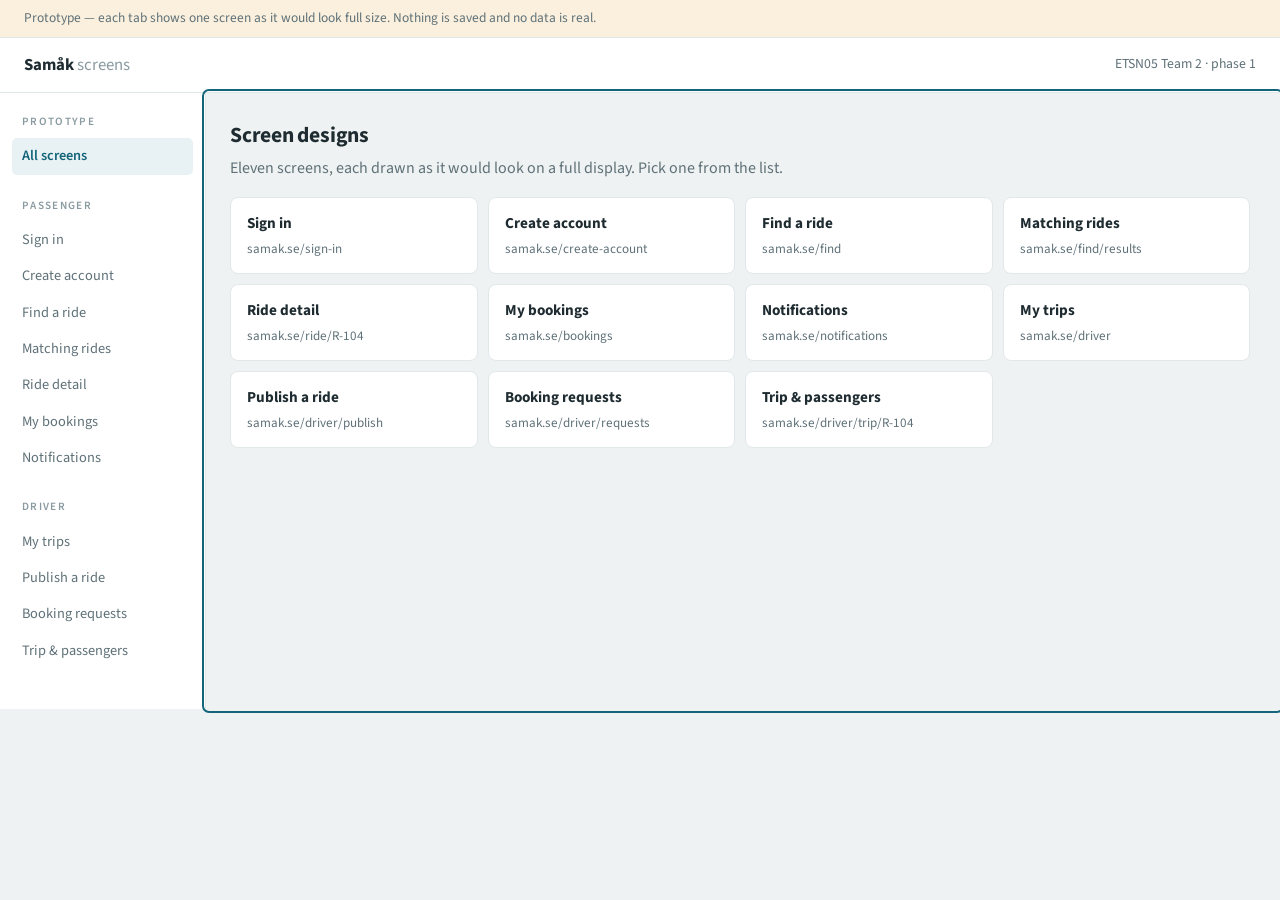
==== commit 83f3005f: "Drop browser chrome, make in-screen buttons navigate" ====
--- a/index.html
+++ b/index.html
@@ -3,13 +3,13 @@
 <head>
 <meta charset="utf-8">
 <meta name="viewport" content="width=device-width, initial-scale=1">
-<title>Samåk Prototype</title>
+<title>Samåk Screens</title>
 <link rel="preconnect" href="https://fonts.googleapis.com">
 <link rel="preconnect" href="https://fonts.gstatic.com" crossorigin>
 <link rel="stylesheet" href="https://fonts.googleapis.com/css2?family=Source+Sans+3:wght@400;600;700&family=IBM+Plex+Mono:wght@400&display=swap">
 <style>
 :root{
-  --ground:#F6F8F8;
+  --ground:#EFF2F2;
   --card:#FFFFFF;
   --ink:#1E2B30;
   --muted:#5F7178;
@@ -18,183 +18,132 @@
   --accent:#14657A;
   --accent-soft:#E8F1F3;
   --route:#C08219;
+  --route-soft:#FAF0DD;
   --ok:#2E6F4F;
   --ok-soft:#E5F0EA;
-  --warn-soft:#FAF0DD;
   --body:"Source Sans 3","Segoe UI",system-ui,sans-serif;
   --mono:"IBM Plex Mono",ui-monospace,Menlo,monospace;
   color-scheme:light;
 }
-
 *{box-sizing:border-box}
-
-body{
-  margin:0;
-  background:var(--ground);
-  color:var(--ink);
-  font:400 16px/1.55 var(--body);
-  -webkit-font-smoothing:antialiased;
-}
-
-h1,h2,h3{margin:0;font-weight:700;text-wrap:balance;letter-spacing:-.01em}
-h1{font-size:1.5rem}
-h2{font-size:1.05rem}
-h3{font-size:.95rem}
+body{margin:0;background:var(--ground);color:var(--ink);font:400 16px/1.55 var(--body);-webkit-font-smoothing:antialiased}
+h1,h2,h3{margin:0;font-weight:700;letter-spacing:-.01em;text-wrap:balance}
 p{margin:0}
 a{color:var(--accent)}
-
 :focus-visible{outline:2px solid var(--accent);outline-offset:2px;border-radius:3px}
-
-.num{font-family:var(--mono);font-variant-numeric:tabular-nums;font-size:.92em}
-
 .skip{position:absolute;left:-9999px;top:0;background:var(--accent);color:#fff;padding:10px 16px}
-.skip:focus{left:0;z-index:50}
-
-.note{
-  background:var(--warn-soft);
-  border-bottom:1px solid var(--line);
-  padding:8px 24px;
-  font-size:.84rem;
-  color:var(--muted);
-}
-
-.shell{display:grid;grid-template-columns:210px minmax(0,1fr)}
-
-.top{
-  grid-column:1/-1;
-  display:flex;align-items:center;justify-content:space-between;gap:16px;flex-wrap:wrap;
-  padding:14px 24px;
-  background:var(--card);
-  border-bottom:1px solid var(--line);
-}
+.skip:focus{left:0;z-index:60}
+
+/* ============ prototype chrome (outside the frames) ============ */
+
+.note{background:var(--route-soft);border-bottom:1px solid var(--line);padding:8px 24px;font-size:.84rem;color:var(--muted)}
+.shell{display:grid;grid-template-columns:206px minmax(0,1fr)}
+.top{grid-column:1/-1;display:flex;align-items:center;justify-content:space-between;gap:16px;flex-wrap:wrap;
+  padding:14px 24px;background:var(--card);border-bottom:1px solid var(--line)}
 .brand{font-weight:700;font-size:1.05rem;text-decoration:none;color:var(--ink)}
 .brand span{color:var(--faint);font-weight:400}
-.who{font-size:.88rem;color:var(--muted)}
-
-nav.rail{
-  background:var(--card);
-  border-right:1px solid var(--line);
-  padding:20px 12px 40px;
-}
+.top .meta{font-size:.86rem;color:var(--muted)}
+
+nav.rail{background:var(--card);border-right:1px solid var(--line);padding:20px 12px 40px}
 .rail-group+.rail-group{margin-top:22px}
-.rail-label{
-  display:block;padding:0 10px 8px;
-  font-size:.7rem;letter-spacing:.12em;text-transform:uppercase;color:var(--faint);font-weight:600;
-}
-.rail a{
-  display:block;padding:7px 10px;border-radius:5px;
-  color:var(--muted);text-decoration:none;font-size:.9rem;
-}
+.rail-label{display:block;padding:0 10px 8px;font-size:.7rem;letter-spacing:.12em;text-transform:uppercase;color:var(--faint);font-weight:600}
+.rail a{display:block;padding:7px 10px;border-radius:5px;color:var(--muted);text-decoration:none;font-size:.9rem}
 .rail a:hover{background:var(--ground);color:var(--ink)}
 .rail a[aria-current="page"]{background:var(--accent-soft);color:var(--accent);font-weight:600}
 
-main{padding:28px 24px 64px;min-width:0}
-.page{max-width:840px;display:flex;flex-direction:column;gap:18px}
-.head{display:flex;flex-direction:column;gap:5px}
-.head .sub{color:var(--muted)}
-.head-row{display:flex;align-items:flex-end;justify-content:space-between;gap:16px;flex-wrap:wrap}
-
-.card{
-  background:var(--card);border:1px solid var(--line);border-radius:8px;
-  padding:20px;display:flex;flex-direction:column;gap:14px;
-}
-.two{display:grid;grid-template-columns:repeat(auto-fit,minmax(260px,1fr));gap:14px}
-.row{display:flex;flex-wrap:wrap;gap:10px;align-items:center}
-.row.end{justify-content:flex-end}
-
-.btn{
-  font:600 .9rem/1 var(--body);border-radius:5px;padding:10px 15px;cursor:pointer;
-  text-decoration:none;display:inline-flex;align-items:center;border:1px solid transparent;
-}
-.btn.primary{background:var(--accent);color:#fff}
-.btn.plain{background:var(--card);color:var(--ink);border-color:var(--line)}
-.btn.plain:hover{border-color:var(--faint)}
-.btn.sm{padding:7px 11px;font-size:.82rem}
-
-.field{display:flex;flex-direction:column;gap:5px}
-.field label{font-size:.8rem;font-weight:600;color:var(--muted)}
-.input{
-  font:400 .95rem/1.4 var(--body);color:var(--ink);
-  background:var(--card);border:1px solid var(--line);border-radius:5px;
-  padding:10px 12px;width:100%;
-}
-.hint{font-size:.8rem;color:var(--faint)}
-
-.pick{display:grid;grid-template-columns:repeat(auto-fit,minmax(150px,1fr));gap:8px}
-.pick button{
-  border:1px solid var(--line);border-radius:5px;padding:11px 13px;background:var(--card);
-  cursor:pointer;text-align:left;display:flex;flex-direction:column;gap:2px;font:inherit;
-}
-.pick button[aria-pressed="true"]{border-color:var(--accent);background:var(--accent-soft)}
-.pick strong{font-size:.92rem}
-.pick span{font-size:.79rem;color:var(--muted)}
-
-.tag{
-  display:inline-flex;align-items:center;
-  font:600 .72rem/1 var(--body);padding:5px 9px;border-radius:999px;
-  background:var(--ground);color:var(--muted);
-}
-.tag.ok{background:var(--ok-soft);color:var(--ok)}
-.tag.seat{background:var(--warn-soft);color:#8A5C12;font-family:var(--mono)}
-
-/* route line */
-.route-wrap{overflow-x:auto}
-.route{
-  list-style:none;margin:0;padding:6px 0 0;
-  display:grid;grid-auto-flow:column;grid-auto-columns:minmax(88px,1fr);min-width:100%;
-}
-.stop{display:grid;grid-template-rows:auto 14px auto;justify-items:center;position:relative;padding:0 4px;text-align:center}
-.stop .t{font-family:var(--mono);font-size:.75rem;color:var(--muted)}
-.stop .d{width:9px;height:9px;border-radius:50%;background:var(--card);border:2px solid var(--line);align-self:center;z-index:1}
-.stop .n{font-size:.79rem;color:var(--muted);margin-top:3px}
-.stop::after{content:"";position:absolute;top:calc(50% - 1px);left:50%;right:-50%;height:2px;background:var(--line)}
-.stop:last-child::after{display:none}
-.stop.on .d{background:var(--route);border-color:var(--route)}
-.stop.on .n{color:var(--ink);font-weight:600}
-.stop.link::after{background:var(--route)}
-.route-key{font-size:.78rem;color:var(--faint);margin-top:8px}
-
-.ride{border:1px solid var(--line);border-radius:8px;background:var(--card);padding:16px 18px;display:flex;flex-direction:column;gap:11px}
-.ride-top{display:flex;justify-content:space-between;gap:14px;align-items:flex-start;flex-wrap:wrap}
-.driver{display:flex;align-items:center;gap:10px}
-.av{width:34px;height:34px;border-radius:50%;background:var(--accent-soft);color:var(--accent);display:grid;place-items:center;font-weight:600;font-size:.82rem;flex:none}
-.meta{font-size:.82rem;color:var(--muted)}
-.when{text-align:right}
-.when .t{font-family:var(--mono);font-size:1.05rem}
-.when .d{font-size:.78rem;color:var(--faint)}
-.ride-foot{display:flex;justify-content:space-between;align-items:center;gap:12px;flex-wrap:wrap}
-
-.tbl-wrap{overflow-x:auto}
-table{border-collapse:collapse;width:100%;font-size:.9rem}
-th{font-size:.72rem;letter-spacing:.08em;text-transform:uppercase;color:var(--faint);text-align:left;padding:0 12px 8px;border-bottom:1px solid var(--line);white-space:nowrap}
-td{padding:11px 12px;border-bottom:1px solid var(--line)}
-tr:last-child td{border-bottom:0}
-td.num,th.num{font-family:var(--mono);font-variant-numeric:tabular-nums}
-
-ul.list{list-style:none;margin:0;padding:0}
-ul.list li{display:flex;gap:12px;align-items:center;padding:12px 0;border-bottom:1px solid var(--line)}
-ul.list li:last-child{border-bottom:0}
-.body{flex:1;min-width:0;display:flex;flex-direction:column;gap:2px}
-.title{font-weight:600}
-.sub{font-size:.84rem;color:var(--muted)}
-
-a.notif{display:flex;gap:12px;flex:1;text-decoration:none;color:inherit;align-items:flex-start}
-a.notif:hover .title{color:var(--accent)}
-.dot{width:7px;height:7px;border-radius:50%;background:var(--route);margin-top:8px;flex:none}
-.dot.read{background:var(--line)}
-
-dl.kv{display:grid;grid-template-columns:minmax(110px,auto) 1fr;gap:8px 18px;font-size:.9rem;margin:0}
-dl.kv dt{color:var(--faint);font-size:.8rem;font-weight:600;padding-top:2px}
-dl.kv dd{margin:0}
-
-.grid{display:grid;grid-template-columns:repeat(auto-fill,minmax(215px,1fr));gap:10px}
-a.tile{
-  display:flex;flex-direction:column;gap:3px;text-decoration:none;color:inherit;
-  border:1px solid var(--line);border-radius:8px;background:var(--card);padding:14px 16px;
-}
-a.tile:hover{border-color:var(--accent)}
-a.tile strong{font-size:.95rem}
-a.tile span{font-size:.82rem;color:var(--muted)}
+main{padding:26px 24px 60px;min-width:0}
+.wrap{max-width:1020px;display:flex;flex-direction:column;gap:16px}
+.caption h1{font-size:1.35rem}
+.caption p{color:var(--muted);margin-top:4px;max-width:70ch}
+
+/* ============ the browser frame ============ */
+
+.frame{border:1px solid var(--line);border-radius:10px;overflow:hidden;background:var(--card);
+  box-shadow:0 1px 2px rgba(30,43,48,.05),0 14px 32px -22px rgba(30,43,48,.5)}
+.stage{position:relative;overflow:hidden;background:var(--ground)}
+.screen{width:1280px;height:820px;transform-origin:top left;overflow:hidden;background:#F6F8F8;
+  font-size:16px;color:var(--ink);display:flex;flex-direction:column}
+
+/* ============ inside the frame: the product itself ============ */
+
+.screen .bar{display:flex;align-items:center;justify-content:space-between;gap:24px;
+  padding:0 32px;height:62px;background:#fff;border-bottom:1px solid var(--line);flex:none}
+.screen .logo{font-weight:700;font-size:19px;letter-spacing:-.02em}
+.screen .menu{display:flex;gap:26px;margin-left:14px}
+.screen .menu a{color:var(--muted);text-decoration:none;font-size:15px;padding:4px 0;border-bottom:2px solid transparent}
+.screen .menu a.here{color:var(--ink);font-weight:600;border-bottom-color:var(--accent)}
+.screen .barleft{display:flex;align-items:center}
+.screen .me{display:flex;align-items:center;gap:9px;font-size:14px;color:var(--muted)}
+
+.screen .body{flex:1;overflow:hidden;padding:32px}
+.screen .col{max-width:880px;margin:0 auto;display:flex;flex-direction:column;gap:20px}
+.screen .col.wide{max-width:1040px}
+
+.screen .ph{display:flex;align-items:flex-end;justify-content:space-between;gap:18px}
+.screen .ph h2{font-size:26px}
+.screen .ph .s{color:var(--muted);font-size:15px;margin-top:3px}
+
+.screen .box{background:#fff;border:1px solid var(--line);border-radius:9px;padding:22px;display:flex;flex-direction:column;gap:16px}
+.screen .split{display:grid;grid-template-columns:1fr 1fr;gap:18px}
+.screen .r{display:flex;gap:12px;align-items:center;flex-wrap:wrap}
+.screen .r.end{justify-content:flex-end}
+
+.screen .f{display:flex;flex-direction:column;gap:6px}
+.screen .f label{font-size:13px;font-weight:600;color:var(--muted)}
+.screen .in{border:1px solid var(--line);border-radius:6px;padding:11px 13px;font-size:15px;background:#fff;color:var(--ink)}
+.screen .in.soft{color:var(--faint)}
+.screen .hint{font-size:13px;color:var(--faint)}
+.screen .grid3{display:grid;grid-template-columns:1fr 1fr 1fr;gap:14px}
+.screen .grid2{display:grid;grid-template-columns:1fr 1fr;gap:14px}
+
+.screen a{text-decoration:none}
+.screen .b{display:inline-flex;cursor:pointer;align-items:center;border-radius:6px;padding:11px 18px;font-size:15px;font-weight:600}
+.screen .b.pri{background:var(--accent);color:#fff}
+.screen .b.sec{background:#fff;color:var(--ink);border:1px solid var(--line)}
+.screen .b.sm{padding:8px 13px;font-size:13.5px}
+
+.screen .chip{display:inline-flex;align-items:center;border-radius:999px;padding:5px 11px;font-size:12.5px;font-weight:600;background:var(--ground);color:var(--muted)}
+.screen .chip.ok{background:var(--ok-soft);color:var(--ok)}
+.screen .chip.warn{background:var(--route-soft);color:#8A5C12}
+
+.screen .av{width:36px;height:36px;border-radius:50%;background:var(--accent-soft);color:var(--accent);
+  display:grid;place-items:center;font-weight:600;font-size:14px;flex:none}
+.screen .av.sm{width:30px;height:30px;font-size:12px}
+
+.screen .rt{list-style:none;margin:0;padding:4px 0 0;display:grid;grid-auto-flow:column;grid-auto-columns:1fr}
+.screen .rt li{display:grid;grid-template-rows:auto 14px auto;justify-items:center;position:relative;text-align:center}
+.screen .rt .t{font-family:var(--mono);font-size:12.5px;color:var(--muted)}
+.screen .rt .d{width:10px;height:10px;border-radius:50%;background:#fff;border:2px solid var(--line);align-self:center;z-index:1}
+.screen .rt .n{font-size:13.5px;color:var(--muted);margin-top:4px}
+.screen .rt li::after{content:"";position:absolute;top:calc(50% - 1px);left:50%;right:-50%;height:2px;background:var(--line)}
+.screen .rt li:last-child::after{display:none}
+.screen .rt li.on .d{background:var(--route);border-color:var(--route)}
+.screen .rt li.on .n{color:var(--ink);font-weight:600}
+.screen .rt li.lk::after{background:var(--route)}
+
+.screen table{border-collapse:collapse;width:100%;font-size:14.5px}
+.screen th{font-size:11.5px;letter-spacing:.08em;text-transform:uppercase;color:var(--faint);
+  text-align:left;padding:0 12px 9px;border-bottom:1px solid var(--line);white-space:nowrap}
+.screen td{padding:12px;border-bottom:1px solid var(--line)}
+.screen tr:last-child td{border-bottom:0}
+.screen td.m,.screen th.m{font-family:var(--mono);font-variant-numeric:tabular-nums}
+
+.screen ul.l{list-style:none;margin:0;padding:0}
+.screen ul.l li{display:flex;gap:14px;align-items:center;padding:13px 0;border-bottom:1px solid var(--line)}
+.screen ul.l li:last-child{border-bottom:0}
+.screen .tx{flex:1;min-width:0;display:flex;flex-direction:column;gap:2px;color:inherit}
+.screen a.tx:hover .tt{color:var(--accent)}
+.screen .tt{font-weight:600;font-size:15px}
+.screen .ss{font-size:13.5px;color:var(--muted)}
+.screen .dot{width:7px;height:7px;border-radius:50%;background:var(--route);flex:none}
+.screen .dot.off{background:var(--line)}
+
+/* auth screens: full-bleed, centred */
+.screen.auth{background:#F1F5F5;align-items:center;justify-content:center;padding:0}
+.screen.auth .pane{width:440px;display:flex;flex-direction:column;gap:18px}
+.screen.auth .pane.wide{width:720px}
+.screen.auth .mark{text-align:center;font-weight:700;font-size:24px;letter-spacing:-.02em}
+.screen.auth .mark span{display:block;font-size:14px;font-weight:400;color:var(--muted);margin-top:4px}
 
 @media (max-width:820px){
   .shell{grid-template-columns:minmax(0,1fr)}
@@ -203,7 +152,7 @@
   .rail-group{display:flex;align-items:center;gap:6px}
   .rail-label{padding:0 4px 0 0;white-space:nowrap}
   .rail a{white-space:nowrap}
-  main{padding:22px 16px 48px}
+  main{padding:20px 16px 44px}
   .note{padding:8px 16px}
 }
 </style>
@@ -211,13 +160,12 @@
 <body>
 
 <a class="skip" href="#main">Skip to content</a>
-
-<div class="note">Prototype — navigation and layout only. Nothing is saved and no data is real.</div>
+<div class="note">Prototype — each tab shows one screen as it would look full size. Nothing is saved and no data is real.</div>
 
 <div class="shell">
   <header class="top">
-    <a class="brand" href="#/">Samåk <span>prototype</span></a>
-    <span class="who">Signed in as Amelia Ek</span>
+    <a class="brand" href="#/">Samåk <span>screens</span></a>
+    <span class="meta">ETSN05 Team 2 · phase 1</span>
   </header>
   <nav class="rail" id="rail" aria-label="Screens"></nav>
   <main id="main" tabindex="-1"></main>
@@ -227,81 +175,68 @@
 (function () {
 
   var esc = function (s) {
-    return String(s == null ? '' : s)
-      .replace(/&/g, '&amp;').replace(/</g, '&lt;').replace(/>/g, '&gt;').replace(/"/g, '&quot;');
+    return String(s == null ? '' : s).replace(/&/g, '&amp;').replace(/</g, '&lt;')
+      .replace(/>/g, '&gt;').replace(/"/g, '&quot;');
   };
 
-  /* ---------- data ---------- */
-
-  var RIDES = {
-    'R-104': {
-      id: 'R-104', name: 'Erik Hovander', initials: 'EH', car: 'Volvo V60',
-      date: 'Sat 13 Sep', seatsFree: 2, seatsTotal: 3,
-      stops: [
-        { n: 'Malmö C', t: '07:40' }, { n: 'Lomma', t: '07:56' }, { n: 'Bjärred', t: '08:04' },
-        { n: 'Landskrona', t: '08:19' }, { n: 'Helsingborg', t: '08:41' }
-      ]
-    },
-    'R-118': {
-      id: 'R-118', name: 'Nina Aronsson', initials: 'NA', car: 'VW ID.4',
-      date: 'Sat 13 Sep', seatsFree: 2, seatsTotal: 4,
-      stops: [
-        { n: 'Malmö C', t: '08:10' }, { n: 'Lund C', t: '08:28' }, { n: 'Eslöv', t: '08:47' },
-        { n: 'Höör', t: '09:02' }, { n: 'Hässleholm', t: '09:24' }
-      ]
-    },
-    'R-131': {
-      id: 'R-131', name: 'Sanna Tell', initials: 'ST', car: 'Kia Ceed',
-      date: 'Sat 13 Sep', seatsFree: 1, seatsTotal: 4,
-      stops: [
-        { n: 'Malmö C', t: '07:15' }, { n: 'Lomma', t: '07:31' },
-        { n: 'Bjärred', t: '07:39' }, { n: 'Landskrona', t: '07:58' }
-      ]
-    }
-  };
-
-  /* ---------- pieces ---------- */
-
-  function head(title, sub, actions) {
-    return '<div class="head"><div class="head-row"><div class="head">' +
-      '<h1>' + title + '</h1>' + (sub ? '<p class="sub">' + sub + '</p>' : '') +
-      '</div>' + (actions ? '<div class="row">' + actions + '</div>' : '') + '</div></div>';
-  }
-
-  function route(stops, from, to) {
+  var STOPS = [
+    { n: 'Malmö C', t: '07:40' }, { n: 'Lomma', t: '07:56' }, { n: 'Bjärred', t: '08:04' },
+    { n: 'Landskrona', t: '08:19' }, { n: 'Helsingborg', t: '08:41' }
+  ];
+  var STOPS_B = [
+    { n: 'Malmö C', t: '08:10' }, { n: 'Lund C', t: '08:28' }, { n: 'Eslöv', t: '08:47' },
+    { n: 'Höör', t: '09:02' }, { n: 'Hässleholm', t: '09:24' }
+  ];
+  var STOPS_C = [
+    { n: 'Malmö C', t: '07:15' }, { n: 'Lomma', t: '07:31' },
+    { n: 'Bjärred', t: '07:39' }, { n: 'Landskrona', t: '07:58' }
+  ];
+
+  function rt(stops, from, to) {
     var a = -1, b = -1;
     stops.forEach(function (s, i) { if (s.n === from) a = i; if (s.n === to) b = i; });
-    var items = stops.map(function (s, i) {
-      var c = 'stop';
-      if (a > -1 && i >= a && i <= b) c += ' on';
-      if (a > -1 && i >= a && i < b) c += ' link';
-      return '<li class="' + c + '"><span class="t">' + esc(s.t) + '</span>' +
+    return '<ol class="rt">' + stops.map(function (s, i) {
+      var c = [];
+      if (a > -1 && i >= a && i <= b) c.push('on');
+      if (a > -1 && i >= a && i < b) c.push('lk');
+      return '<li class="' + c.join(' ') + '"><span class="t">' + esc(s.t) + '</span>' +
         '<span class="d"></span><span class="n">' + esc(s.n) + '</span></li>';
-    }).join('');
-    var key = (a > -1 && !(a === 0 && b === stops.length - 1))
-      ? '<p class="route-key">Highlighted: your part of the trip, ' + esc(from) + ' to ' + esc(to) + '.</p>' : '';
-    return '<div class="route-wrap"><ol class="route">' + items + '</ol></div>' + key;
-  }
-
-  function seats(free, total) {
-    return '<span class="tag ' + (free ? 'ok' : '') + '">' + free + ' of ' + total + ' seats free</span>';
-  }
-
-  function rideCard(r, from, to, href) {
-    var last = r.stops[r.stops.length - 1];
-    return '<article class="ride">' +
-      '<div class="ride-top"><div class="driver"><span class="av">' + esc(r.initials) + '</span>' +
-      '<div><div class="title">' + esc(r.name) + '</div>' +
-      '<div class="meta">' + esc(r.car) + '</div></div></div>' +
-      '<div class="when"><div class="t">' + esc(r.stops[0].t) + '–' + esc(last.t) + '</div>' +
-      '<div class="d">' + esc(r.date) + '</div></div></div>' +
-      route(r.stops, from, to) +
-      '<div class="ride-foot">' + seats(r.seatsFree, r.seatsTotal) +
-      (href ? '<a class="btn plain sm" href="' + href + '">View ride</a>' : '') + '</div>' +
-      '</article>';
-  }
-
-  function page(parts) { return '<div class="page">' + parts.join('') + '</div>'; }
+    }).join('') + '</ol>';
+  }
+
+  /* the product's own chrome, drawn inside the frame */
+  function app(active, role, content) {
+    var items = role === 'driver'
+      ? [['My trips', 'trips', '#/driver'], ['Publish a ride', 'publish', '#/publish'],
+         ['Requests', 'requests', '#/requests']]
+      : [['Find a ride', 'find', '#/find'], ['My bookings', 'bookings', '#/bookings'],
+         ['Notifications', 'notif', '#/notifications']];
+    return '<header class="bar"><div class="barleft"><span class="logo">Samåk</span>' +
+      '<nav class="menu">' + items.map(function (i) {
+        return '<a href="' + i[2] + '" class="' + (i[1] === active ? 'here' : '') + '">' +
+          esc(i[0]) + '</a>';
+      }).join('') + '</nav></div>' +
+      '<span class="me"><span class="av sm">AE</span>Amelia Ek</span></header>' +
+      '<div class="body">' + content + '</div>';
+  }
+
+  function ph(title, sub, right) {
+    return '<div class="ph"><div><h2>' + title + '</h2>' +
+      (sub ? '<div class="s">' + sub + '</div>' : '') + '</div>' +
+      (right ? '<div class="r">' + right + '</div>' : '') + '</div>';
+  }
+
+  function ride(name, initials, car, times, date, seats, stops, from, to) {
+    return '<div class="box">' +
+      '<div class="ph"><div class="r"><span class="av">' + esc(initials) + '</span>' +
+      '<div><div class="tt">' + esc(name) + '</div><div class="ss">' + esc(car) + '</div></div></div>' +
+      '<div style="text-align:right"><div style="font-family:var(--mono);font-size:17px">' + esc(times) + '</div>' +
+      '<div class="ss">' + esc(date) + '</div></div></div>' +
+      rt(stops, from, to) +
+      '<div class="ph"><span class="chip ok">' + esc(seats) + '</span>' +
+      '<a class="b sec sm" href="#/ride">View ride</a></div>' +
+      '</div>';
+  }
 
   /* ---------- screens ---------- */
 
@@ -309,281 +244,295 @@
   function screen(s) { SCREENS.push(s); }
 
   screen({
-    path: '#/', group: 'Prototype', label: 'Start', render: function () {
-      var tiles = SCREENS.filter(function (s) { return s.path !== '#/'; }).map(function (s) {
-        return '<a class="tile" href="' + s.path + '"><strong>' + esc(s.label) + '</strong>' +
-          '<span>' + esc(s.blurb || '') + '</span></a>';
+    path: '#/', group: 'Prototype', label: 'All screens',
+    title: 'Screen designs',
+    lede: 'Eleven screens, each shown as it would look on a full display. Pick one from the list to see it.',
+    index: true
+  });
+
+  screen({
+    path: '#/signin', group: 'Passenger', label: 'Sign in', url: 'samak.se/sign-in',
+    title: 'Sign in', lede: 'One sign-in for both roles. Where you land after depends on the role on your account.',
+    auth: true,
+    render: function () {
+      return '<div class="pane">' +
+        '<div class="mark">Samåk<span>Share the ride, split the drive</span></div>' +
+        '<div class="box">' +
+          '<div class="f"><label>E-mail</label><div class="in">amelia.ek@example.se</div></div>' +
+          '<div class="f"><label>Password</label><div class="in">••••••••••</div></div>' +
+          '<a class="b pri" href="#/find" style="justify-content:center">Sign in</a>' +
+          '<div class="ss" style="text-align:center">New here? <a href="#/signup" style="color:var(--accent);font-weight:600">Create an account</a></div>' +
+        '</div>' +
+      '</div>';
+    }
+  });
+
+  screen({
+    path: '#/signup', group: 'Passenger', label: 'Create account', url: 'samak.se/create-account',
+    title: 'Create account', lede: 'Registration asks how you intend to use it — driver, passenger or both. The role lives on the account, not on two separate logins.',
+    auth: true,
+    render: function () {
+      return '<div class="pane wide">' +
+        '<div class="mark">Create your account</div>' +
+        '<div class="box">' +
+          '<div class="grid2">' +
+            '<div class="f"><label>Full name</label><div class="in">Amelia Ek</div></div>' +
+            '<div class="f"><label>E-mail</label><div class="in">amelia.ek@example.se</div></div>' +
+            '<div class="f"><label>Password</label><div class="in">••••••••••</div></div>' +
+            '<div class="f"><label>Home location</label><div class="in">Lund C</div>' +
+            '<span class="hint">Chosen from the list of locations.</span></div>' +
+          '</div>' +
+          '<div class="f"><label>How will you use Samåk?</label>' +
+            '<div class="grid3">' +
+              '<div class="in" style="text-align:center">Passenger</div>' +
+              '<div class="in" style="text-align:center">Driver</div>' +
+              '<div class="in" style="text-align:center;border-color:var(--accent);background:var(--accent-soft);color:var(--accent);font-weight:600">Both</div>' +
+            '</div>' +
+          '</div>' +
+          '<div class="r end"><a class="b sec" href="#/signin">Cancel</a><a class="b pri" href="#/find">Create account</a></div>' +
+        '</div>' +
+      '</div>';
+    }
+  });
+
+  screen({
+    path: '#/find', group: 'Passenger', label: 'Find a ride', url: 'samak.se/find',
+    title: 'Find a ride', lede: 'The search. Locations come from a maintained list rather than free text, because matching depends on knowing where each one sits along a route.',
+    render: function () {
+      return app('find', 'passenger',
+        '<div class="col">' +
+          ph('Where are you going?', 'Saturday 13 September') +
+          '<div class="box">' +
+            '<div class="grid2">' +
+              '<div class="f"><label>From</label><div class="in">Malmö C</div></div>' +
+              '<div class="f"><label>To</label><div class="in">Helsingborg</div></div>' +
+            '</div>' +
+            '<div class="grid3">' +
+              '<div class="f"><label>Date</label><div class="in">13 Sep 2026</div></div>' +
+              '<div class="f"><label>Earliest departure</label><div class="in">07:00</div></div>' +
+              '<div class="f"><label>Seats</label><div class="in">1</div></div>' +
+            '</div>' +
+            '<div class="ph"><span class="hint">Rides that cover part of the way are included.</span>' +
+            '<a class="b pri" href="#/results">Search</a></div>' +
+          '</div>' +
+          '<div class="box"><div class="tt">Recent</div>' +
+            '<ul class="l">' +
+              '<li><div class="tx"><span class="tt">Lund C → Höör</span>' +
+              '<span class="ss">Sun 14 Sep · 1 seat</span></div><a class="b sec sm" href="#/results">Search again</a></li>' +
+              '<li><div class="tx"><span class="tt">Malmö C → Lund C</span>' +
+              '<span class="ss">Fri 5 Sep · 1 seat</span></div><a class="b sec sm" href="#/results">Search again</a></li>' +
+            '</ul>' +
+          '</div>' +
+        '</div>');
+    }
+  });
+
+  screen({
+    path: '#/results', group: 'Passenger', label: 'Matching rides', url: 'samak.se/find/results',
+    title: 'Matching rides', lede: 'Full matches and rides that only cover part of the journey, in one list. The amber section of each line is the part you would be in the car.',
+    render: function () {
+      return app('find', 'passenger',
+        '<div class="col wide">' +
+          ph('Malmö C to Helsingborg', 'Sat 13 Sep, from 07:00, 1 seat · 3 rides',
+            '<a class="b sec sm" href="#/find">Change search</a>') +
+          ride('Erik Hovander', 'EH', 'Volvo V60', '07:40–08:41', 'Sat 13 Sep',
+            '2 of 3 seats free', STOPS, 'Malmö C', 'Helsingborg') +
+          ride('Sanna Tell', 'ST', 'Kia Ceed', '07:15–07:58', 'Sat 13 Sep',
+            '1 of 4 seats free', STOPS_C, 'Malmö C', 'Landskrona') +
+          ride('Nina Aronsson', 'NA', 'VW ID.4', '08:10–09:24', 'Sat 13 Sep',
+            '2 of 4 seats free', STOPS_B, 'Malmö C', 'Lund C') +
+        '</div>');
+    }
+  });
+
+  screen({
+    path: '#/ride', group: 'Passenger', label: 'Ride detail', url: 'samak.se/ride/R-104',
+    title: 'Ride detail and booking', lede: 'The whole route with times, who is already in the car, and the seat request. Boarding and alighting stop are chosen here, which is what creates a partial booking.',
+    render: function () {
+      return app('find', 'passenger',
+        '<div class="col wide">' +
+          ph('Malmö C to Helsingborg', 'Saturday 13 September, departs 07:40',
+            '<a class="b sec sm" href="#/results">Back to results</a>') +
+          '<div class="box">' +
+            '<div class="ph"><div class="r"><span class="av">EH</span>' +
+            '<div><div class="tt">Erik Hovander</div><div class="ss">Volvo V60 · 37 trips</div></div></div>' +
+            '<span class="chip ok">2 of 3 seats free</span></div>' +
+            rt(STOPS, 'Malmö C', 'Helsingborg') +
+          '</div>' +
+          '<div class="split">' +
+            '<div class="box"><div class="tt">Book a seat</div>' +
+              '<div class="grid2">' +
+                '<div class="f"><label>Get on at</label><div class="in">Malmö C · 07:40</div></div>' +
+                '<div class="f"><label>Get off at</label><div class="in">Helsingborg · 08:41</div></div>' +
+              '</div>' +
+              '<div class="f"><label>Seats</label><div class="in">1</div></div>' +
+              '<div class="r end"><a class="b pri" href="#/bookings">Request seat</a></div>' +
+              '<span class="hint">The driver accepts or declines. You get a notification either way.</span>' +
+            '</div>' +
+            '<div class="box"><div class="tt">Who else is coming</div>' +
+              '<ul class="l">' +
+                '<li><span class="av">TÅ</span><div class="tx"><span class="tt">Tove Åkesson</span>' +
+                '<span class="ss">Malmö C → Landskrona</span></div><span class="chip ok">Confirmed</span></li>' +
+              '</ul>' +
+              '<div class="ss">Non-smoking. Small bags only — the boot has a bike rack.</div>' +
+            '</div>' +
+          '</div>' +
+        '</div>');
+    }
+  });
+
+  screen({
+    path: '#/bookings', group: 'Passenger', label: 'My bookings', url: 'samak.se/bookings',
+    title: 'My bookings', lede: 'Upcoming trips and the history behind them. History is what makes the usage figures in the final report possible, so it is not optional.',
+    render: function () {
+      function rows(list) {
+        return list.map(function (b) {
+          return '<tr><td>' + esc(b[0]) + '</td><td class="m">' + esc(b[1]) + '</td>' +
+            '<td>' + esc(b[2]) + '</td><td>' + b[3] + '</td>' +
+            '<td style="text-align:right">' + (b[4] ? '<a class="b sec sm" href="#/bookings">Cancel</a>' : '') + '</td></tr>';
+        }).join('');
+      }
+      return app('bookings', 'passenger',
+        '<div class="col wide">' +
+          ph('My bookings', null, '<a class="b pri sm" href="#/find">Find a ride</a>') +
+          '<div class="box"><div class="tt">Upcoming</div><table>' +
+            '<thead><tr><th>Trip</th><th class="m">Departs</th><th>Driver</th><th>State</th><th></th></tr></thead>' +
+            '<tbody>' + rows([
+              ['Malmö C → Helsingborg', 'Sat 13 Sep 07:40', 'Erik Hovander', '<span class="chip warn">Awaiting driver</span>', 1],
+              ['Lund C → Höör', 'Sun 14 Sep 08:28', 'Nina Aronsson', '<span class="chip ok">Confirmed</span>', 1]
+            ]) + '</tbody></table></div>' +
+          '<div class="box"><div class="tt">Past</div><table>' +
+            '<thead><tr><th>Trip</th><th class="m">Departed</th><th>Driver</th><th>State</th><th></th></tr></thead>' +
+            '<tbody>' + rows([
+              ['Malmö C → Lund C', 'Fri 5 Sep 17:05', 'Nina Aronsson', '<span class="chip">Completed</span>', 0],
+              ['Landskrona → Helsingborg', 'Tue 2 Sep 07:15', 'Erik Hovander', '<span class="chip">Cancelled</span>', 0]
+            ]) + '</tbody></table></div>' +
+        '</div>');
+    }
+  });
+
+  screen({
+    path: '#/notifications', group: 'Passenger', label: 'Notifications', url: 'samak.se/notifications',
+    title: 'Notifications', lede: 'Every entry opens the ride, booking or trip it refers to. That only works if each notification type has a destination, so the type list and the route list have to be written together.',
+    render: function () {
+      var items = [
+        [1, 'Erik Hovander accepted your seat request', 'Malmö C → Helsingborg, Sat 13 Sep 07:40. Pickup outside the north entrance.', '12 min ago', '#/ride'],
+        [1, 'A passenger joined your trip', 'Oskar Lejon booked Lomma → Landskrona.', '40 min ago', '#/trip'],
+        [1, 'Departure time changed', 'Your ride to Hässleholm now leaves Malmö C at 08:10.', '3 h ago', '#/ride'],
+        [0, 'Trip completed', 'Rate your ride with Nina Aronsson, Malmö C → Lund C.', 'Fri 5 Sep', '#/bookings'],
+        [0, 'Booking cancelled by driver', 'Landskrona → Helsingborg on Tue 2 Sep was cancelled.', 'Mon 1 Sep', '#/bookings']
+      ].map(function (n) {
+        return '<li><span class="dot' + (n[0] ? '' : ' off') + '"></span>' +
+          '<a class="tx" href="' + n[4] + '"><span class="tt">' + esc(n[1]) + '</span>' +
+          '<span class="ss">' + esc(n[2]) + '</span></a>' +
+          '<span class="ss" style="white-space:nowrap">' + esc(n[3]) + '</span></li>';
       }).join('');
-      return page([
-        head('Carpooling prototype',
-          'Twelve screens covering the main passenger and driver flows. Links navigate; nothing else works.'),
-        '<div class="grid">' + tiles + '</div>'
-      ]);
-    }
-  });
-
-  screen({
-    path: '#/signin', group: 'Passenger', label: 'Sign in', blurb: 'One sign-in for both roles.',
-    render: function () {
-      return page([
-        head('Sign in'),
-        '<div class="card" style="max-width:420px">' +
-          '<div class="field"><label for="e">E-mail</label>' +
-          '<input class="input" id="e" type="email" value="amelia.ek@example.se"></div>' +
-          '<div class="field"><label for="p">Password</label>' +
-          '<input class="input" id="p" type="password" value="password"></div>' +
-          '<div class="row end"><a class="btn plain" href="#/signup">Create account</a>' +
-          '<a class="btn primary" href="#/search">Sign in</a></div>' +
-        '</div>'
-      ]);
-    }
-  });
-
-  screen({
-    path: '#/signup', group: 'Passenger', label: 'Create account', blurb: 'Name, e-mail and how you will use it.',
-    render: function () {
-      return page([
-        head('Create account'),
-        '<div class="two">' +
-          '<div class="card">' +
-            '<div class="field"><label for="n">Full name</label>' +
-            '<input class="input" id="n" type="text" value="Amelia Ek"></div>' +
-            '<div class="field"><label for="m">E-mail</label>' +
-            '<input class="input" id="m" type="email" value="amelia.ek@example.se"></div>' +
-            '<div class="field"><label for="w">Password</label>' +
-            '<input class="input" id="w" type="password" value="password"></div>' +
-            '<div class="field"><label for="h">Home location</label>' +
-            '<select class="input" id="h"><option>Malmö C</option><option selected>Lund C</option>' +
-            '<option>Landskrona</option><option>Helsingborg</option></select>' +
-            '<span class="hint">Picked from a list, not typed.</span></div>' +
-          '</div>' +
-          '<div class="card">' +
-            '<h2>How will you use it?</h2>' +
-            '<div class="pick">' +
-              '<button type="button" aria-pressed="false"><strong>Passenger</strong><span>Book seats.</span></button>' +
-              '<button type="button" aria-pressed="false"><strong>Driver</strong><span>Offer seats.</span></button>' +
-              '<button type="button" aria-pressed="true"><strong>Both</strong><span>Switch any time.</span></button>' +
+      return app('notif', 'passenger',
+        '<div class="col">' +
+          ph('Notifications', '3 unread', '<a class="b sec sm" href="#/notifications">Mark all as read</a>') +
+          '<div class="box"><ul class="l">' + items + '</ul></div>' +
+        '</div>');
+    }
+  });
+
+  screen({
+    path: '#/driver', group: 'Driver', label: 'My trips', url: 'samak.se/driver',
+    title: 'Driver home', lede: 'What a driver sees first: today at the top, with anything waiting for an answer surfaced before the detail.',
+    render: function () {
+      return app('trips', 'driver',
+        '<div class="col wide">' +
+          ph('Your trips', 'Driving as Amelia Ek', '<a class="b pri sm" href="#/publish">Publish a ride</a>') +
+          '<div class="box">' +
+            '<div class="ph"><div><div class="tt">Saturday 13 September</div>' +
+            '<div class="ss">Malmö C → Helsingborg, departs 07:40</div></div>' +
+            '<span class="chip warn">2 requests waiting</span></div>' +
+            rt(STOPS) +
+            '<div class="ph"><span class="chip ok">1 of 3 seats free</span>' +
+            '<span class="r"><a class="b sec sm" href="#/trip">Trip detail</a>' +
+            '<a class="b pri sm" href="#/requests">Answer requests</a></span></div>' +
+          '</div>' +
+          '<div class="box"><div class="tt">Later this week</div>' +
+            '<ul class="l">' +
+              '<li><div class="tx"><span class="tt">Lund C → Ystad</span>' +
+              '<span class="ss">Sun 14 Sep 16:20 · 3 seats free · no requests</span></div>' +
+              '<a class="b sec sm" href="#/trip">Open</a></li>' +
+              '<li><div class="tx"><span class="tt">Malmö C → Lund C</span>' +
+              '<span class="ss">Mon 15 Sep 07:50 · 2 seats free · 1 passenger</span></div>' +
+              '<a class="b sec sm" href="#/trip">Open</a></li>' +
+            '</ul>' +
+          '</div>' +
+        '</div>');
+    }
+  });
+
+  screen({
+    path: '#/publish', group: 'Driver', label: 'Publish a ride', url: 'samak.se/driver/publish',
+    title: 'Publish a ride', lede: 'The stops between origin and destination are the point of this screen. Without them nobody can ever join halfway.',
+    render: function () {
+      return app('publish', 'driver',
+        '<div class="col wide">' +
+          ph('Publish a ride') +
+          '<div class="split">' +
+            '<div class="box">' +
+              '<div class="grid2">' +
+                '<div class="f"><label>From</label><div class="in">Malmö C</div></div>' +
+                '<div class="f"><label>To</label><div class="in">Helsingborg</div></div>' +
+              '</div>' +
+              '<div class="f"><label>Stops along the way</label>' +
+                '<div class="grid3">' +
+                  '<div class="in" style="text-align:center;border-color:var(--accent);background:var(--accent-soft);color:var(--accent);font-weight:600">Lomma</div>' +
+                  '<div class="in" style="text-align:center;border-color:var(--accent);background:var(--accent-soft);color:var(--accent);font-weight:600">Bjärred</div>' +
+                  '<div class="in" style="text-align:center;border-color:var(--accent);background:var(--accent-soft);color:var(--accent);font-weight:600">Landskrona</div>' +
+                '</div>' +
+                '<span class="hint">Offered from the route Malmö C and Helsingborg both sit on.</span>' +
+              '</div>' +
+              '<div class="grid3">' +
+                '<div class="f"><label>Date</label><div class="in">13 Sep 2026</div></div>' +
+                '<div class="f"><label>Departure</label><div class="in">07:40</div></div>' +
+                '<div class="f"><label>Free seats</label><div class="in">3</div></div>' +
+              '</div>' +
+              '<div class="f"><label>Note for passengers</label>' +
+              '<div class="in soft">Non-smoking. Small bags only.</div></div>' +
+              '<div class="r end"><a class="b sec" href="#/driver">Save draft</a><a class="b pri" href="#/trip">Publish</a></div>' +
             '</div>' +
-            '<div class="row end"><a class="btn primary" href="#/search">Create account</a></div>' +
-          '</div>' +
-        '</div>'
-      ]);
-    }
-  });
-
-  screen({
-    path: '#/search', group: 'Passenger', label: 'Find a ride', blurb: 'From, to, date and seats.',
-    render: function () {
-      return page([
-        head('Find a ride'),
-        '<div class="card">' +
-          '<div class="two">' +
-            '<div class="field"><label for="f">From</label><select class="input" id="f">' +
-            '<option selected>Malmö C</option><option>Lund C</option><option>Lomma</option></select></div>' +
-            '<div class="field"><label for="t">To</label><select class="input" id="t">' +
-            '<option selected>Helsingborg</option><option>Landskrona</option><option>Hässleholm</option></select></div>' +
-            '<div class="field"><label for="d">Date</label><input class="input" id="d" type="date" value="2026-09-13"></div>' +
-            '<div class="field"><label for="ti">Earliest departure</label><input class="input" id="ti" type="time" value="07:00"></div>' +
-            '<div class="field"><label for="s">Seats</label><select class="input" id="s">' +
-            '<option selected>1</option><option>2</option></select></div>' +
-            '<div class="field"><label for="pp">Partial trips</label><select class="input" id="pp">' +
-            '<option selected>Include rides going part of the way</option>' +
-            '<option>Only rides all the way</option></select></div>' +
-          '</div>' +
-          '<div class="row end"><a class="btn primary" href="#/results">Search</a></div>' +
-        '</div>'
-      ]);
-    }
-  });
-
-  screen({
-    path: '#/results', group: 'Passenger', label: 'Matching rides', blurb: 'Full and partial matches.',
-    render: function () {
-      return page([
-        head('Malmö C to Helsingborg', 'Sat 13 Sep, from 07:00, 1 seat. Three rides match.',
-          '<a class="btn plain sm" href="#/search">Change search</a>'),
-        rideCard(RIDES['R-104'], 'Malmö C', 'Helsingborg', '#/ride'),
-        rideCard(RIDES['R-131'], 'Malmö C', 'Landskrona', '#/ride'),
-        rideCard(RIDES['R-118'], 'Malmö C', 'Lund C', '#/ride')
-      ]);
-    }
-  });
-
-  screen({
-    path: '#/ride', group: 'Passenger', label: 'Ride detail', blurb: 'Route, driver and the seat request.',
-    render: function () {
-      var r = RIDES['R-104'];
-      return page([
-        head('Malmö C to Helsingborg', 'Sat 13 Sep, departs 07:40.',
-          '<a class="btn plain sm" href="#/results">Back to results</a>'),
-        '<div class="card">' +
-          '<div class="ride-top"><div class="driver"><span class="av">EH</span>' +
-          '<div><div class="title">Erik Hovander</div><div class="meta">Volvo V60</div></div></div>' +
-          seats(r.seatsFree, r.seatsTotal) + '</div>' +
-          route(r.stops, 'Malmö C', 'Helsingborg') +
-        '</div>',
-        '<div class="two">' +
-          '<div class="card"><h2>Book a seat</h2>' +
-            '<div class="field"><label for="on">Get on at</label><select class="input" id="on">' +
-            r.stops.map(function (s, i) {
-              return '<option' + (i === 0 ? ' selected' : '') + '>' + esc(s.n) + '</option>';
-            }).join('') + '</select></div>' +
-            '<div class="field"><label for="off">Get off at</label><select class="input" id="off">' +
-            r.stops.map(function (s, i) {
-              return '<option' + (i === r.stops.length - 1 ? ' selected' : '') + '>' + esc(s.n) + '</option>';
-            }).join('') + '</select></div>' +
-            '<div class="row end"><a class="btn primary" href="#/bookings">Request seat</a></div>' +
-            '<p class="hint">The driver accepts or declines. You get a notification.</p>' +
-          '</div>' +
-          '<div class="card"><h2>Who else is coming</h2>' +
-            '<ul class="list"><li><span class="av">TÅ</span><div class="body">' +
-            '<span class="title">Tove Åkesson</span>' +
-            '<span class="sub">Malmö C to Landskrona</span></div>' +
-            '<span class="tag ok">Confirmed</span></li></ul>' +
-          '</div>' +
-        '</div>'
-      ]);
-    }
-  });
-
-  screen({
-    path: '#/bookings', group: 'Passenger', label: 'My bookings', blurb: 'Upcoming trips and history.',
-    render: function () {
-      function row(b) {
-        return '<tr><td>' + esc(b[0]) + '</td><td class="num">' + esc(b[1]) + '</td><td>' + esc(b[2]) +
-          '</td><td>' + b[3] + '</td><td>' + (b[4] ? '<a class="btn plain sm" href="#/bookings">Cancel</a>' : '') + '</td></tr>';
+            '<div class="box"><div class="tt">Preview</div>' + rt(STOPS) +
+              '<span class="hint">Stop times are estimated from the route. The customer does not require a map.</span>' +
+            '</div>' +
+          '</div>' +
+        '</div>');
+    }
+  });
+
+  screen({
+    path: '#/requests', group: 'Driver', label: 'Booking requests', url: 'samak.se/driver/requests',
+    title: 'Booking requests', lede: 'Two requests on different parts of the same route. With three seats both fit — which is why a seat has to be counted per section, not per ride.',
+    render: function () {
+      function req(name, initials, when, from, to) {
+        return '<div class="box">' +
+          '<div class="ph"><div class="r"><span class="av">' + esc(initials) + '</span>' +
+          '<div><div class="tt">' + esc(name) + '</div>' +
+          '<div class="ss">Requested ' + esc(when) + '</div></div></div>' +
+          '<span class="chip warn">1 seat</span></div>' +
+          rt(STOPS, from, to) +
+          '<div class="ph"><span class="ss">Takes a seat only between ' + esc(from) + ' and ' + esc(to) + '.</span>' +
+          '<span class="r"><a class="b sec sm" href="#/requests">Decline</a>' +
+          '<a class="b pri sm" href="#/trip">Accept</a></span></div>' +
+          '</div>';
       }
-      var up = [
-        ['Malmö C to Helsingborg', 'Sat 13 Sep 07:40', 'Erik Hovander', '<span class="tag">Awaiting driver</span>', 1],
-        ['Lund C to Höör', 'Sun 14 Sep 08:28', 'Nina Aronsson', '<span class="tag ok">Confirmed</span>', 1]
-      ];
-      var past = [
-        ['Malmö C to Lund C', 'Fri 5 Sep 17:05', 'Nina Aronsson', '<span class="tag">Completed</span>', 0],
-        ['Landskrona to Helsingborg', 'Tue 2 Sep 07:15', 'Erik Hovander', '<span class="tag">Cancelled</span>', 0]
-      ];
-      function table(rows) {
-        return '<div class="tbl-wrap"><table><thead><tr><th>Trip</th><th class="num">Departs</th>' +
-          '<th>Driver</th><th>State</th><th></th></tr></thead><tbody>' +
-          rows.map(row).join('') + '</tbody></table></div>';
-      }
-      return page([
-        head('My bookings', null, '<a class="btn primary sm" href="#/search">Find a ride</a>'),
-        '<div class="card"><h2>Upcoming</h2>' + table(up) + '</div>',
-        '<div class="card"><h2>Past</h2>' + table(past) + '</div>'
-      ]);
-    }
-  });
-
-  screen({
-    path: '#/notifications', group: 'Passenger', label: 'Notifications', blurb: 'Each one opens what it is about.',
-    render: function () {
-      var items = [
-        [1, 'Erik Hovander accepted your seat request', 'Malmö C to Helsingborg, Sat 13 Sep 07:40.', '12 min ago', '#/ride'],
-        [1, 'A passenger joined your trip', 'Oskar Lejon booked Lomma to Landskrona.', '40 min ago', '#/driver/trip'],
-        [1, 'Departure time changed', 'R-118 now leaves Malmö C at 08:10.', '3 h ago', '#/ride'],
-        [0, 'Trip completed', 'Rate your ride with Nina Aronsson.', 'Fri 5 Sep', '#/bookings'],
-        [0, 'Booking cancelled by driver', 'Landskrona to Helsingborg, Tue 2 Sep.', 'Mon 1 Sep', '#/bookings']
-      ].map(function (n) {
-        return '<li><a class="notif" href="' + n[4] + '">' +
-          '<span class="dot' + (n[0] ? '' : ' read') + '"></span>' +
-          '<span class="body"><span class="title">' + esc(n[1]) + '</span>' +
-          '<span class="sub">' + esc(n[2]) + '</span></span>' +
-          '<span class="meta">' + esc(n[3]) + '</span></a></li>';
-      }).join('');
-      return page([
-        head('Notifications'),
-        '<div class="card"><ul class="list">' + items + '</ul></div>'
-      ]);
-    }
-  });
-
-  screen({
-    path: '#/driver', group: 'Driver', label: 'My trips', blurb: 'What a driver sees first.',
-    render: function () {
-      var r = RIDES['R-104'];
-      return page([
-        head('My trips', null, '<a class="btn primary sm" href="#/driver/publish">Publish a ride</a>'),
-        '<div class="card"><div class="ride-top"><h2>Saturday 13 September</h2>' +
-          '<span class="tag">2 requests waiting</span></div>' +
-          route(r.stops) +
-          '<div class="ride-foot">' + seats(r.seatsFree, r.seatsTotal) +
-          '<div class="row"><a class="btn plain sm" href="#/driver/trip">Trip detail</a>' +
-          '<a class="btn primary sm" href="#/driver/requests">Answer requests</a></div></div>' +
-        '</div>',
-        '<div class="card"><h2>Later this week</h2><ul class="list">' +
-          '<li><div class="body"><span class="title">Lund C to Ystad</span>' +
-          '<span class="sub">Sun 14 Sep 16:20 · 3 seats free</span></div>' +
-          '<a class="btn plain sm" href="#/driver/trip">Open</a></li>' +
-          '<li><div class="body"><span class="title">Malmö C to Lund C</span>' +
-          '<span class="sub">Mon 15 Sep 07:50 · 2 seats free</span></div>' +
-          '<a class="btn plain sm" href="#/driver/trip">Open</a></li>' +
-        '</ul></div>'
-      ]);
-    }
-  });
-
-  screen({
-    path: '#/driver/publish', group: 'Driver', label: 'Publish a ride', blurb: 'Route, stops, time and seats.',
-    render: function () {
-      return page([
-        head('Publish a ride'),
-        '<div class="two">' +
-          '<div class="card">' +
-            '<div class="field"><label for="pf">From</label><select class="input" id="pf">' +
-            '<option selected>Malmö C</option></select></div>' +
-            '<div class="field"><label for="pt">To</label><select class="input" id="pt">' +
-            '<option selected>Helsingborg</option></select></div>' +
-            '<div class="field"><label>Stops along the way</label><div class="pick">' +
-              '<button type="button" aria-pressed="true"><strong>Lomma</strong><span>+16 min</span></button>' +
-              '<button type="button" aria-pressed="true"><strong>Bjärred</strong><span>+8 min</span></button>' +
-              '<button type="button" aria-pressed="true"><strong>Landskrona</strong><span>+15 min</span></button>' +
-            '</div><span class="hint">Stops are what let people join partway.</span></div>' +
-            '<div class="two">' +
-              '<div class="field"><label for="pd">Date</label><input class="input" id="pd" type="date" value="2026-09-13"></div>' +
-              '<div class="field"><label for="pti">Departure</label><input class="input" id="pti" type="time" value="07:40"></div>' +
-              '<div class="field"><label for="ps">Free seats</label><select class="input" id="ps">' +
-              '<option>1</option><option>2</option><option selected>3</option></select></div>' +
-            '</div>' +
-            '<div class="row end"><a class="btn primary" href="#/driver/trip">Publish</a></div>' +
-          '</div>' +
-          '<div class="card"><h2>Preview</h2>' + route(RIDES['R-104'].stops) + '</div>' +
-        '</div>'
-      ]);
-    }
-  });
-
-  screen({
-    path: '#/driver/requests', group: 'Driver', label: 'Booking requests', blurb: 'Accept or decline a seat.',
-    render: function () {
-      var r = RIDES['R-104'];
-      var reqs = [
-        { name: 'Amelia Ek', i: 'AE', from: 'Malmö C', to: 'Helsingborg', when: '2 h ago' },
-        { name: 'Oskar Lejon', i: 'OL', from: 'Lomma', to: 'Landskrona', when: '40 min ago' }
-      ].map(function (q) {
-        return '<article class="ride">' +
-          '<div class="ride-top"><div class="driver"><span class="av">' + esc(q.i) + '</span>' +
-          '<div><div class="title">' + esc(q.name) + '</div>' +
-          '<div class="meta">Asked ' + esc(q.when) + '</div></div></div>' +
-          '<span class="tag seat">1 seat</span></div>' +
-          route(r.stops, q.from, q.to) +
-          '<div class="ride-foot"><span class="meta">Takes a seat only between ' + esc(q.from) +
-          ' and ' + esc(q.to) + '.</span>' +
-          '<div class="row"><a class="btn plain sm" href="#/driver/requests">Decline</a>' +
-          '<a class="btn primary sm" href="#/driver/trip">Accept</a></div></div>' +
-          '</article>';
-      }).join('');
-      return page([
-        head('Requests for Saturday', 'Malmö C to Helsingborg, departs 07:40.',
-          '<a class="btn plain sm" href="#/driver">Back to trips</a>'),
-        reqs
-      ]);
-    }
-  });
-
-  screen({
-    path: '#/driver/trip', group: 'Driver', label: 'Trip & passengers', blurb: 'Who gets on where.',
-    render: function () {
-      var r = RIDES['R-104'];
+      return app('requests', 'driver',
+        '<div class="col wide">' +
+          ph('Requests for Saturday', 'Malmö C → Helsingborg, departs 07:40',
+            '<a class="b sec sm" href="#/driver">Back to trips</a>') +
+          req('Amelia Ek', 'AE', '2 hours ago', 'Malmö C', 'Helsingborg') +
+          req('Oskar Lejon', 'OL', '40 minutes ago', 'Lomma', 'Landskrona') +
+        '</div>');
+    }
+  });
+
+  screen({
+    path: '#/trip', group: 'Driver', label: 'Trip & passengers', url: 'samak.se/driver/trip/R-104',
+    title: 'Trip and passengers', lede: 'The driver-side answer to "who am I travelling with": a pickup list in stop order, not an alphabetical list of names.',
+    render: function () {
       var rows = [
         ['07:40', 'Malmö C', 'Amelia Ek', ''],
         ['07:56', 'Lomma', 'Oskar Lejon', ''],
@@ -591,22 +540,27 @@
         ['08:19', 'Landskrona', '', 'Tove Åkesson, Oskar Lejon'],
         ['08:41', 'Helsingborg', '', 'Amelia Ek']
       ].map(function (m) {
-        return '<tr><td class="num">' + esc(m[0]) + '</td><td>' + esc(m[1]) + '</td>' +
-          '<td>' + (m[2] ? esc(m[2]) : '—') + '</td><td>' + (m[3] ? esc(m[3]) : '—') + '</td></tr>';
+        return '<tr><td class="m">' + esc(m[0]) + '</td><td>' + esc(m[1]) + '</td>' +
+          '<td>' + (m[2] ? esc(m[2]) : '<span style="color:var(--faint)">—</span>') + '</td>' +
+          '<td>' + (m[3] ? esc(m[3]) : '<span style="color:var(--faint)">—</span>') + '</td></tr>';
       }).join('');
-      return page([
-        head('Saturday 13 September', 'Malmö C to Helsingborg. Three passengers.',
-          '<a class="btn plain sm" href="#/driver">Back to trips</a>'),
-        '<div class="card">' + route(r.stops) + '<div class="row">' + seats(1, 3) + '</div></div>',
-        '<div class="card"><h2>Pickup order</h2>' +
-          '<div class="tbl-wrap"><table><thead><tr><th class="num">Time</th><th>Stop</th>' +
-          '<th>Picks up</th><th>Drops off</th></tr></thead><tbody>' + rows + '</tbody></table></div>' +
-        '</div>'
-      ]);
-    }
-  });
-
-  /* ---------- shell ---------- */
+      return app('trips', 'driver',
+        '<div class="col wide">' +
+          ph('Saturday 13 September', 'Malmö C → Helsingborg · three passengers',
+            '<a class="b sec sm" href="#/driver">Cancel ride</a>') +
+          '<div class="box">' + rt(STOPS) +
+            '<div class="r"><span class="chip ok">1 of 3 seats free</span>' +
+            '<span class="chip warn">Full between Lomma and Landskrona</span></div>' +
+          '</div>' +
+          '<div class="box"><div class="tt">Pickup order</div><table>' +
+            '<thead><tr><th class="m">Time</th><th>Stop</th><th>Picks up</th><th>Drops off</th></tr></thead>' +
+            '<tbody>' + rows + '</tbody></table>' +
+          '</div>' +
+        '</div>');
+    }
+  });
+
+  /* ---------- prototype shell ---------- */
 
   var ROUTES = {};
   SCREENS.forEach(function (s) { ROUTES[s.path] = s; });
@@ -616,33 +570,71 @@
   var path = '#/';
 
   (function buildRail() {
-    var groups = [], byName = {};
+    var groups = [], by = {};
     SCREENS.forEach(function (s) {
-      if (!byName[s.group]) { byName[s.group] = []; groups.push(s.group); }
-      byName[s.group].push(s);
+      if (!by[s.group]) { by[s.group] = []; groups.push(s.group); }
+      by[s.group].push(s);
     });
     rail.innerHTML = groups.map(function (g) {
       return '<div class="rail-group"><span class="rail-label">' + esc(g) + '</span>' +
-        byName[g].map(function (s) {
+        by[g].map(function (s) {
           return '<a href="' + s.path + '" data-path="' + s.path + '">' + esc(s.label) + '</a>';
         }).join('') + '</div>';
     }).join('');
   })();
 
+  function indexView() {
+    var tiles = SCREENS.filter(function (s) { return !s.index; }).map(function (s) {
+      return '<a class="tile" href="' + s.path + '" style="display:flex;flex-direction:column;gap:3px;' +
+        'text-decoration:none;color:inherit;border:1px solid var(--line);border-radius:8px;' +
+        'background:var(--card);padding:14px 16px">' +
+        '<strong style="font-size:.95rem">' + esc(s.label) + '</strong>' +
+        '<span style="font-size:.82rem;color:var(--muted)">' + esc(s.url || '') + '</span></a>';
+    }).join('');
+    return '<div class="wrap"><div class="caption"><h1>Screen designs</h1>' +
+      '<p>Eleven screens, each drawn as it would look on a full display. Pick one from the list.</p></div>' +
+      '<div style="display:grid;grid-template-columns:repeat(auto-fill,minmax(210px,1fr));gap:10px">' +
+      tiles + '</div></div>';
+  }
+
+  function frameView(s) {
+    return '<div class="wrap">' +
+      '<div class="caption"><h1>' + esc(s.title) + '</h1><p>' + esc(s.lede) + '</p></div>' +
+      '<div class="frame">' +
+        '<div class="stage" id="stage">' +
+          '<div class="screen' + (s.auth ? ' auth' : '') + '" id="screen">' + s.render() + '</div>' +
+        '</div>' +
+      '</div>' +
+    '</div>';
+  }
+
+  /* The screen is drawn at 1280x820 and scaled down to whatever width there is,
+     so what you see is the real layout rather than a squeezed one. */
+  function fit() {
+    var stage = document.getElementById('stage');
+    var screen = document.getElementById('screen');
+    if (!stage || !screen) { return; }
+    var k = stage.clientWidth / 1280;
+    screen.style.transform = 'scale(' + k + ')';
+    stage.style.height = Math.round(820 * k) + 'px';
+  }
+
   function render() {
     var s = ROUTES[path];
-    main.innerHTML = s ? s.render() : page([head('Not part of this prototype',
-      'Nothing here answers to that link. <a href="#/">Back to the start</a>.')]);
+    main.innerHTML = s ? (s.index ? indexView() : frameView(s))
+      : '<div class="wrap"><div class="caption"><h1>Not in this prototype</h1>' +
+        '<p>Nothing here answers to that link. <a href="#/">Back to the list</a>.</p></div></div>';
+    if (s && !s.index) { fit(); }
     Array.prototype.forEach.call(rail.querySelectorAll('a'), function (a) {
       if (a.getAttribute('data-path') === path) { a.setAttribute('aria-current', 'page'); }
       else { a.removeAttribute('aria-current'); }
     });
-    document.title = (s && s.path !== '#/' ? s.label + ' — ' : '') + 'Samåk Prototype';
+    document.title = (s && !s.index ? s.label + ' — ' : '') + 'Samåk Screens';
     main.focus();
     window.scrollTo(0, 0);
   }
 
-  /* Capture phase, and the path is held here rather than read from location.hash:
+  /* Capture phase, and the path is kept here rather than read from location.hash:
      embedded in a sandboxed frame neither the hash nor bubbled clicks are reliable. */
   document.addEventListener('click', function (e) {
     var a = e.target.closest ? e.target.closest('a[href^="#/"]') : null;
@@ -656,14 +648,7 @@
     try { if (location.hash !== next) { location.hash = next; } } catch (err) {}
   }, true);
 
-  document.addEventListener('click', function (e) {
-    var b = e.target.closest ? e.target.closest('.pick button') : null;
-    if (!b) { return; }
-    Array.prototype.forEach.call(b.parentNode.querySelectorAll('button'), function (x) {
-      x.setAttribute('aria-pressed', x === b ? 'true' : 'false');
-    });
-  });
-
+  window.addEventListener('resize', fit);
   window.addEventListener('hashchange', function () {
     var h = location.hash;
     if (h && h !== path && ROUTES[h]) { path = h; render(); }
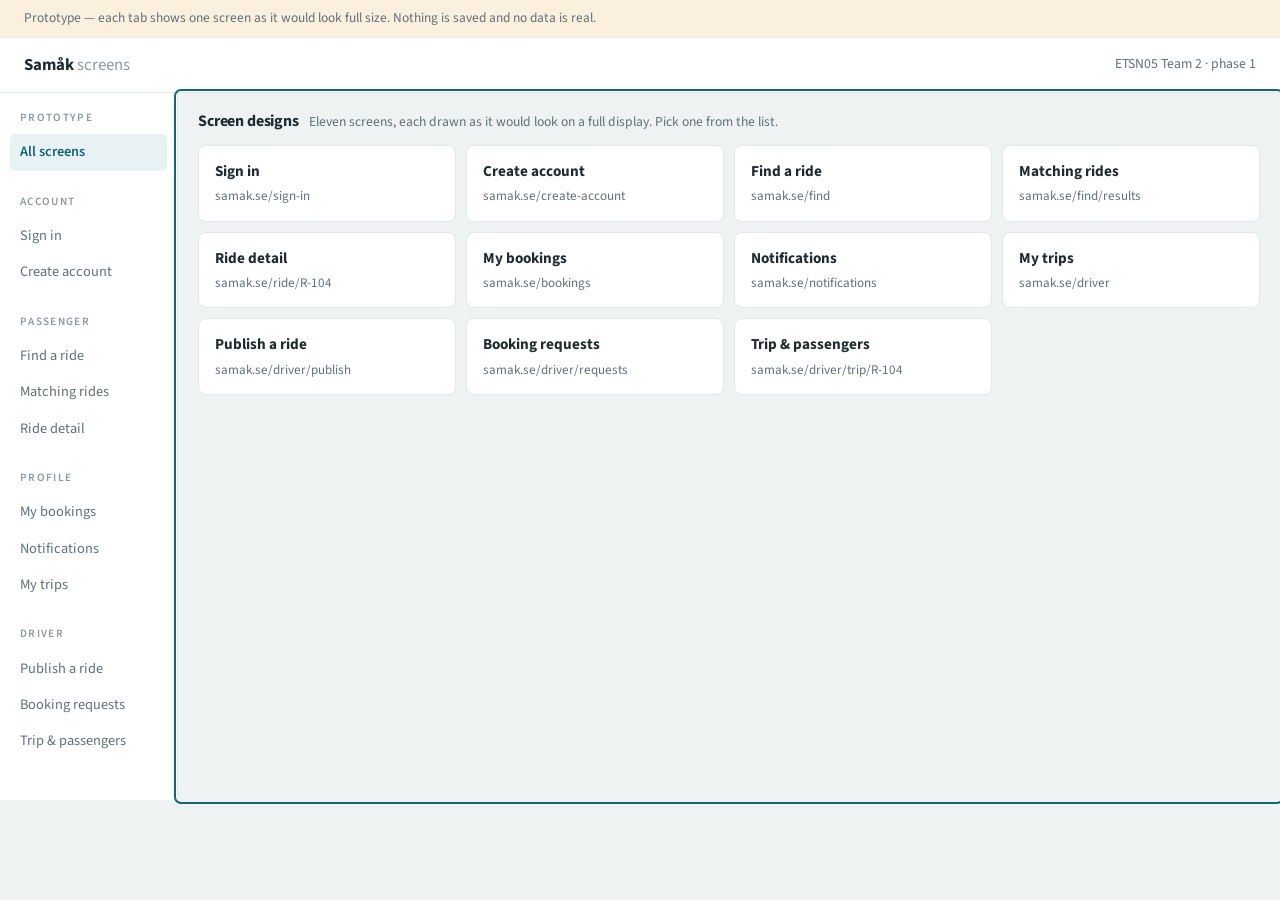
==== commit 24c1ea51: "Dark prototype chrome, separate token sets" ====
--- a/index.html
+++ b/index.html
@@ -37,24 +37,25 @@
 /* ============ prototype chrome (outside the frames) ============ */
 
 .note{background:var(--route-soft);border-bottom:1px solid var(--line);padding:8px 24px;font-size:.84rem;color:var(--muted)}
-.shell{display:grid;grid-template-columns:206px minmax(0,1fr)}
+.shell{display:grid;grid-template-columns:178px minmax(0,1fr)}
 .top{grid-column:1/-1;display:flex;align-items:center;justify-content:space-between;gap:16px;flex-wrap:wrap;
   padding:14px 24px;background:var(--card);border-bottom:1px solid var(--line)}
 .brand{font-weight:700;font-size:1.05rem;text-decoration:none;color:var(--ink)}
 .brand span{color:var(--faint);font-weight:400}
 .top .meta{font-size:.86rem;color:var(--muted)}
 
-nav.rail{background:var(--card);border-right:1px solid var(--line);padding:20px 12px 40px}
+nav.rail{background:var(--card);border-right:1px solid var(--line);padding:16px 10px 40px}
 .rail-group+.rail-group{margin-top:22px}
 .rail-label{display:block;padding:0 10px 8px;font-size:.7rem;letter-spacing:.12em;text-transform:uppercase;color:var(--faint);font-weight:600}
 .rail a{display:block;padding:7px 10px;border-radius:5px;color:var(--muted);text-decoration:none;font-size:.9rem}
 .rail a:hover{background:var(--ground);color:var(--ink)}
 .rail a[aria-current="page"]{background:var(--accent-soft);color:var(--accent);font-weight:600}
 
-main{padding:26px 24px 60px;min-width:0}
-.wrap{max-width:1020px;display:flex;flex-direction:column;gap:16px}
-.caption h1{font-size:1.35rem}
-.caption p{color:var(--muted);margin-top:4px;max-width:70ch}
+main{padding:16px 20px 34px;min-width:0}
+.wrap{max-width:1280px;display:flex;flex-direction:column;gap:11px}
+.caption{display:flex;align-items:baseline;gap:10px;flex-wrap:wrap}
+.caption h1{font-size:1rem}
+.caption p{color:var(--muted);font-size:.85rem;max-width:90ch}
 
 /* ============ the browser frame ============ */
 
@@ -72,12 +73,18 @@
 .screen .menu{display:flex;gap:26px;margin-left:14px}
 .screen .menu a{color:var(--muted);text-decoration:none;font-size:15px;padding:4px 0;border-bottom:2px solid transparent}
 .screen .menu a.here{color:var(--ink);font-weight:600;border-bottom-color:var(--accent)}
+.screen .sub{display:flex;gap:24px;padding:0 32px;height:46px;align-items:center;
+  background:#fff;border-bottom:1px solid var(--line);flex:none}
+.screen .sub a{color:var(--muted);text-decoration:none;font-size:14px;padding:3px 0;border-bottom:2px solid transparent}
+.screen .sub a.here{color:var(--ink);font-weight:600;border-bottom-color:var(--accent)}
 .screen .barleft{display:flex;align-items:center}
 .screen .me{display:flex;align-items:center;gap:9px;font-size:14px;color:var(--muted)}
 
 .screen .body{flex:1;overflow:hidden;padding:32px}
 .screen .col{max-width:880px;margin:0 auto;display:flex;flex-direction:column;gap:20px}
 .screen .col.wide{max-width:1040px}
+.screen .col.tight{gap:12px}
+.screen .col.tight .box{padding:15px 20px;gap:11px}
 
 .screen .ph{display:flex;align-items:flex-end;justify-content:space-between;gap:18px}
 .screen .ph h2{font-size:26px}
@@ -205,19 +212,31 @@
   }
 
   /* the product's own chrome, drawn inside the frame */
-  function app(active, role, content) {
-    var items = role === 'driver'
-      ? [['My trips', 'trips', '#/driver'], ['Publish a ride', 'publish', '#/publish'],
-         ['Requests', 'requests', '#/requests']]
-      : [['Find a ride', 'find', '#/find'], ['My bookings', 'bookings', '#/bookings'],
-         ['Notifications', 'notif', '#/notifications']];
+  /* Three tabs and no more: book as a passenger, offer as a driver, and everything
+     that is yours — bookings, trips, notifications — under Profile. */
+  function app(active, content, sub) {
+    var items = [
+      ['Find a ride', 'pass', '#/find'],
+      ['Offer a ride', 'drive', '#/publish'],
+      ['Profile', 'profile', '#/bookings']
+    ];
     return '<header class="bar"><div class="barleft"><span class="logo">Samåk</span>' +
       '<nav class="menu">' + items.map(function (i) {
         return '<a href="' + i[2] + '" class="' + (i[1] === active ? 'here' : '') + '">' +
           esc(i[0]) + '</a>';
       }).join('') + '</nav></div>' +
-      '<span class="me"><span class="av sm">AE</span>Amelia Ek</span></header>' +
-      '<div class="body">' + content + '</div>';
+      '<span class="me"><span class="av sm">AE</span>Alice Ek</span></header>' +
+      (sub || '') + '<div class="body">' + content + '</div>';
+  }
+
+  function profileTabs(active) {
+    return '<nav class="sub">' + [
+      ['My bookings', 'bookings', '#/bookings'], ['My trips', 'trips', '#/driver'],
+      ['Notifications', 'notif', '#/notifications'], ['Account', 'account', '#/bookings']
+    ].map(function (i) {
+      return '<a href="' + i[2] + '" class="' + (i[1] === active ? 'here' : '') + '">' +
+        esc(i[0]) + '</a>';
+    }).join('') + '</nav>';
   }
 
   function ph(title, sub, right) {
@@ -251,14 +270,14 @@
   });
 
   screen({
-    path: '#/signin', group: 'Passenger', label: 'Sign in', url: 'samak.se/sign-in',
+    path: '#/signin', group: 'Account', label: 'Sign in', url: 'samak.se/sign-in',
     title: 'Sign in', lede: 'One sign-in for both roles. Where you land after depends on the role on your account.',
     auth: true,
     render: function () {
       return '<div class="pane">' +
         '<div class="mark">Samåk<span>Share the ride, split the drive</span></div>' +
         '<div class="box">' +
-          '<div class="f"><label>E-mail</label><div class="in">amelia.ek@example.se</div></div>' +
+          '<div class="f"><label>E-mail</label><div class="in">alice.ek@example.se</div></div>' +
           '<div class="f"><label>Password</label><div class="in">••••••••••</div></div>' +
           '<a class="b pri" href="#/find" style="justify-content:center">Sign in</a>' +
           '<div class="ss" style="text-align:center">New here? <a href="#/signup" style="color:var(--accent);font-weight:600">Create an account</a></div>' +
@@ -268,7 +287,7 @@
   });
 
   screen({
-    path: '#/signup', group: 'Passenger', label: 'Create account', url: 'samak.se/create-account',
+    path: '#/signup', group: 'Account', label: 'Create account', url: 'samak.se/create-account',
     title: 'Create account', lede: 'Registration asks how you intend to use it — driver, passenger or both. The role lives on the account, not on two separate logins.',
     auth: true,
     render: function () {
@@ -276,8 +295,8 @@
         '<div class="mark">Create your account</div>' +
         '<div class="box">' +
           '<div class="grid2">' +
-            '<div class="f"><label>Full name</label><div class="in">Amelia Ek</div></div>' +
-            '<div class="f"><label>E-mail</label><div class="in">amelia.ek@example.se</div></div>' +
+            '<div class="f"><label>Full name</label><div class="in">Alice Ek</div></div>' +
+            '<div class="f"><label>E-mail</label><div class="in">alice.ek@example.se</div></div>' +
             '<div class="f"><label>Password</label><div class="in">••••••••••</div></div>' +
             '<div class="f"><label>Home location</label><div class="in">Lund C</div>' +
             '<span class="hint">Chosen from the list of locations.</span></div>' +
@@ -299,7 +318,7 @@
     path: '#/find', group: 'Passenger', label: 'Find a ride', url: 'samak.se/find',
     title: 'Find a ride', lede: 'The search. Locations come from a maintained list rather than free text, because matching depends on knowing where each one sits along a route.',
     render: function () {
-      return app('find', 'passenger',
+      return app('pass',
         '<div class="col">' +
           ph('Where are you going?', 'Saturday 13 September') +
           '<div class="box">' +
@@ -315,12 +334,16 @@
             '<div class="ph"><span class="hint">Rides that cover part of the way are included.</span>' +
             '<a class="b pri" href="#/results">Search</a></div>' +
           '</div>' +
-          '<div class="box"><div class="tt">Recent</div>' +
+          '<div class="box">' +
+            '<div class="ph"><div class="tt">Your upcoming rides</div>' +
+            '<a class="b sec sm" href="#/bookings">All bookings</a></div>' +
             '<ul class="l">' +
+              '<li><div class="tx"><span class="tt">Malmö C → Helsingborg</span>' +
+              '<span class="ss">Sat 13 Sep 07:40 · Erik Hovander · 1 seat</span></div>' +
+              '<span class="chip warn">Awaiting driver</span></li>' +
               '<li><div class="tx"><span class="tt">Lund C → Höör</span>' +
-              '<span class="ss">Sun 14 Sep · 1 seat</span></div><a class="b sec sm" href="#/results">Search again</a></li>' +
-              '<li><div class="tx"><span class="tt">Malmö C → Lund C</span>' +
-              '<span class="ss">Fri 5 Sep · 1 seat</span></div><a class="b sec sm" href="#/results">Search again</a></li>' +
+              '<span class="ss">Sun 14 Sep 08:28 · Nina Aronsson · 1 seat</span></div>' +
+              '<span class="chip ok">Confirmed</span></li>' +
             '</ul>' +
           '</div>' +
         '</div>');
@@ -331,8 +354,8 @@
     path: '#/results', group: 'Passenger', label: 'Matching rides', url: 'samak.se/find/results',
     title: 'Matching rides', lede: 'Full matches and rides that only cover part of the journey, in one list. The amber section of each line is the part you would be in the car.',
     render: function () {
-      return app('find', 'passenger',
-        '<div class="col wide">' +
+      return app('pass',
+        '<div class="col wide tight">' +
           ph('Malmö C to Helsingborg', 'Sat 13 Sep, from 07:00, 1 seat · 3 rides',
             '<a class="b sec sm" href="#/find">Change search</a>') +
           ride('Erik Hovander', 'EH', 'Volvo V60', '07:40–08:41', 'Sat 13 Sep',
@@ -349,7 +372,7 @@
     path: '#/ride', group: 'Passenger', label: 'Ride detail', url: 'samak.se/ride/R-104',
     title: 'Ride detail and booking', lede: 'The whole route with times, who is already in the car, and the seat request. Boarding and alighting stop are chosen here, which is what creates a partial booking.',
     render: function () {
-      return app('find', 'passenger',
+      return app('pass',
         '<div class="col wide">' +
           ph('Malmö C to Helsingborg', 'Saturday 13 September, departs 07:40',
             '<a class="b sec sm" href="#/results">Back to results</a>') +
@@ -382,7 +405,7 @@
   });
 
   screen({
-    path: '#/bookings', group: 'Passenger', label: 'My bookings', url: 'samak.se/bookings',
+    path: '#/bookings', group: 'Profile', label: 'My bookings', url: 'samak.se/bookings',
     title: 'My bookings', lede: 'Upcoming trips and the history behind them. History is what makes the usage figures in the final report possible, so it is not optional.',
     render: function () {
       function rows(list) {
@@ -392,7 +415,7 @@
             '<td style="text-align:right">' + (b[4] ? '<a class="b sec sm" href="#/bookings">Cancel</a>' : '') + '</td></tr>';
         }).join('');
       }
-      return app('bookings', 'passenger',
+      return app('profile',
         '<div class="col wide">' +
           ph('My bookings', null, '<a class="b pri sm" href="#/find">Find a ride</a>') +
           '<div class="box"><div class="tt">Upcoming</div><table>' +
@@ -407,12 +430,12 @@
               ['Malmö C → Lund C', 'Fri 5 Sep 17:05', 'Nina Aronsson', '<span class="chip">Completed</span>', 0],
               ['Landskrona → Helsingborg', 'Tue 2 Sep 07:15', 'Erik Hovander', '<span class="chip">Cancelled</span>', 0]
             ]) + '</tbody></table></div>' +
-        '</div>');
-    }
-  });
-
-  screen({
-    path: '#/notifications', group: 'Passenger', label: 'Notifications', url: 'samak.se/notifications',
+        '</div>', profileTabs('bookings'));
+    }
+  });
+
+  screen({
+    path: '#/notifications', group: 'Profile', label: 'Notifications', url: 'samak.se/notifications',
     title: 'Notifications', lede: 'Every entry opens the ride, booking or trip it refers to. That only works if each notification type has a destination, so the type list and the route list have to be written together.',
     render: function () {
       var items = [
@@ -427,21 +450,21 @@
           '<span class="ss">' + esc(n[2]) + '</span></a>' +
           '<span class="ss" style="white-space:nowrap">' + esc(n[3]) + '</span></li>';
       }).join('');
-      return app('notif', 'passenger',
+      return app('profile',
         '<div class="col">' +
           ph('Notifications', '3 unread', '<a class="b sec sm" href="#/notifications">Mark all as read</a>') +
           '<div class="box"><ul class="l">' + items + '</ul></div>' +
-        '</div>');
-    }
-  });
-
-  screen({
-    path: '#/driver', group: 'Driver', label: 'My trips', url: 'samak.se/driver',
+        '</div>', profileTabs('notif'));
+    }
+  });
+
+  screen({
+    path: '#/driver', group: 'Profile', label: 'My trips', url: 'samak.se/driver',
     title: 'Driver home', lede: 'What a driver sees first: today at the top, with anything waiting for an answer surfaced before the detail.',
     render: function () {
-      return app('trips', 'driver',
+      return app('profile',
         '<div class="col wide">' +
-          ph('Your trips', 'Driving as Amelia Ek', '<a class="b pri sm" href="#/publish">Publish a ride</a>') +
+          ph('Your trips', 'Driving as Alice Ek', '<a class="b pri sm" href="#/publish">Publish a ride</a>') +
           '<div class="box">' +
             '<div class="ph"><div><div class="tt">Saturday 13 September</div>' +
             '<div class="ss">Malmö C → Helsingborg, departs 07:40</div></div>' +
@@ -461,7 +484,7 @@
               '<a class="b sec sm" href="#/trip">Open</a></li>' +
             '</ul>' +
           '</div>' +
-        '</div>');
+        '</div>', profileTabs('trips'));
     }
   });
 
@@ -469,7 +492,7 @@
     path: '#/publish', group: 'Driver', label: 'Publish a ride', url: 'samak.se/driver/publish',
     title: 'Publish a ride', lede: 'The stops between origin and destination are the point of this screen. Without them nobody can ever join halfway.',
     render: function () {
-      return app('publish', 'driver',
+      return app('drive',
         '<div class="col wide">' +
           ph('Publish a ride') +
           '<div class="split">' +
@@ -519,11 +542,11 @@
           '<a class="b pri sm" href="#/trip">Accept</a></span></div>' +
           '</div>';
       }
-      return app('requests', 'driver',
+      return app('drive',
         '<div class="col wide">' +
           ph('Requests for Saturday', 'Malmö C → Helsingborg, departs 07:40',
             '<a class="b sec sm" href="#/driver">Back to trips</a>') +
-          req('Amelia Ek', 'AE', '2 hours ago', 'Malmö C', 'Helsingborg') +
+          req('Alice Ek', 'AE', '2 hours ago', 'Malmö C', 'Helsingborg') +
           req('Oskar Lejon', 'OL', '40 minutes ago', 'Lomma', 'Landskrona') +
         '</div>');
     }
@@ -534,17 +557,17 @@
     title: 'Trip and passengers', lede: 'The driver-side answer to "who am I travelling with": a pickup list in stop order, not an alphabetical list of names.',
     render: function () {
       var rows = [
-        ['07:40', 'Malmö C', 'Amelia Ek', ''],
+        ['07:40', 'Malmö C', 'Alice Ek', ''],
         ['07:56', 'Lomma', 'Oskar Lejon', ''],
         ['08:04', 'Bjärred', '', ''],
         ['08:19', 'Landskrona', '', 'Tove Åkesson, Oskar Lejon'],
-        ['08:41', 'Helsingborg', '', 'Amelia Ek']
+        ['08:41', 'Helsingborg', '', 'Alice Ek']
       ].map(function (m) {
         return '<tr><td class="m">' + esc(m[0]) + '</td><td>' + esc(m[1]) + '</td>' +
           '<td>' + (m[2] ? esc(m[2]) : '<span style="color:var(--faint)">—</span>') + '</td>' +
           '<td>' + (m[3] ? esc(m[3]) : '<span style="color:var(--faint)">—</span>') + '</td></tr>';
       }).join('');
-      return app('trips', 'driver',
+      return app('drive',
         '<div class="col wide">' +
           ph('Saturday 13 September', 'Malmö C → Helsingborg · three passengers',
             '<a class="b sec sm" href="#/driver">Cancel ride</a>') +
@@ -614,7 +637,8 @@
     var stage = document.getElementById('stage');
     var screen = document.getElementById('screen');
     if (!stage || !screen) { return; }
-    var k = stage.clientWidth / 1280;
+    /* never upscale past 1:1 — beyond that the 1280px design just gets blurry */
+    var k = Math.min(stage.clientWidth / 1280, 1);
     screen.style.transform = 'scale(' + k + ')';
     stage.style.height = Math.round(820 * k) + 'px';
   }
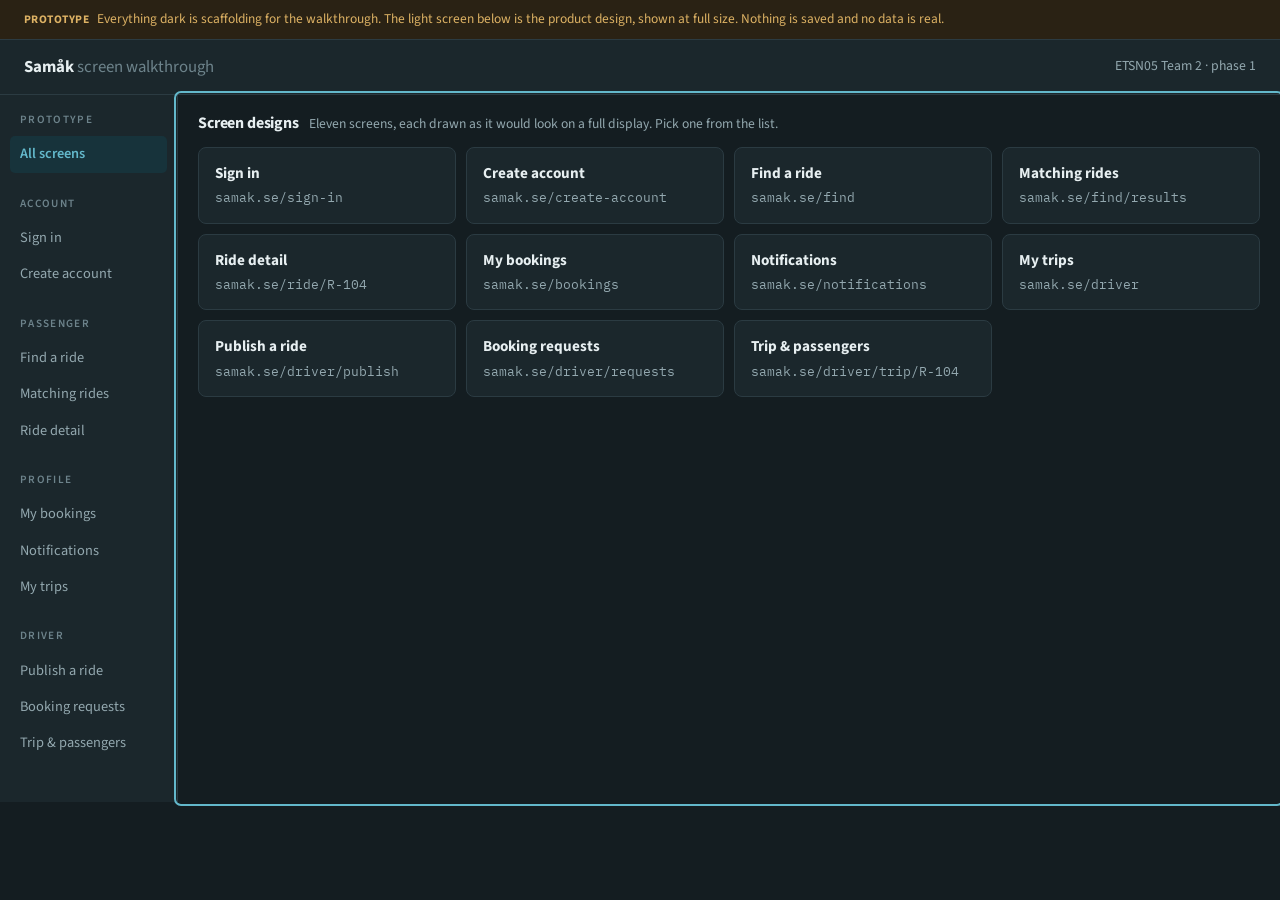
==== commit 905bd567: "Dark prototype chrome, separate token sets (actual)" ====
--- a/index.html
+++ b/index.html
@@ -23,44 +23,70 @@
   --ok-soft:#E5F0EA;
   --body:"Source Sans 3","Segoe UI",system-ui,sans-serif;
   --mono:"IBM Plex Mono",ui-monospace,Menlo,monospace;
+
+  /* The scaffolding has its own dark set. Everything above belongs to the
+     product and must never be used outside the frame, or the two stop being
+     told apart. */
+  --ui-bg:#141D21;
+  --ui-panel:#1B272C;
+  --ui-line:#2B3B42;
+  --ui-ink:#E7EFF1;
+  --ui-muted:#93A8AF;
+  --ui-faint:#6D838B;
+  --ui-accent:#63B8CB;
+  --ui-accent-soft:#17333B;
+  --ui-note-bg:#2A2214;
+  --ui-note-ink:#DDB264;
   color-scheme:light;
 }
 *{box-sizing:border-box}
-body{margin:0;background:var(--ground);color:var(--ink);font:400 16px/1.55 var(--body);-webkit-font-smoothing:antialiased}
+body{margin:0;background:var(--ui-bg);color:var(--ui-ink);font:400 16px/1.55 var(--body);-webkit-font-smoothing:antialiased}
 h1,h2,h3{margin:0;font-weight:700;letter-spacing:-.01em;text-wrap:balance}
 p{margin:0}
-a{color:var(--accent)}
-:focus-visible{outline:2px solid var(--accent);outline-offset:2px;border-radius:3px}
-.skip{position:absolute;left:-9999px;top:0;background:var(--accent);color:#fff;padding:10px 16px}
+a{color:var(--ui-accent)}
+:focus-visible{outline:2px solid var(--ui-accent);outline-offset:2px;border-radius:3px}
+.screen :focus-visible{outline-color:var(--accent)}
+.skip{position:absolute;left:-9999px;top:0;background:var(--ui-accent);color:#0B1417;padding:10px 16px}
 .skip:focus{left:0;z-index:60}
 
 /* ============ prototype chrome (outside the frames) ============ */
 
-.note{background:var(--route-soft);border-bottom:1px solid var(--line);padding:8px 24px;font-size:.84rem;color:var(--muted)}
+.note{background:var(--ui-note-bg);border-bottom:1px solid var(--ui-line);padding:9px 24px;
+  font-size:.84rem;color:var(--ui-note-ink)}
+.note b{font-weight:700;letter-spacing:.04em;text-transform:uppercase;font-size:.72rem;margin-right:8px}
 .shell{display:grid;grid-template-columns:178px minmax(0,1fr)}
 .top{grid-column:1/-1;display:flex;align-items:center;justify-content:space-between;gap:16px;flex-wrap:wrap;
-  padding:14px 24px;background:var(--card);border-bottom:1px solid var(--line)}
-.brand{font-weight:700;font-size:1.05rem;text-decoration:none;color:var(--ink)}
-.brand span{color:var(--faint);font-weight:400}
-.top .meta{font-size:.86rem;color:var(--muted)}
-
-nav.rail{background:var(--card);border-right:1px solid var(--line);padding:16px 10px 40px}
+  padding:14px 24px;background:var(--ui-panel);border-bottom:1px solid var(--ui-line)}
+.brand{font-weight:700;font-size:1.05rem;text-decoration:none;color:var(--ui-ink)}
+.brand span{color:var(--ui-faint);font-weight:400}
+.top .meta{font-size:.86rem;color:var(--ui-muted)}
+
+nav.rail{background:var(--ui-panel);border-right:1px solid var(--ui-line);padding:16px 10px 40px}
 .rail-group+.rail-group{margin-top:22px}
-.rail-label{display:block;padding:0 10px 8px;font-size:.7rem;letter-spacing:.12em;text-transform:uppercase;color:var(--faint);font-weight:600}
-.rail a{display:block;padding:7px 10px;border-radius:5px;color:var(--muted);text-decoration:none;font-size:.9rem}
-.rail a:hover{background:var(--ground);color:var(--ink)}
-.rail a[aria-current="page"]{background:var(--accent-soft);color:var(--accent);font-weight:600}
+.rail-label{display:block;padding:0 10px 8px;font-size:.7rem;letter-spacing:.12em;text-transform:uppercase;color:var(--ui-faint);font-weight:600}
+.rail a{display:block;padding:7px 10px;border-radius:5px;color:var(--ui-muted);text-decoration:none;font-size:.9rem}
+.rail a:hover{background:var(--ui-bg);color:var(--ui-ink)}
+.rail a[aria-current="page"]{background:var(--ui-accent-soft);color:var(--ui-accent);font-weight:600}
 
 main{padding:16px 20px 34px;min-width:0}
 .wrap{max-width:1280px;display:flex;flex-direction:column;gap:11px}
 .caption{display:flex;align-items:baseline;gap:10px;flex-wrap:wrap}
-.caption h1{font-size:1rem}
-.caption p{color:var(--muted);font-size:.85rem;max-width:90ch}
+.caption h1{font-size:1rem;color:var(--ui-ink)}
+.caption p{color:var(--ui-muted);font-size:.85rem;max-width:90ch}
+.caption .tag{font-size:.66rem;font-weight:700;letter-spacing:.1em;text-transform:uppercase;
+  color:var(--ui-accent);background:var(--ui-accent-soft);border-radius:3px;padding:3px 7px}
+
+.grid{display:grid;grid-template-columns:repeat(auto-fill,minmax(215px,1fr));gap:10px}
+a.tile{display:flex;flex-direction:column;gap:3px;text-decoration:none;color:var(--ui-ink);
+  border:1px solid var(--ui-line);border-radius:8px;background:var(--ui-panel);padding:14px 16px}
+a.tile:hover{border-color:var(--ui-accent)}
+a.tile strong{font-size:.95rem}
+a.tile span{font-size:.82rem;color:var(--ui-muted);font-family:var(--mono)}
 
 /* ============ the browser frame ============ */
 
-.frame{border:1px solid var(--line);border-radius:10px;overflow:hidden;background:var(--card);
-  box-shadow:0 1px 2px rgba(30,43,48,.05),0 14px 32px -22px rgba(30,43,48,.5)}
+.frame{border:1px solid var(--ui-line);border-radius:10px;overflow:hidden;background:var(--card);
+  box-shadow:0 18px 40px -20px rgba(0,0,0,.6)}
 .stage{position:relative;overflow:hidden;background:var(--ground)}
 .screen{width:1280px;height:820px;transform-origin:top left;overflow:hidden;background:#F6F8F8;
   font-size:16px;color:var(--ink);display:flex;flex-direction:column}
@@ -103,7 +129,7 @@
 .screen .grid3{display:grid;grid-template-columns:1fr 1fr 1fr;gap:14px}
 .screen .grid2{display:grid;grid-template-columns:1fr 1fr;gap:14px}
 
-.screen a{text-decoration:none}
+.screen a{text-decoration:none;color:inherit}
 .screen .b{display:inline-flex;cursor:pointer;align-items:center;border-radius:6px;padding:11px 18px;font-size:15px;font-weight:600}
 .screen .b.pri{background:var(--accent);color:#fff}
 .screen .b.sec{background:#fff;color:var(--ink);border:1px solid var(--line)}
@@ -154,7 +180,7 @@
 
 @media (max-width:820px){
   .shell{grid-template-columns:minmax(0,1fr)}
-  nav.rail{border-right:0;border-bottom:1px solid var(--line);display:flex;gap:16px;overflow-x:auto;padding:10px 16px}
+  nav.rail{border-right:0;border-bottom:1px solid var(--ui-line);display:flex;gap:16px;overflow-x:auto;padding:10px 16px}
   .rail-group+.rail-group{margin-top:0}
   .rail-group{display:flex;align-items:center;gap:6px}
   .rail-label{padding:0 4px 0 0;white-space:nowrap}
@@ -167,11 +193,11 @@
 <body>
 
 <a class="skip" href="#main">Skip to content</a>
-<div class="note">Prototype — each tab shows one screen as it would look full size. Nothing is saved and no data is real.</div>
+<div class="note"><b>Prototype</b>Everything dark is scaffolding for the walkthrough. The light screen below is the product design, shown at full size. Nothing is saved and no data is real.</div>
 
 <div class="shell">
   <header class="top">
-    <a class="brand" href="#/">Samåk <span>screens</span></a>
+    <a class="brand" href="#/">Samåk <span>screen walkthrough</span></a>
     <span class="meta">ETSN05 Team 2 · phase 1</span>
   </header>
   <nav class="rail" id="rail" aria-label="Screens"></nav>
@@ -608,21 +634,19 @@
 
   function indexView() {
     var tiles = SCREENS.filter(function (s) { return !s.index; }).map(function (s) {
-      return '<a class="tile" href="' + s.path + '" style="display:flex;flex-direction:column;gap:3px;' +
-        'text-decoration:none;color:inherit;border:1px solid var(--line);border-radius:8px;' +
-        'background:var(--card);padding:14px 16px">' +
-        '<strong style="font-size:.95rem">' + esc(s.label) + '</strong>' +
-        '<span style="font-size:.82rem;color:var(--muted)">' + esc(s.url || '') + '</span></a>';
+      return '<a class="tile" href="' + s.path + '">' +
+        '<strong>' + esc(s.label) + '</strong>' +
+        '<span>' + esc(s.url || '') + '</span></a>';
     }).join('');
     return '<div class="wrap"><div class="caption"><h1>Screen designs</h1>' +
       '<p>Eleven screens, each drawn as it would look on a full display. Pick one from the list.</p></div>' +
-      '<div style="display:grid;grid-template-columns:repeat(auto-fill,minmax(210px,1fr));gap:10px">' +
-      tiles + '</div></div>';
+      '<div class="grid">' + tiles + '</div></div>';
   }
 
   function frameView(s) {
     return '<div class="wrap">' +
-      '<div class="caption"><h1>' + esc(s.title) + '</h1><p>' + esc(s.lede) + '</p></div>' +
+      '<div class="caption"><span class="tag">Product design</span>' +
+      '<h1>' + esc(s.title) + '</h1><p>' + esc(s.lede) + '</p></div>' +
       '<div class="frame">' +
         '<div class="stage" id="stage">' +
           '<div class="screen' + (s.auth ? ' auth' : '') + '" id="screen">' + s.render() + '</div>' +
